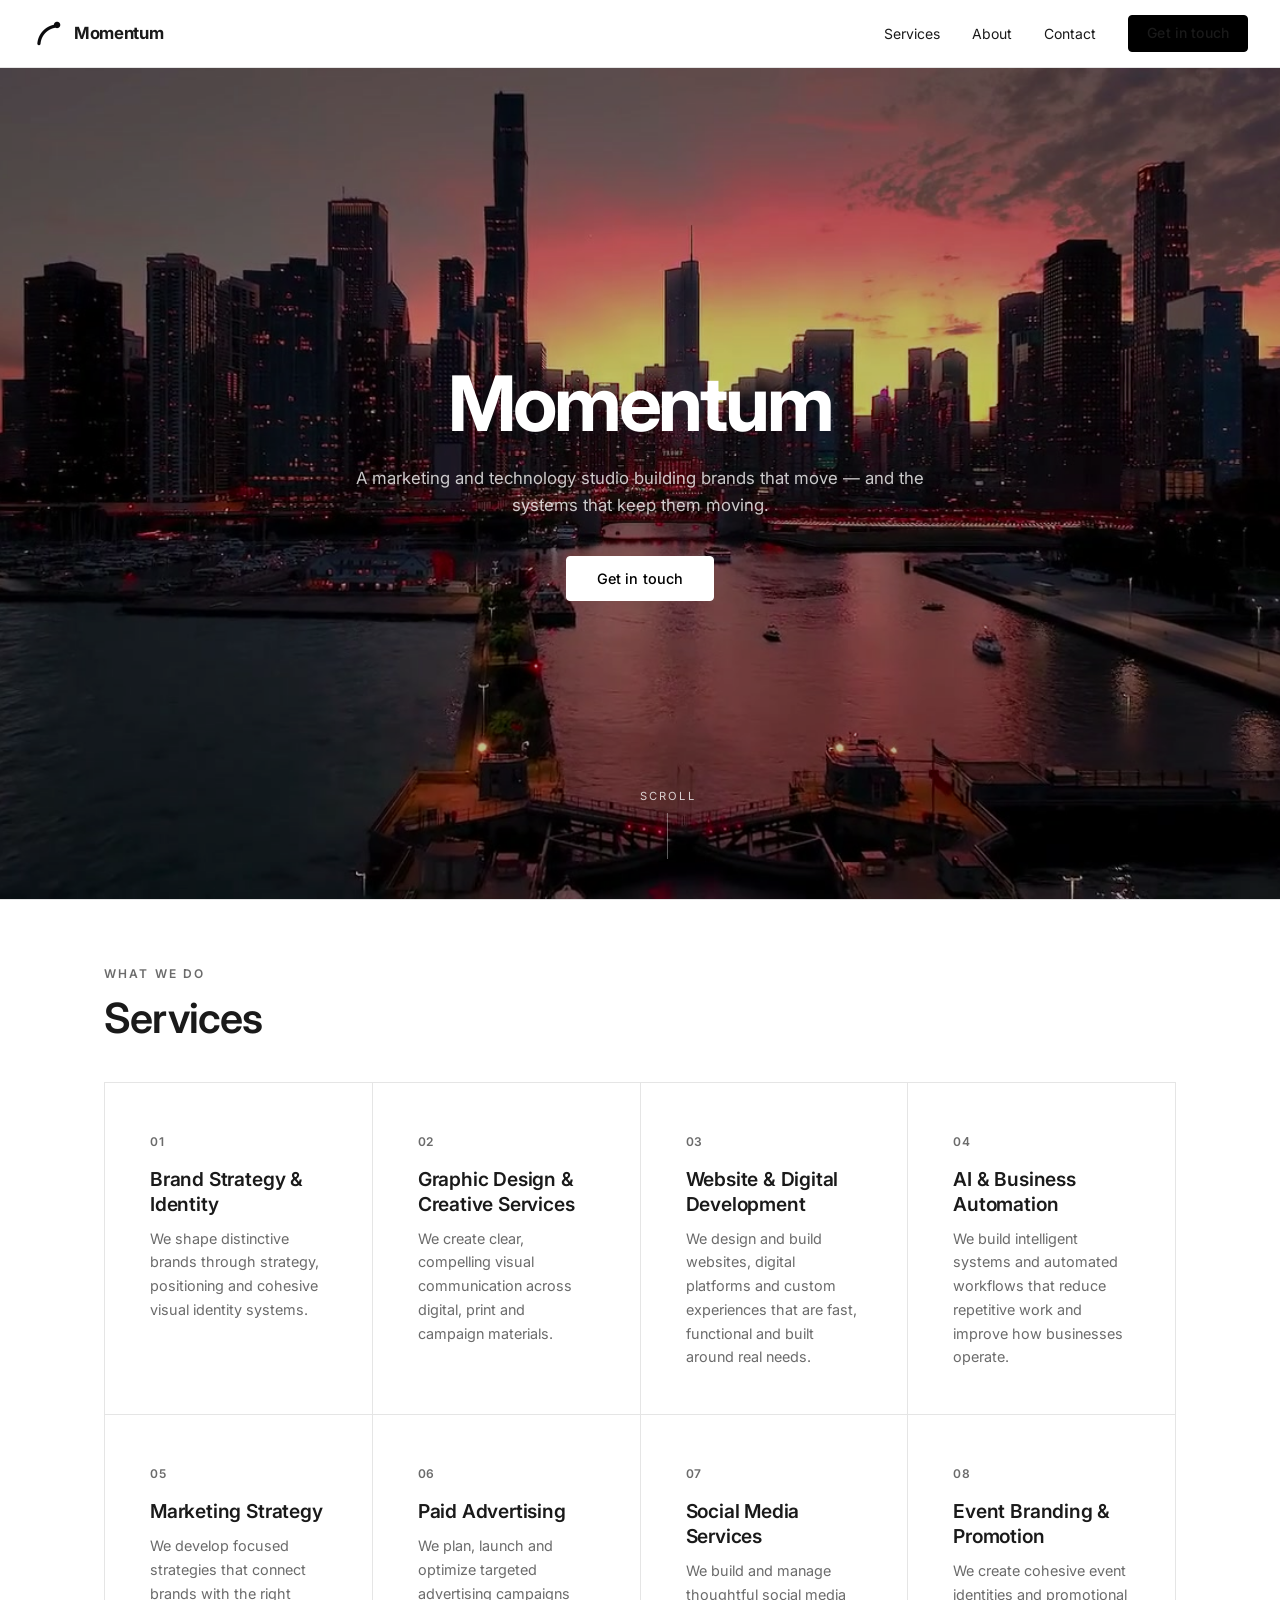
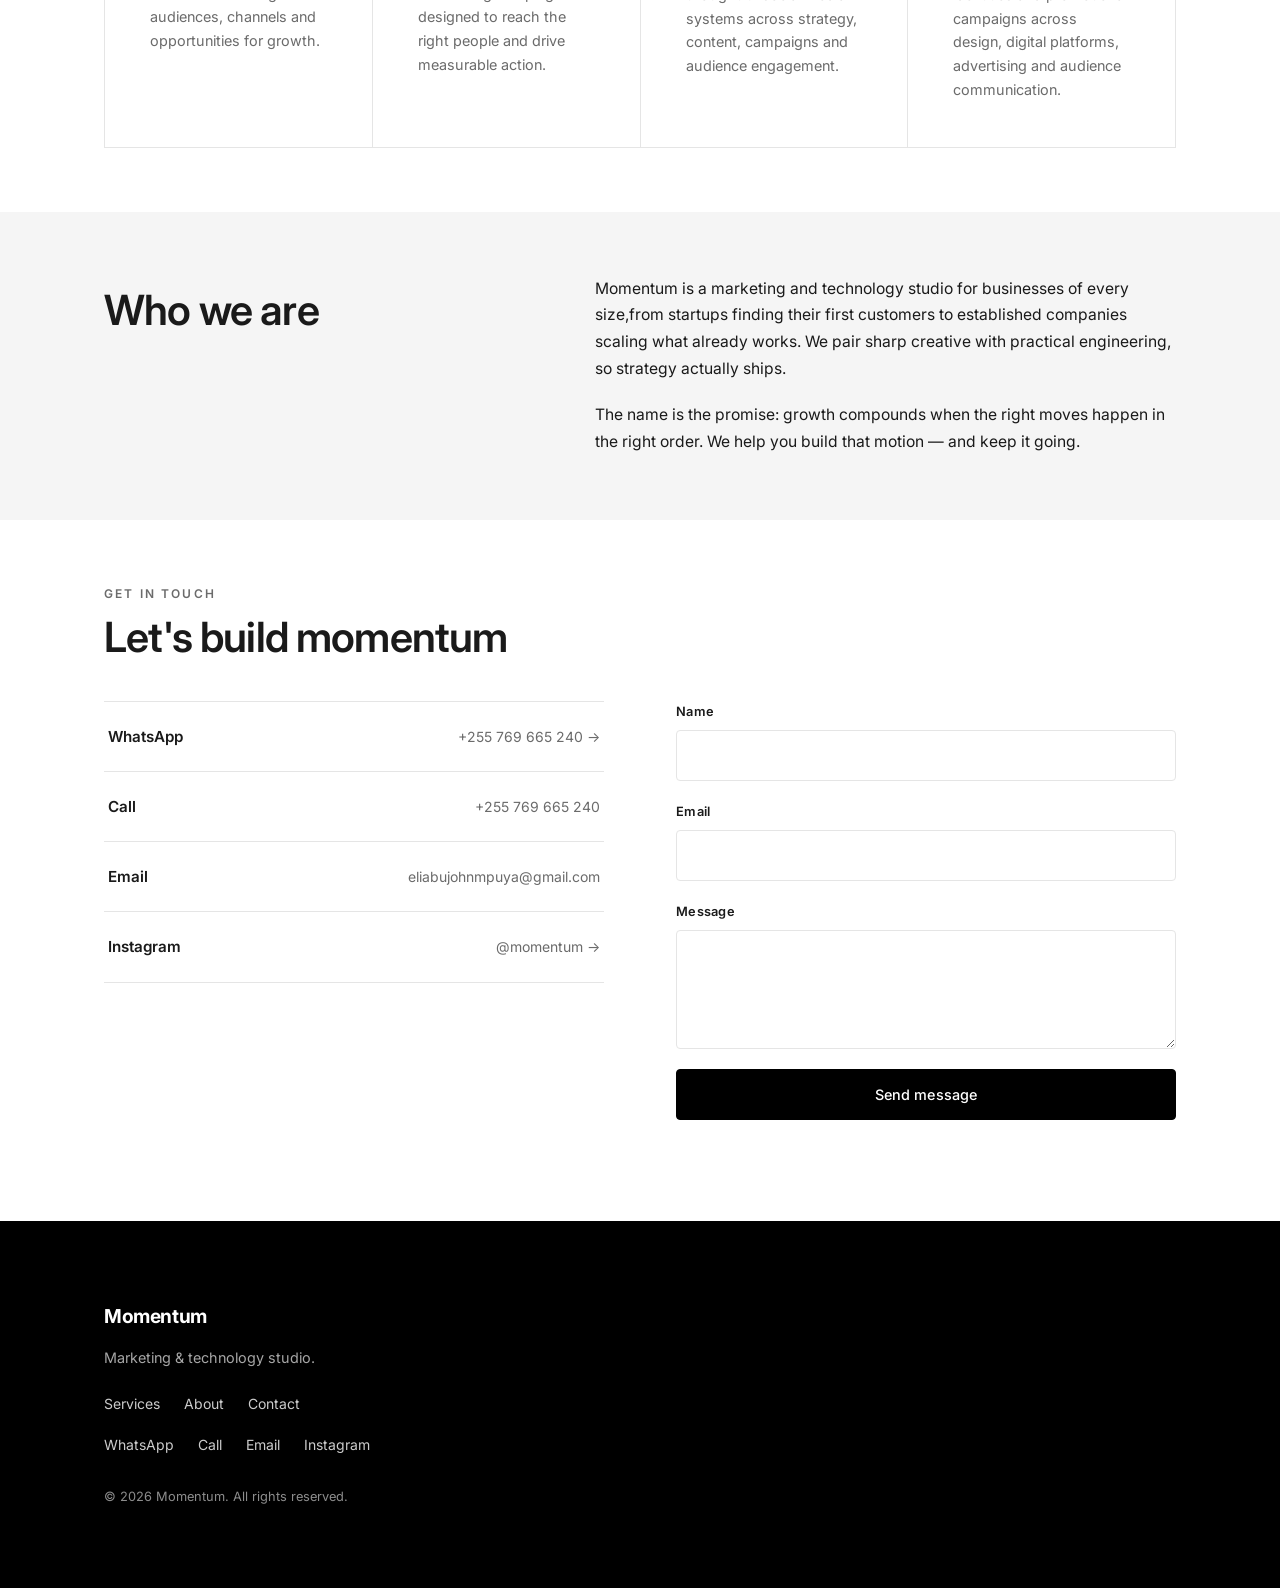
==== index.html @ 4ceaf63b "Add hero video fallback poster" ====
<!DOCTYPE html>
<html lang="en">
<head>
  <meta charset="UTF-8" />
  <meta name="viewport" content="width=device-width, initial-scale=1.0" />
  <title>Momentum — Marketing & Technology Studio</title>
  <meta
    name="description"
    content="Momentum is a marketing and technology studio. Brand identity, websites, paid advertising, AI automation, content, and custom AI solutions built from your data."
  />

  <!-- Modern sans-serif font. Swap the family here + the --font-sans variable to rebrand. -->
  <link rel="preconnect" href="https://fonts.googleapis.com" />
  <link rel="preconnect" href="https://fonts.gstatic.com" crossorigin />
  <link
    href="https://fonts.googleapis.com/css2?family=Inter:wght@400;500;600;700&display=swap"
    rel="stylesheet"
  />

  <link rel="stylesheet" href="css/styles.css" />
</head>
<body>
  <!-- ===================== HEADER / NAV ===================== -->
  <header class="site-header">
    <div class="container header-inner">
      <a href="#hero" class="brand" aria-label="Momentum home">
        <img src="photos/trajectory-mono-light.png" alt="Momentum logo" class="brand-logo" />
        <span class="brand-name">Momentum</span>
      </a>

      <nav class="nav" aria-label="Primary">
        <button
          class="nav-toggle"
          aria-expanded="false"
          aria-controls="nav-links"
          aria-label="Toggle menu"
        >
          <span></span><span></span><span></span>
        </button>
        <ul class="nav-links" id="nav-links">
          <li><a href="#services">Services</a></li>
          <li><a href="#about">About</a></li>
          <li><a href="#contact">Contact</a></li>
          <li><a href="#contact" class="btn btn-sm">Get in touch</a></li>
        </ul>
      </nav>
    </div>
  </header>

  <main>
    <!-- ===================== HERO ===================== -->
    <section class="hero" id="hero">
      <!-- Decorative background video, sits behind a dark overlay -->
      <video
        class="hero-video"
        autoplay
        muted
        loop
        playsinline
        preload="metadata"
        poster="/photos/city-poster.jpg"
        aria-hidden="true"
      >
        <source src="/videos/city.mp4" type="video/mp4" />
      </video>
      <div class="hero-overlay" aria-hidden="true"></div>

      <div class="container hero-inner">
        <h1 class="hero-wordmark hero-anim">Momentum</h1>
        <p class="hero-tagline hero-anim">
          A marketing and technology studio building brands that move —
          and the systems that keep them moving.
        </p>
        <a href="#contact" class="btn btn-lg hero-anim">Get in touch</a>
      </div>

      <!-- Scroll-down indicator -->
      <a href="#services" class="scroll-indicator" aria-label="Scroll to services">
        <span class="scroll-indicator-text">Scroll</span>
        <span class="scroll-indicator-line"><span class="scroll-indicator-dot"></span></span>
      </a>
    </section>

    <!-- ===================== SERVICES ===================== -->
    <section class="section" id="services">
      <div class="container">
        <header class="section-head reveal">
          <p class="eyebrow">What we do</p>
          <h2 class="section-title">Services</h2>
        </header>

        <div class="services-grid">
          <article class="service-card reveal">
            <span class="service-index">01</span>
            <h3>Brand Strategy &amp; Identity</h3>
            <p>We shape distinctive brands through strategy, positioning and cohesive visual identity systems.</p>
          </article>

          <article class="service-card reveal">
            <span class="service-index">02</span>
            <h3>Graphic Design &amp; Creative Services</h3>
            <p>We create clear, compelling visual communication across digital, print and campaign materials.</p>
          </article>

          <article class="service-card reveal">
            <span class="service-index">03</span>
            <h3>Website &amp; Digital Development</h3>
            <p>We design and build websites, digital platforms and custom experiences that are fast, functional and built around real needs.</p>
          </article>

          <article class="service-card reveal">
            <span class="service-index">04</span>
            <h3>AI &amp; Business Automation</h3>
            <p>We build intelligent systems and automated workflows that reduce repetitive work and improve how businesses operate.</p>
          </article>

          <article class="service-card reveal">
            <span class="service-index">05</span>
            <h3>Marketing Strategy</h3>
            <p>We develop focused strategies that connect brands with the right audiences, channels and opportunities for growth.</p>
          </article>

          <article class="service-card reveal">
            <span class="service-index">06</span>
            <h3>Paid Advertising</h3>
            <p>We plan, launch and optimize targeted advertising campaigns designed to reach the right people and drive measurable action.</p>
          </article>

          <article class="service-card reveal">
            <span class="service-index">07</span>
            <h3>Social Media Services</h3>
            <p>We build and manage thoughtful social media systems across strategy, content, campaigns and audience engagement.</p>
          </article>

          <article class="service-card reveal">
            <span class="service-index">08</span>
            <h3>Event Branding &amp; Promotion</h3>
            <p>We create cohesive event identities and promotional campaigns across design, digital platforms, advertising and audience communication.</p>
          </article>
        </div>
      </div>
    </section>

    <!-- ===================== ABOUT ===================== -->
    <section class="section section-alt" id="about">
      <div class="container about-inner reveal">
        <header class="section-head">
          <p class="eyebrow"></p>
          <h2 class="section-title">Who we are</h2>
        </header>
        <div class="about-body">
          <p>
            Momentum is a marketing and technology studio for businesses of every
            size,from startups finding their first customers to established
            companies scaling what already works. We pair sharp creative with
            practical engineering, so strategy actually ships.
          </p>
          <p>
            The name is the promise: growth compounds when the right moves happen
            in the right order. We help you build that motion — and keep it going.
          </p>
        </div>
      </div>
    </section>

    <!-- ===================== CONTACT ===================== -->
    <section class="section" id="contact">
      <div class="container">
        <header class="section-head reveal">
          <p class="eyebrow">Get in touch</p>
          <h2 class="section-title">Let's build momentum</h2>
        </header>

        <div class="contact-grid">
          <!-- Direct-contact CTAs -->
          <div class="contact-methods reveal">
            <a
              class="contact-link"
              href="https://wa.me/255769665240"
              target="_blank"
              rel="noopener"
            >
              <span class="contact-label">WhatsApp</span>
              <span class="contact-value">+255 769 665 240 &rarr;</span>
            </a>
            <a class="contact-link" href="tel:+255769665240">
              <span class="contact-label">Call</span>
              <span class="contact-value">+255 769 665 240</span>
            </a>
            <a class="contact-link" href="mailto:eliabujohnmpuya@gmail.com">
              <span class="contact-label">Email</span>
              <span class="contact-value">eliabujohnmpuya@gmail.com</span>
            </a>
            <!-- INSTAGRAM: replace "momentum" in the href and the @handle below
                 with your real Instagram username once you have it. -->
            <a
              class="contact-link"
              href="https://instagram.com/momentum"
              target="_blank"
              rel="noopener"
            >
              <span class="contact-label">Instagram</span>
              <span class="contact-value">@momentum &rarr;</span>
            </a>
          </div>

          <!-- Contact form — submitted to Formspree (free) via JS in js/main.js.
               ┌─────────────────────────────────────────────────────────────┐
               │ PASTE YOUR FORMSPREE ID HERE:                                │
               │ 1. Create a free form at https://formspree.io               │
               │ 2. It gives you an endpoint like https://formspree.io/f/abc123 │
               │ 3. Replace ONLY "YOUR_FORM_ID" in the action below with the  │
               │    part after /f/  (e.g. action=".../f/abc123")              │
               └─────────────────────────────────────────────────────────────┘ -->
          <form
            class="contact-form reveal"
            id="contact-form"
            action="https://formspree.io/f/YOUR_FORM_ID"
            method="POST"
            novalidate
          >
            <div class="field">
              <label for="name">Name</label>
              <input type="text" id="name" name="name" required autocomplete="name" />
            </div>
            <div class="field">
              <label for="email">Email</label>
              <input type="email" id="email" name="email" required autocomplete="email" />
            </div>
            <div class="field">
              <label for="message">Message</label>
              <textarea id="message" name="message" rows="4" required></textarea>
            </div>
            <button type="submit" class="btn btn-lg btn-block">Send message</button>
            <p class="form-status" id="form-status" role="status" aria-live="polite"></p>
          </form>
        </div>
      </div>
    </section>
  </main>

  <!-- ===================== FOOTER ===================== -->
  <footer class="site-footer">
    <div class="container footer-inner">
      <span class="footer-mark">Momentum</span>
      <p class="footer-tagline">Marketing &amp; technology studio.</p>
      <nav class="footer-links" aria-label="Footer">
        <a href="#services">Services</a>
        <a href="#about">About</a>
        <a href="#contact">Contact</a>
      </nav>
      <nav class="footer-contact" aria-label="Contact">
        <a href="https://wa.me/255769665240" target="_blank" rel="noopener">WhatsApp</a>
        <a href="tel:+255769665240">Call</a>
        <a href="mailto:eliabujohnmpuya@gmail.com">Email</a>
        <!-- INSTAGRAM: update this href with your real handle (see contact section). -->
        <a href="https://instagram.com/momentum" target="_blank" rel="noopener">Instagram</a>
      </nav>
      <p class="footer-copy">&copy; <span id="year"></span> Momentum. All rights reserved.</p>
    </div>
  </footer>

  <script src="js/main.js"></script>
</body>
</html>
---- css/styles.css ----
/* =========================================================
   MOMENTUM — landing page styles
   All branding (colours, fonts, spacing) lives in the
   :root variables below. Change them here to rebrand the
   whole site — nothing downstream hardcodes a colour.
   ========================================================= */

:root {
  /* --- Colour palette (strict black & white) --- */
  --color-bg: #ffffff;        /* page background          */
  --color-text: #1a1a1a;      /* body text                */
  --color-accent: #000000;    /* buttons / strong accents */
  --color-divider-1: #f5f5f5; /* lightest divider / fills */
  --color-divider-2: #e5e5e5; /* slightly stronger lines  */

  /* Derived helpers (kept in terms of the palette above) */
  --color-on-accent: #ffffff; /* text on black buttons    */
  --color-muted: #6b6b6b;     /* secondary text           */

  /* --- Typography --- */
  --font-sans: "Inter", -apple-system, BlinkMacSystemFont, "Segoe UI",
    Roboto, Helvetica, Arial, sans-serif;
  --type-label: 0.75rem;
  --type-small: 0.85rem;
  --type-body: 0.95rem;
  --type-card-title: 1.2rem;
  --type-section-title: clamp(1.8rem, calc(1.45rem + 1.5vw), 2.6rem);
  --type-hero: clamp(2.65rem, calc(1.9rem + 3.6vw), 5rem);

  /* --- Layout --- */
  --container-max: 1120px;
  --container-pad: 24px;
  --header-height: 68px;
  --radius: 4px;

  /* --- Motion --- */
  --ease: cubic-bezier(0.22, 1, 0.36, 1);
  --transition: 0.3s var(--ease);
}

/* ---------------- Base / reset ---------------- */
*,
*::before,
*::after {
  box-sizing: border-box;
  margin: 0;
  padding: 0;
}

html {
  scroll-behavior: smooth;
}

body {
  font-family: var(--font-sans);
  font-size: var(--type-body);
  color: var(--color-text);
  background: var(--color-bg);
  line-height: 1.65;
  -webkit-font-smoothing: antialiased;
  text-rendering: optimizeLegibility;
}

img {
  max-width: 100%;
  display: block;
}

a {
  color: inherit;
  text-decoration: none;
}

/* ---------------- Layout helpers ---------------- */
.container {
  width: 100%;
  max-width: var(--container-max);
  margin-inline: auto;
  padding-inline: var(--container-pad);
}

.section {
  padding-block: 64px;
}

.section-alt {
  background: var(--color-divider-1);
}

.section-head {
  margin-bottom: 40px;
  max-width: 640px;
}

.eyebrow {
  text-transform: uppercase;
  letter-spacing: 0.18em;
  font-size: var(--type-label);
  font-weight: 600;
  color: var(--color-muted);
  margin-bottom: 12px;
}

.section-title {
  font-size: var(--type-section-title);
  font-weight: 600;
  letter-spacing: -0.02em;
  line-height: 1.1;
}

/* ---------------- Buttons ---------------- */
.btn {
  display: inline-flex;
  align-items: center;
  justify-content: center;
  background: var(--color-accent);
  color: var(--color-on-accent);
  font-family: inherit;
  font-weight: 500;
  font-size: 0.875rem;
  line-height: 1.2;
  letter-spacing: 0.01em;
  padding: 14px 28px;
  border: 1px solid var(--color-accent);
  border-radius: var(--radius);
  cursor: pointer;
  transition: transform var(--transition), background var(--transition),
    color var(--transition);
}

.btn:hover {
  background: var(--color-bg);
  color: var(--color-accent);
  transform: translateY(-2px);
}

.btn-sm {
  padding: 9px 18px;
  font-size: var(--type-small);
}

.btn-lg {
  padding: 16px 36px;
  font-size: 0.9rem;
}

.btn-block {
  width: 100%;
}

/* ---------------- Header / nav ---------------- */
.site-header {
  position: sticky;
  top: 0;
  z-index: 50;
  height: var(--header-height);
  background: color-mix(in srgb, var(--color-bg) 88%, transparent);
  backdrop-filter: saturate(180%) blur(12px);
  border-bottom: 1px solid var(--color-divider-2);
}

.header-inner {
  display: flex;
  align-items: center;
  justify-content: space-between;
  width: 100%;
  max-width: none;
  margin-inline: 0;
  padding-inline: 32px;
  height: 100%;
}

.brand {
  display: inline-flex;
  align-items: center;
  gap: 10px;
}

.brand-logo {
  width: 32px;
  height: auto;
  display: block;
}

.brand-name {
  font-weight: 700;
  font-size: 1.05rem;
  letter-spacing: -0.02em;
}

.nav-links {
  list-style: none;
  display: flex;
  align-items: center;
  gap: 32px;
}

.nav-links a {
  font-size: 0.875rem;
  color: var(--color-text);
  transition: opacity var(--transition);
}

.nav-links a:not(.btn):hover {
  opacity: 0.6;
}

/* Hamburger (hidden on desktop) */
.nav-toggle {
  display: none;
  flex-direction: column;
  justify-content: center;
  gap: 5px;
  width: 40px;
  height: 40px;
  background: none;
  border: none;
  cursor: pointer;
}

.nav-toggle span {
  display: block;
  width: 22px;
  height: 2px;
  background: var(--color-text);
  transition: transform var(--transition), opacity var(--transition);
}

/* ---------------- Hero ---------------- */
.hero {
  position: relative;                /* anchor for the scroll indicator */
  display: flex;
  align-items: center;
  justify-content: center;
  min-height: calc(100vh - var(--header-height));
  min-height: calc(100svh - var(--header-height));
  min-height: calc(100dvh - var(--header-height));
  padding: 0;
  border-bottom: 1px solid var(--color-divider-2);
  overflow: hidden;                  /* clip the background video */
}

/* Background video layers: video (0) → dark overlay (1) → content (2) */
.hero-video {
  position: absolute;
  inset: 0;
  width: 100%;
  height: 100%;
  object-fit: cover;
  z-index: 0;
}

.hero-overlay {
  position: absolute;
  inset: 0;
  background: rgba(0, 0, 0, 0.25);
  z-index: 1;
}

/* Hero load animation — each element fades up, gently staggered.
   Runs once on page load (no JS needed). */
.hero-anim {
  opacity: 0;
  transform: translateY(28px);
  animation: hero-fade-up 0.9s var(--ease) forwards;
}

.hero-wordmark.hero-anim {
  animation-delay: 0.1s;
}
.hero-tagline.hero-anim {
  animation-delay: 0.3s;
}
.hero .btn.hero-anim {
  animation-delay: 0.5s;
}

@keyframes hero-fade-up {
  to {
    opacity: 1;
    transform: none;
  }
}

/* Scroll-down indicator at the bottom of the hero */
.scroll-indicator {
  position: absolute;
  z-index: 2;                        /* above the video + overlay */
  left: 50%;
  bottom: clamp(24px, 4vw, 40px);
  transform: translateX(-50%);
  display: flex;
  flex-direction: column;
  align-items: center;
  gap: 10px;
  color: rgba(255, 255, 255, 0.78); /* against the dark video overlay */
  opacity: 0;
  animation: hero-fade-up 0.9s var(--ease) 0.9s forwards;
  transition: color var(--transition);
}

.scroll-indicator:hover {
  color: #ffffff;
}

.scroll-indicator-text {
  font-size: 0.7rem;
  line-height: 1.2;
  letter-spacing: 0.2em;
  text-transform: uppercase;
}

/* A thin track with a dot that travels down and repeats */
.scroll-indicator-line {
  position: relative;
  width: 1px;
  height: 46px;
  background: rgba(255, 255, 255, 0.35);
  overflow: hidden;
}

.scroll-indicator-dot {
  position: absolute;
  top: 0;
  left: 0;
  width: 1px;
  height: 12px;
  background: #ffffff;
  animation: scroll-dot 1.8s var(--ease) infinite;
}

@keyframes scroll-dot {
  0% {
    transform: translateY(-14px);
    opacity: 0;
  }
  30% {
    opacity: 1;
  }
  100% {
    transform: translateY(46px);
    opacity: 0;
  }
}

.hero-inner {
  display: flex;
  flex-direction: column;
  align-items: center;
  max-width: 820px;
  position: relative;
  z-index: 2;                        /* above the video + overlay */
  text-align: center;
}

.hero-wordmark {
  font-size: var(--type-hero);
  font-weight: 700;
  letter-spacing: -0.04em;
  line-height: 0.98;
  color: #ffffff;                    /* against the dark video overlay */
}

.hero-tagline {
  font-size: clamp(0.95rem, calc(0.9rem + 0.2vw), 1.05rem);
  line-height: 1.65;
  color: rgba(255, 255, 255, 0.78);  /* against the dark video overlay */
  margin-block: clamp(18px, 2.5vw, 24px) clamp(28px, 4vw, 36px);
  margin-inline: auto;
  max-width: 600px;
}

/* Hero CTA inverted for the dark video: white button, black text.
   Slightly more compact than the global .btn-lg used elsewhere. */
.hero .btn {
  background: #ffffff;
  color: #000000;
  border-color: #ffffff;
  padding: 13px 30px;
  font-size: 0.9rem;
}

.hero .btn:hover {
  background: rgba(255, 255, 255, 0.85);
  color: #000000;
}

/* ---------------- Services ---------------- */
.services-grid {
  display: grid;
  grid-template-columns: repeat(4, 1fr); /* 8 services → two even rows */
  gap: 1px;                         /* hairline gaps read as dividers */
  background: var(--color-divider-2);
  border: 1px solid var(--color-divider-2);
}

.service-card {
  position: relative;                /* lift above neighbours on hover */
  background: var(--color-bg);
  padding: clamp(28px, 4vw, 44px);
  border: 1px solid transparent;     /* reserved so hover border adds no reflow */
  transition: transform var(--transition), box-shadow var(--transition),
    border-color var(--transition), background var(--transition);
}

.service-card:hover {
  z-index: 1;
  transform: translateY(-6px);       /* subtle lift */
  border-color: var(--color-text);   /* crisp monochrome outline */
  background: var(--color-bg);
  box-shadow: 0 16px 32px rgba(0, 0, 0, 0.08);
}

.service-index {
  font-size: var(--type-label);
  font-weight: 600;
  color: var(--color-muted);
  letter-spacing: 0.05em;
}

.service-card h3 {
  font-size: var(--type-card-title);
  font-weight: 600;
  letter-spacing: -0.01em;
  line-height: 1.3;
  margin-block: 14px 10px;
}

.service-card p {
  color: var(--color-muted);
  font-size: 0.9rem;
  line-height: 1.65;
}

/* ---------------- About ---------------- */
.about-inner {
  display: grid;
  grid-template-columns: 1fr 1.4fr;
  gap: clamp(32px, 6vw, 80px);
  align-items: start;
}

.about-inner .section-head {
  margin-bottom: 0;
}

.about-body p + p {
  margin-top: 20px;
}

.about-body p {
  max-width: 600px;
  font-size: 0.98rem;
  line-height: 1.7;
}

/* ---------------- Contact ---------------- */
.contact-grid {
  display: grid;
  grid-template-columns: 1fr 1fr;
  gap: clamp(32px, 6vw, 72px);
  align-items: start;
}

.contact-methods {
  display: flex;
  flex-direction: column;
  border-top: 1px solid var(--color-divider-2);
}

.contact-link {
  display: flex;
  align-items: baseline;
  justify-content: space-between;
  gap: 16px;
  padding: 22px 4px;
  border-bottom: 1px solid var(--color-divider-2);
  transition: padding-left var(--transition);
}

.contact-link:hover {
  padding-left: 16px;
}

.contact-label {
  font-weight: 600;
  font-size: var(--type-body);
}

.contact-value {
  color: var(--color-muted);
  font-size: 0.875rem;
}

/* Form */
.contact-form {
  display: flex;
  flex-direction: column;
  gap: 20px;
}

.field {
  display: flex;
  flex-direction: column;
  gap: 8px;
}

.field label {
  font-size: 0.8rem;
  font-weight: 600;
  letter-spacing: 0.02em;
}

.field input,
.field textarea {
  font-family: inherit;
  font-size: var(--type-body);
  line-height: 1.5;
  color: var(--color-text);
  background: var(--color-bg);
  border: 1px solid var(--color-divider-2);
  border-radius: var(--radius);
  padding: 13px 14px;
  transition: border-color var(--transition);
  resize: vertical;
}

.field input:focus,
.field textarea:focus {
  outline: none;
  border-color: var(--color-accent);
}

.form-status {
  font-size: var(--type-small);
  color: var(--color-muted);
  min-height: 1.2em;
}

/* ---------------- Footer ---------------- */
.site-footer {
  background: var(--color-accent);
  color: var(--color-on-accent);
  padding-block: clamp(48px, 8vw, 80px);
}

.footer-inner {
  display: flex;
  flex-direction: column;
  gap: 14px;
}

.footer-mark {
  font-weight: 700;
  font-size: var(--type-card-title);
  letter-spacing: -0.02em;
}

.footer-tagline {
  font-size: 0.9rem;
  color: color-mix(in srgb, var(--color-on-accent) 65%, transparent);
}

.footer-links {
  display: flex;
  gap: 24px;
  margin-top: 8px;
}

.footer-links a {
  font-size: 0.875rem;
  color: color-mix(in srgb, var(--color-on-accent) 80%, transparent);
  transition: color var(--transition);
}

.footer-links a:hover {
  color: var(--color-on-accent);
}

.footer-contact {
  display: flex;
  flex-wrap: wrap;
  gap: 24px;
  margin-top: 4px;
}

.footer-contact a {
  font-size: 0.875rem;
  color: color-mix(in srgb, var(--color-on-accent) 80%, transparent);
  transition: color var(--transition);
}

.footer-contact a:hover {
  color: var(--color-on-accent);
}

.footer-copy {
  margin-top: 16px;
  font-size: 0.8rem;
  color: color-mix(in srgb, var(--color-on-accent) 55%, transparent);
}

/* ---------------- Scroll reveal animation ---------------- */
.reveal {
  opacity: 0;
  transform: translateY(24px);
  transition: opacity 0.7s var(--ease), transform 0.7s var(--ease);
}

.reveal.is-visible {
  opacity: 1;
  transform: none;
}

/* =========================================================
   RESPONSIVE — mobile first is handled by the fluid clamps
   above; these breakpoints restack the grids for phones.
   ========================================================= */
@media (max-width: 900px) {
  .header-inner {
    padding-inline: 24px;
  }

  .section {
    padding-block: 52px;
  }

  .section-head {
    margin-bottom: 32px;
  }

  .services-grid {
    grid-template-columns: repeat(2, 1fr);
  }
  .about-inner,
  .contact-grid {
    grid-template-columns: 1fr;
  }
}

@media (max-width: 640px) {
  .header-inner {
    padding-inline: 20px;
  }

  .section {
    padding-block: 40px;
  }

  .section-head {
    margin-bottom: 28px;
  }

  .field input,
  .field textarea {
    font-size: 1rem;
  }

  .services-grid {
    grid-template-columns: 1fr;
  }

  /* Collapse nav into a toggle menu */
  .nav-toggle {
    display: flex;
  }

  .nav-links {
    position: absolute;
    top: var(--header-height);
    left: 0;
    right: 0;
    flex-direction: column;
    align-items: stretch;
    gap: 0;
    background: var(--color-bg);
    border-bottom: 1px solid var(--color-divider-2);
    padding: 8px 0;
    /* Hidden by default; .nav-open reveals it */
    display: none;
  }

  .nav.nav-open .nav-links {
    display: flex;
  }

  .nav-links li {
    padding-inline: var(--container-pad);
  }

  .nav-links li a {
    display: block;
    padding-block: 14px;
    border-bottom: 1px solid var(--color-divider-1);
  }

  .nav-links li:last-child a.btn {
    border: 1px solid var(--color-accent);
    text-align: center;
    margin-block: 8px;
  }
}

/* Respect users who prefer reduced motion */
@media (prefers-reduced-motion: reduce) {
  html {
    scroll-behavior: auto;
  }
  .reveal {
    opacity: 1;
    transform: none;
    transition: none;
  }
  .btn:hover,
  .service-card:hover {
    transform: none;
  }
  /* Disable hero load motion and the scroll indicator's looping dot */
  .hero-anim,
  .scroll-indicator {
    opacity: 1;
    transform: none;
    animation: none;
  }
  .scroll-indicator {
    transform: translateX(-50%);
  }
  .scroll-indicator-dot {
    animation: none;
  }
}
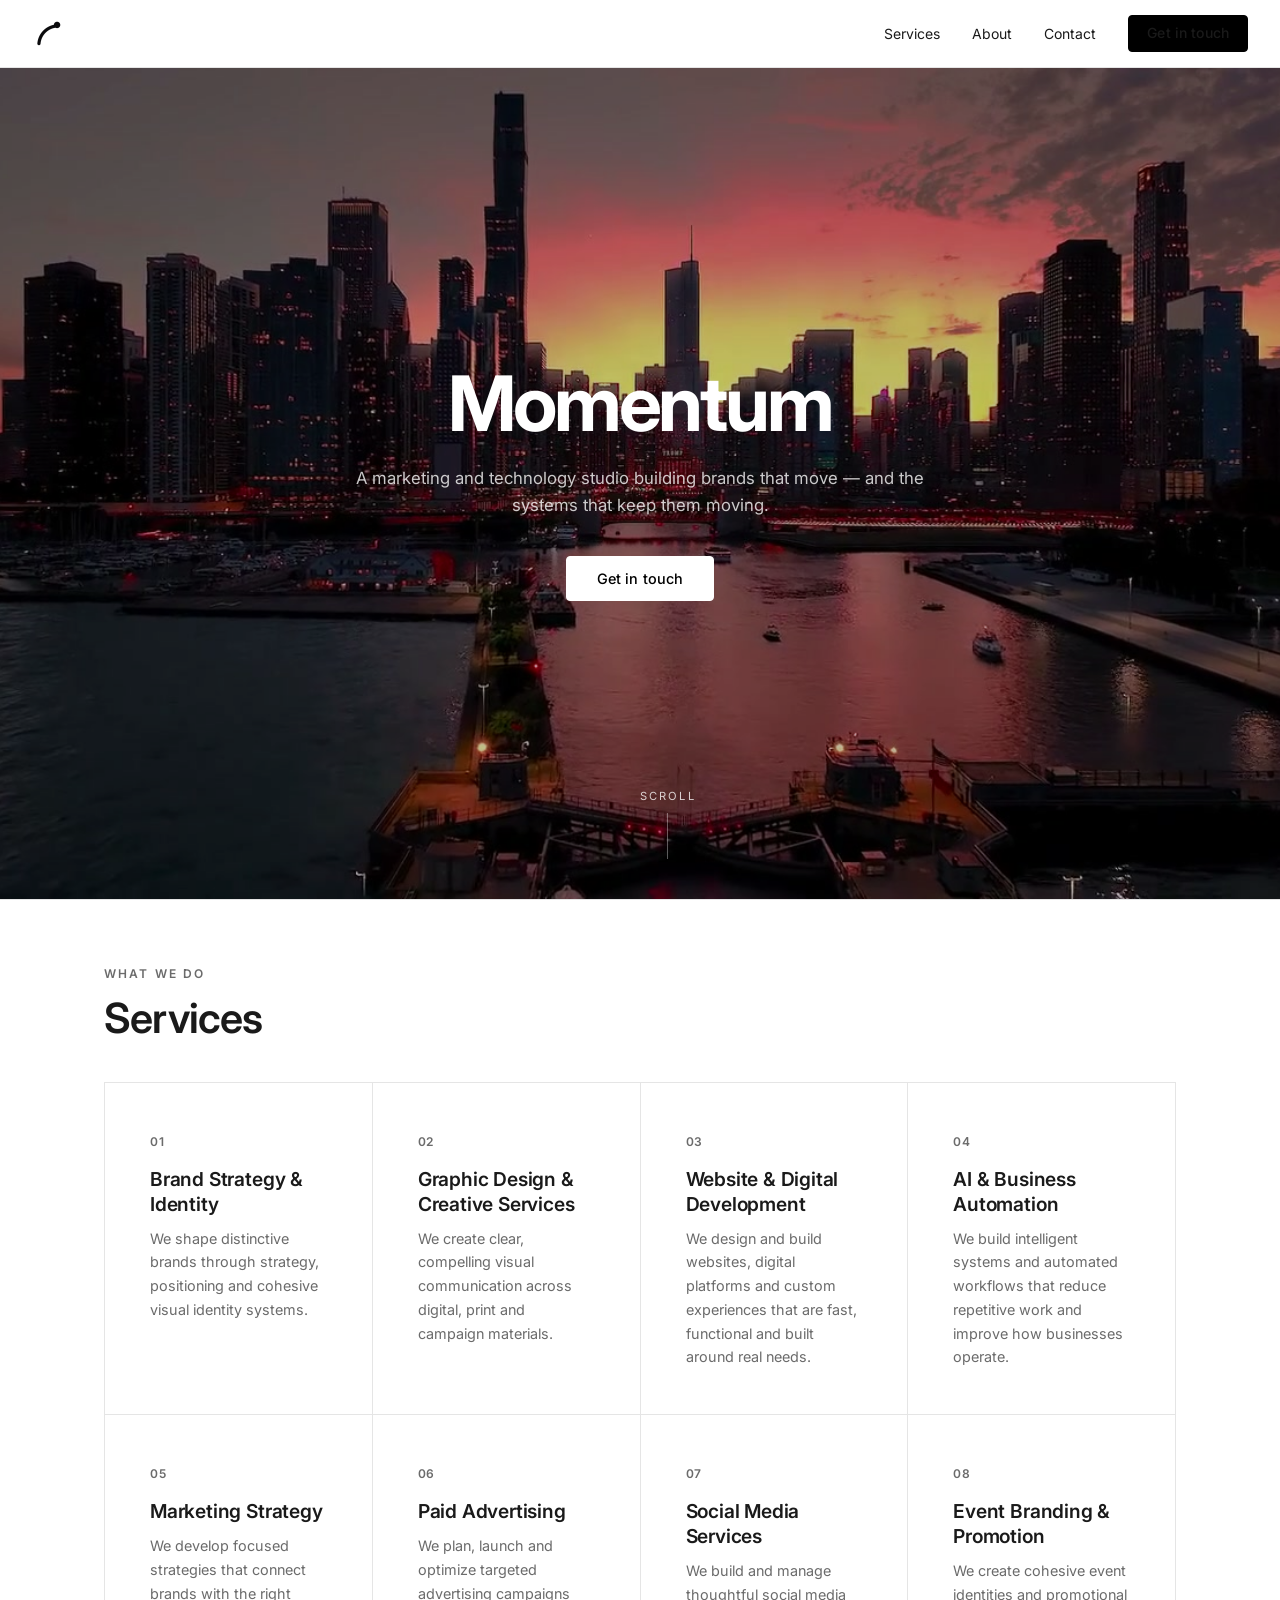
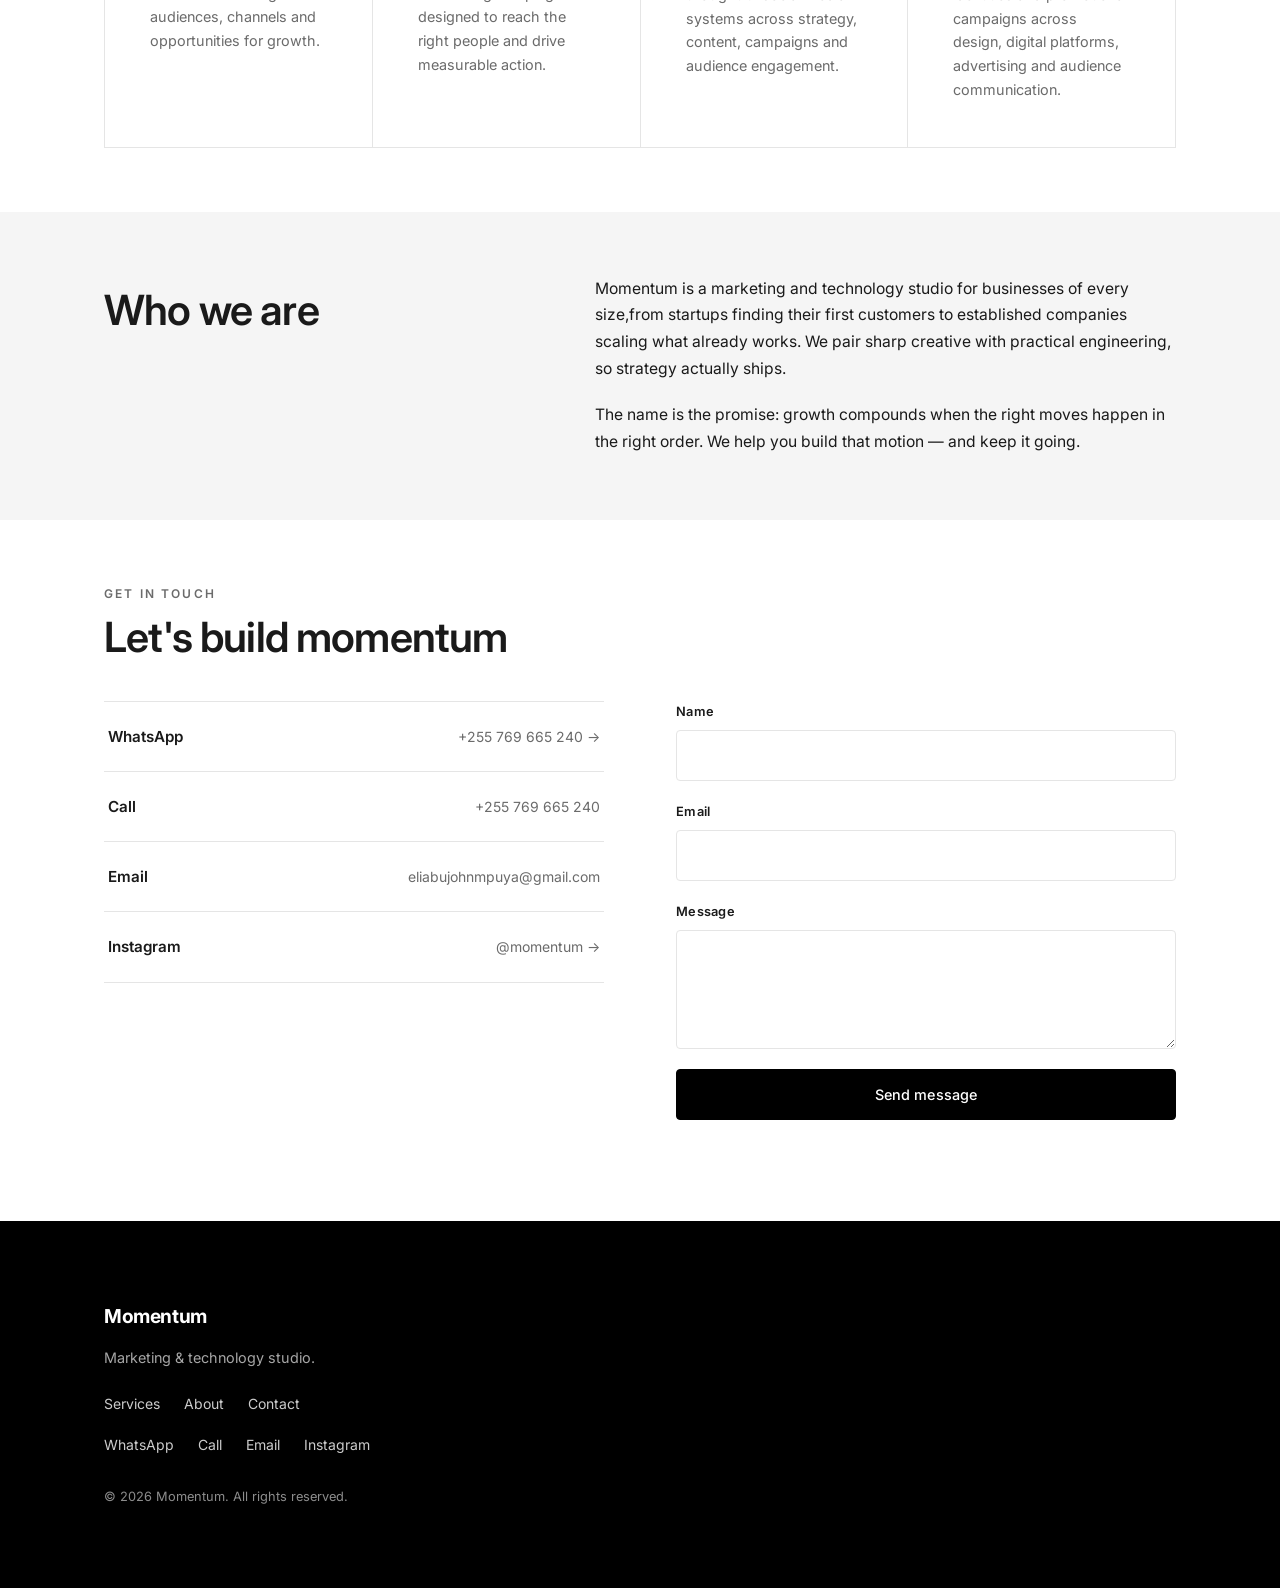
==== commit 2f8d37a4: "Fix hero video playback and add poster fallback" ====
--- a/index.html
+++ b/index.html
@@ -25,7 +25,7 @@
     <div class="container header-inner">
       <a href="#hero" class="brand" aria-label="Momentum home">
         <img src="photos/trajectory-mono-light.png" alt="Momentum logo" class="brand-logo" />
-        <span class="brand-name">Momentum</span>
+        <span class="brand-name"></span>
       </a>
 
       <nav class="nav" aria-label="Primary">
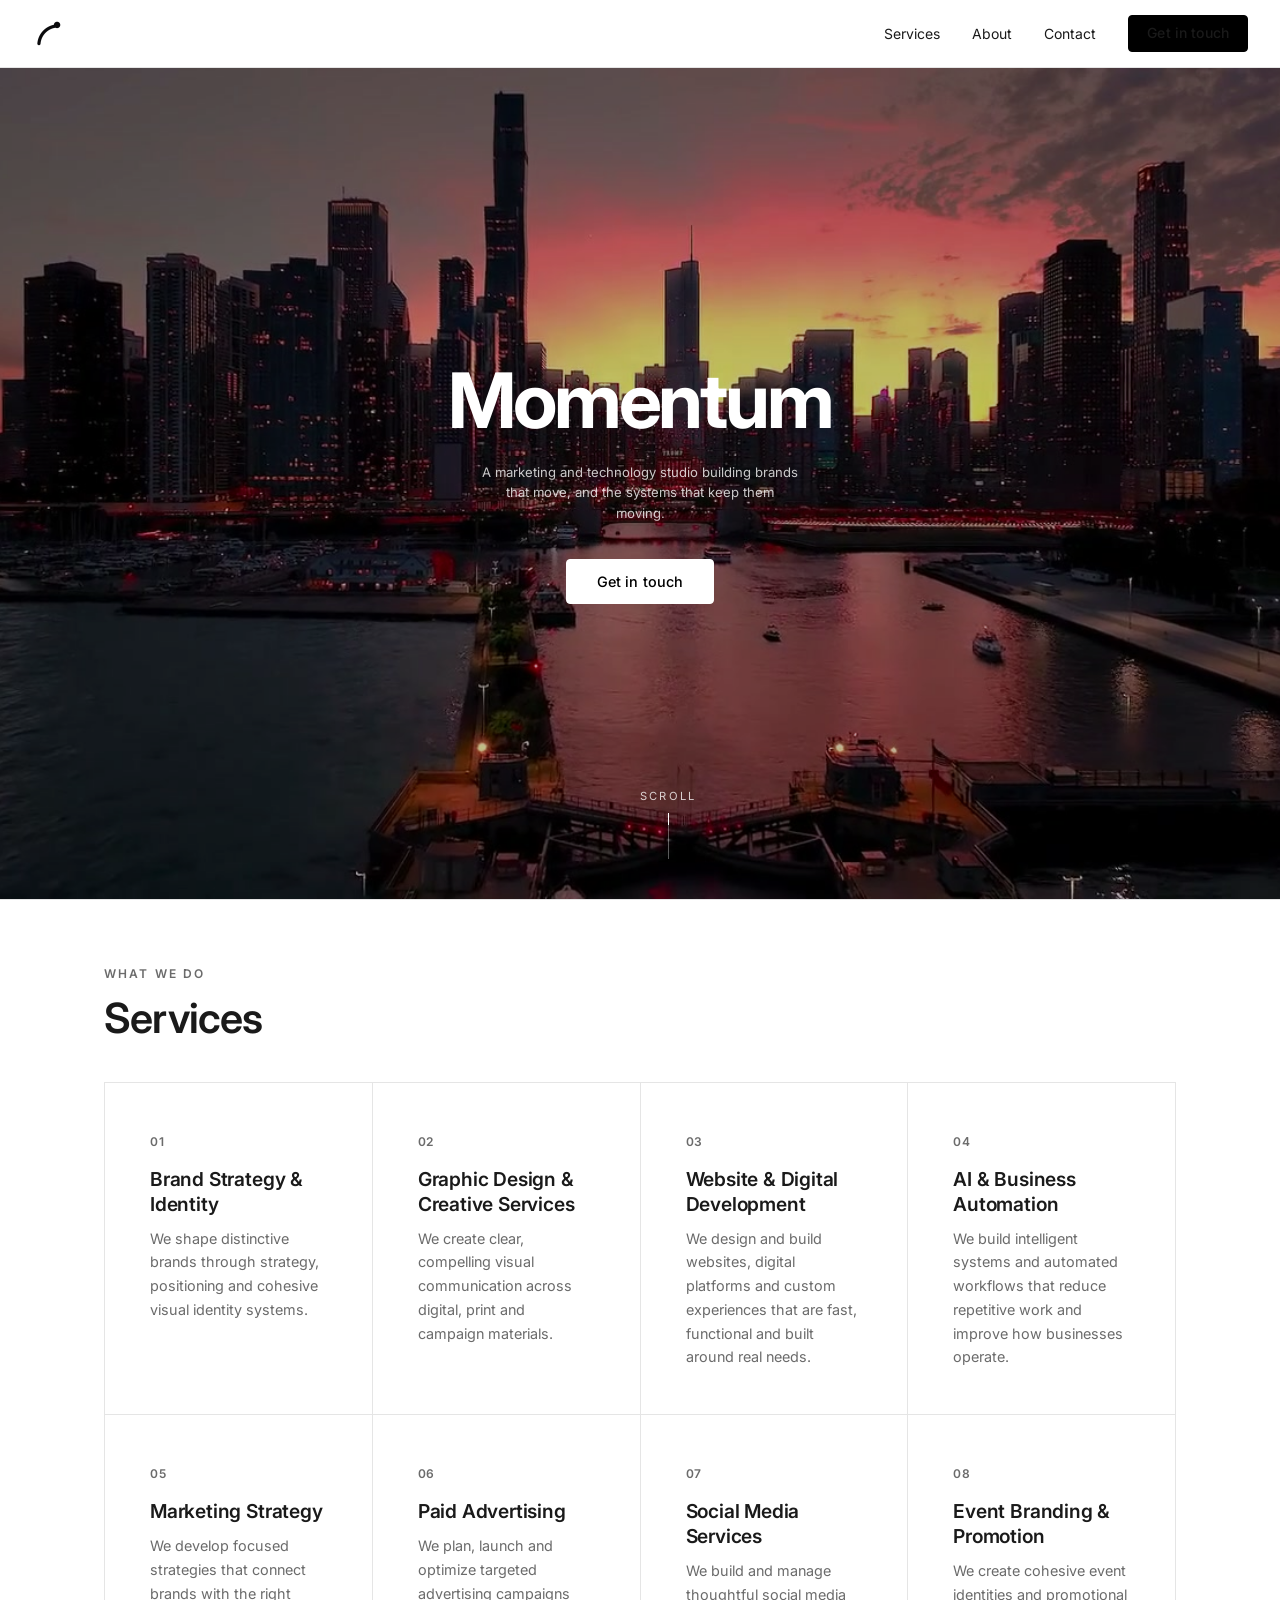
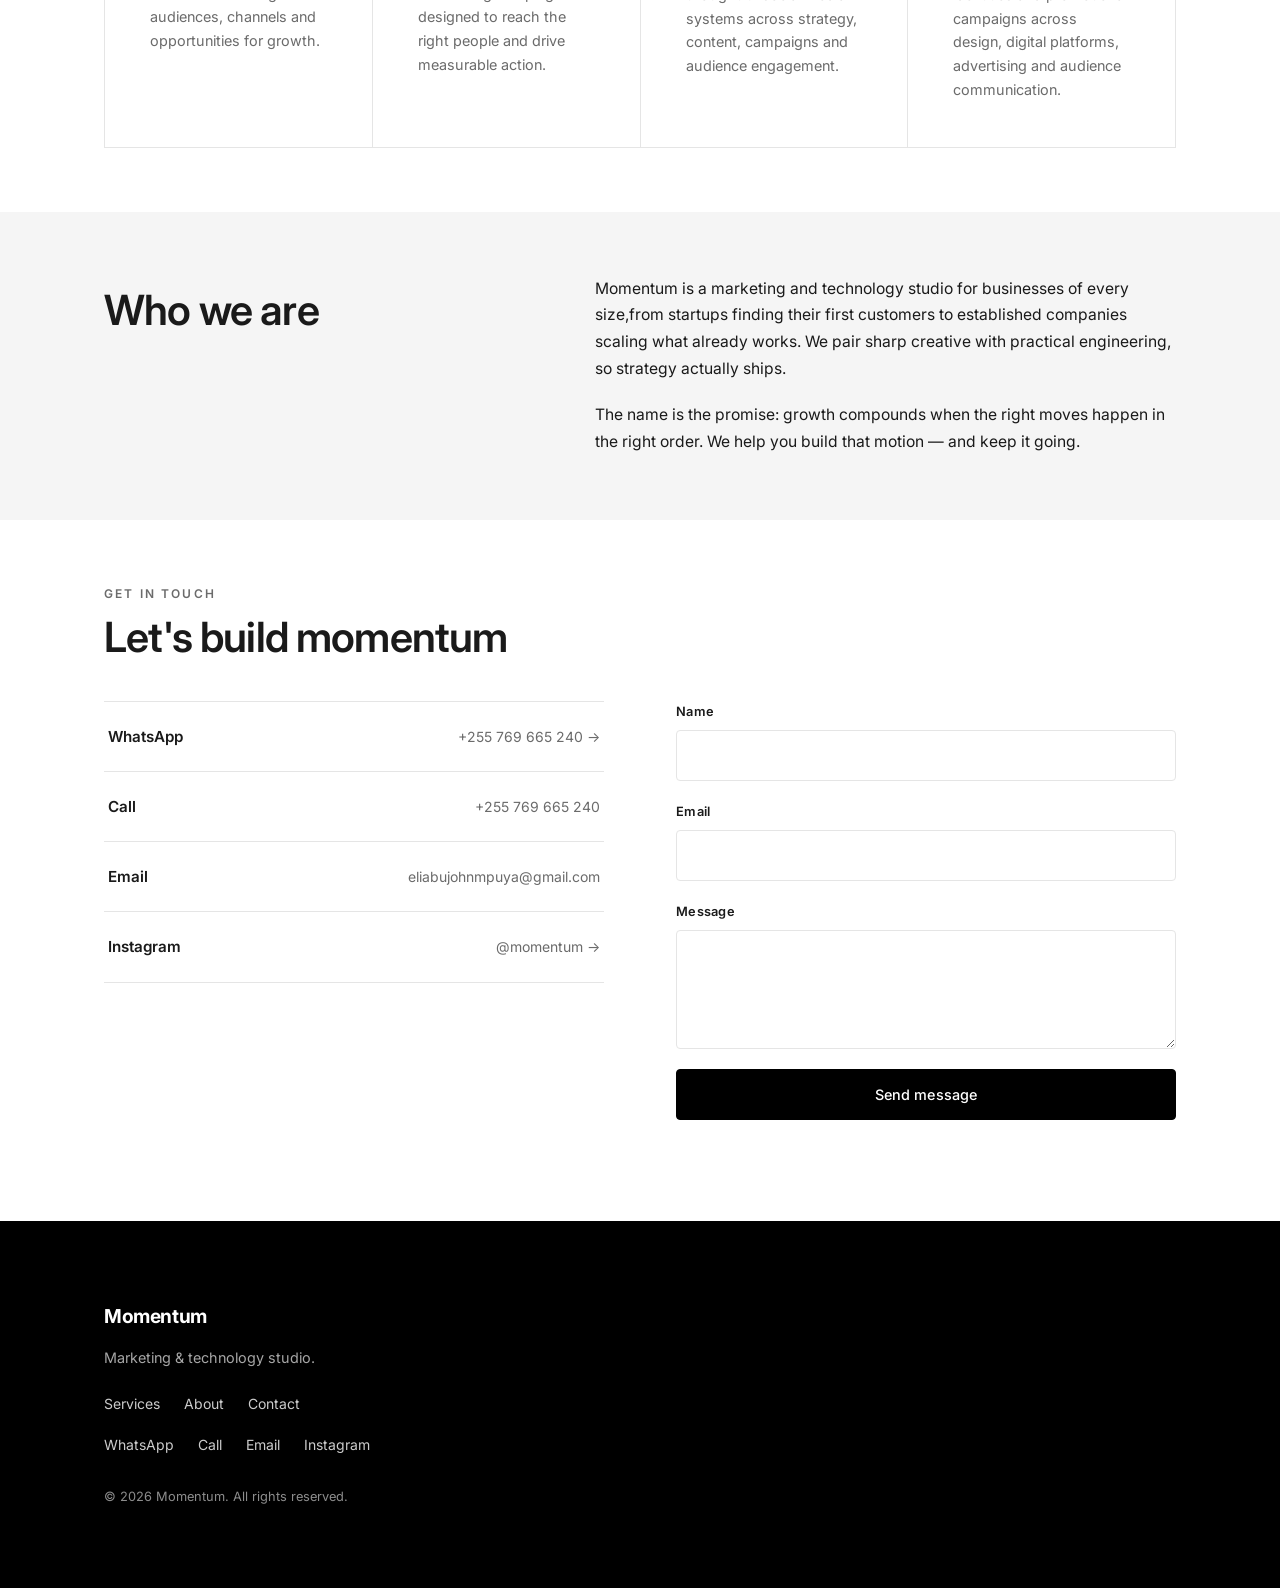
==== commit 7aad70ae: "index and read me changes" ====
--- a/index.html
+++ b/index.html
@@ -68,7 +68,7 @@
       <div class="container hero-inner">
         <h1 class="hero-wordmark hero-anim">Momentum</h1>
         <p class="hero-tagline hero-anim">
-          A marketing and technology studio building brands that move —
+          A marketing and technology studio building brands that move,
           and the systems that keep them moving.
         </p>
         <a href="#contact" class="btn btn-lg hero-anim">Get in touch</a>
--- a/css/styles.css
+++ b/css/styles.css
@@ -362,12 +362,14 @@
 }
 
 .hero-tagline {
-  font-size: clamp(0.95rem, calc(0.9rem + 0.2vw), 1.05rem);
-  line-height: 1.65;
+  width: 88%;
+  max-width: 320px;
+  font-size: clamp(0.72rem, calc(0.7rem + 0.18vw), 0.82rem);
+  line-height: 1.55;
+  text-align: center;
   color: rgba(255, 255, 255, 0.78);  /* against the dark video overlay */
   margin-block: clamp(18px, 2.5vw, 24px) clamp(28px, 4vw, 36px);
   margin-inline: auto;
-  max-width: 600px;
 }
 
 /* Hero CTA inverted for the dark video: white button, black text.
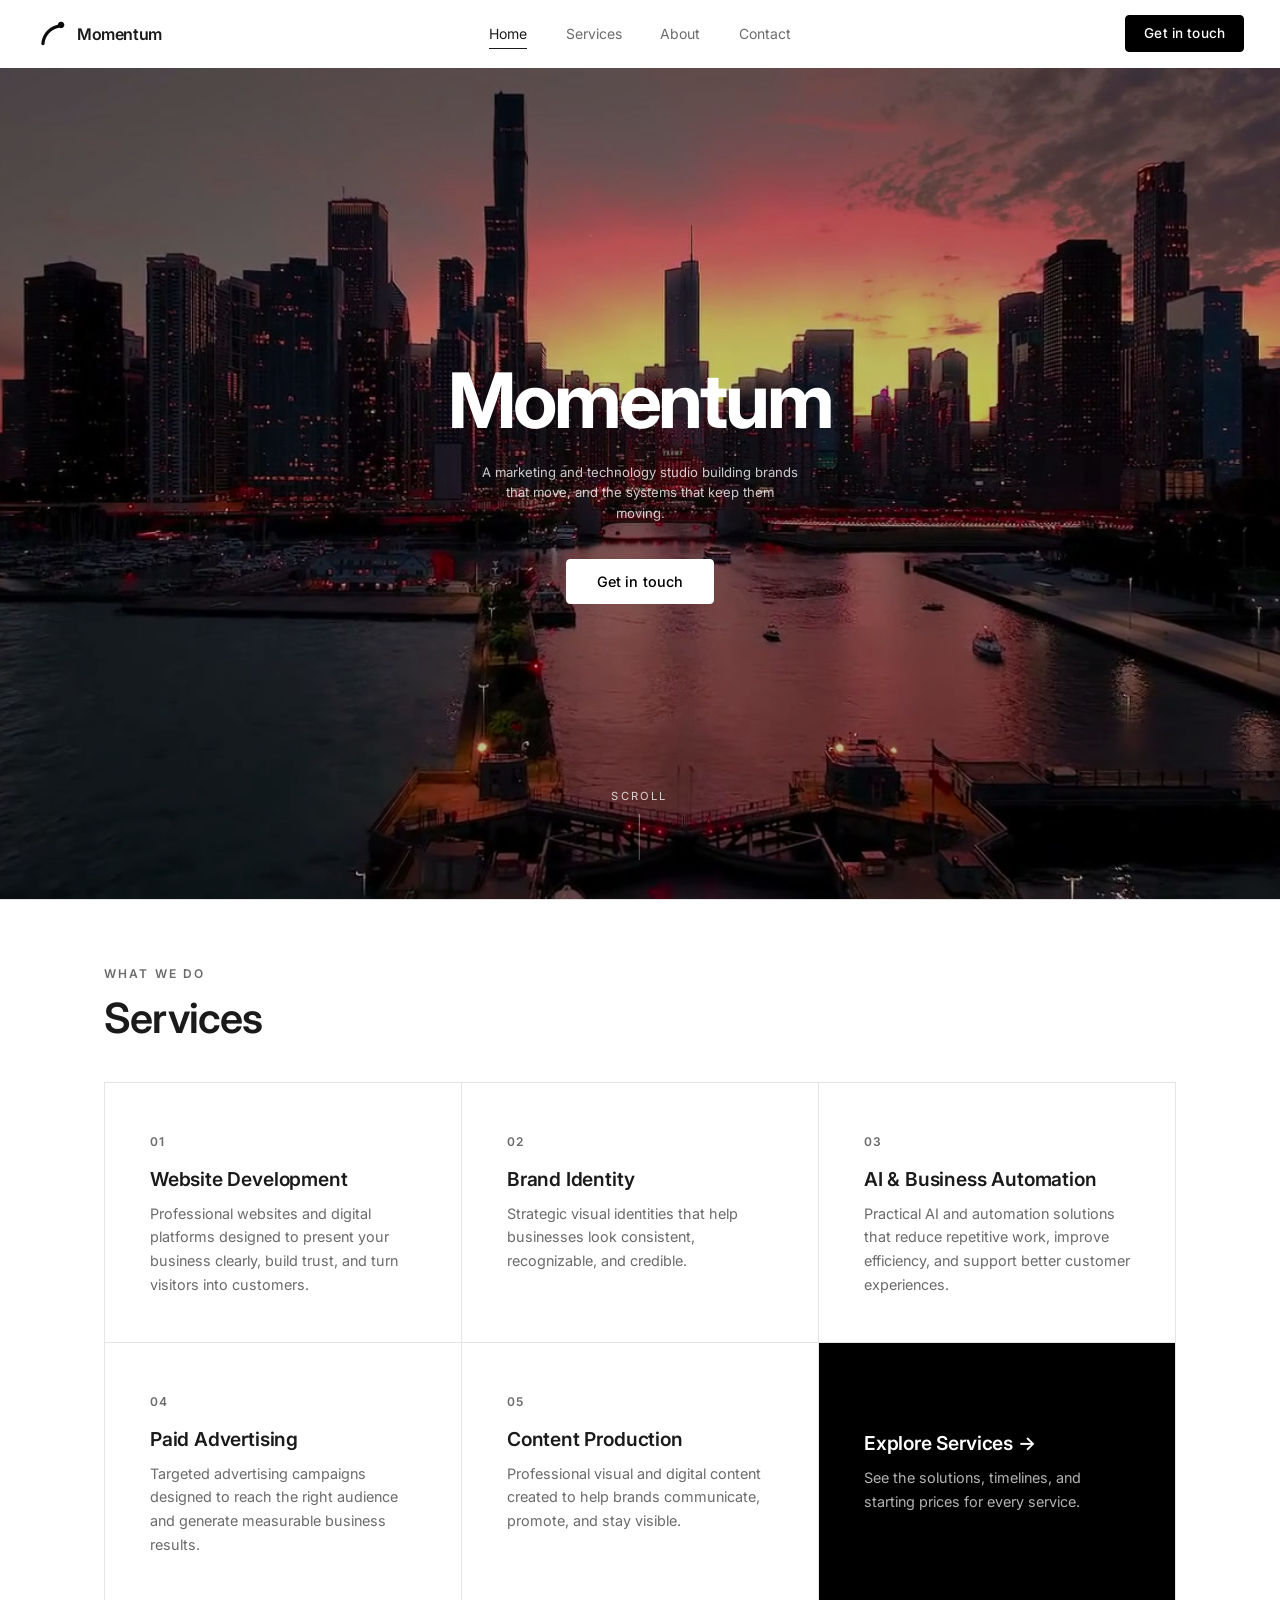
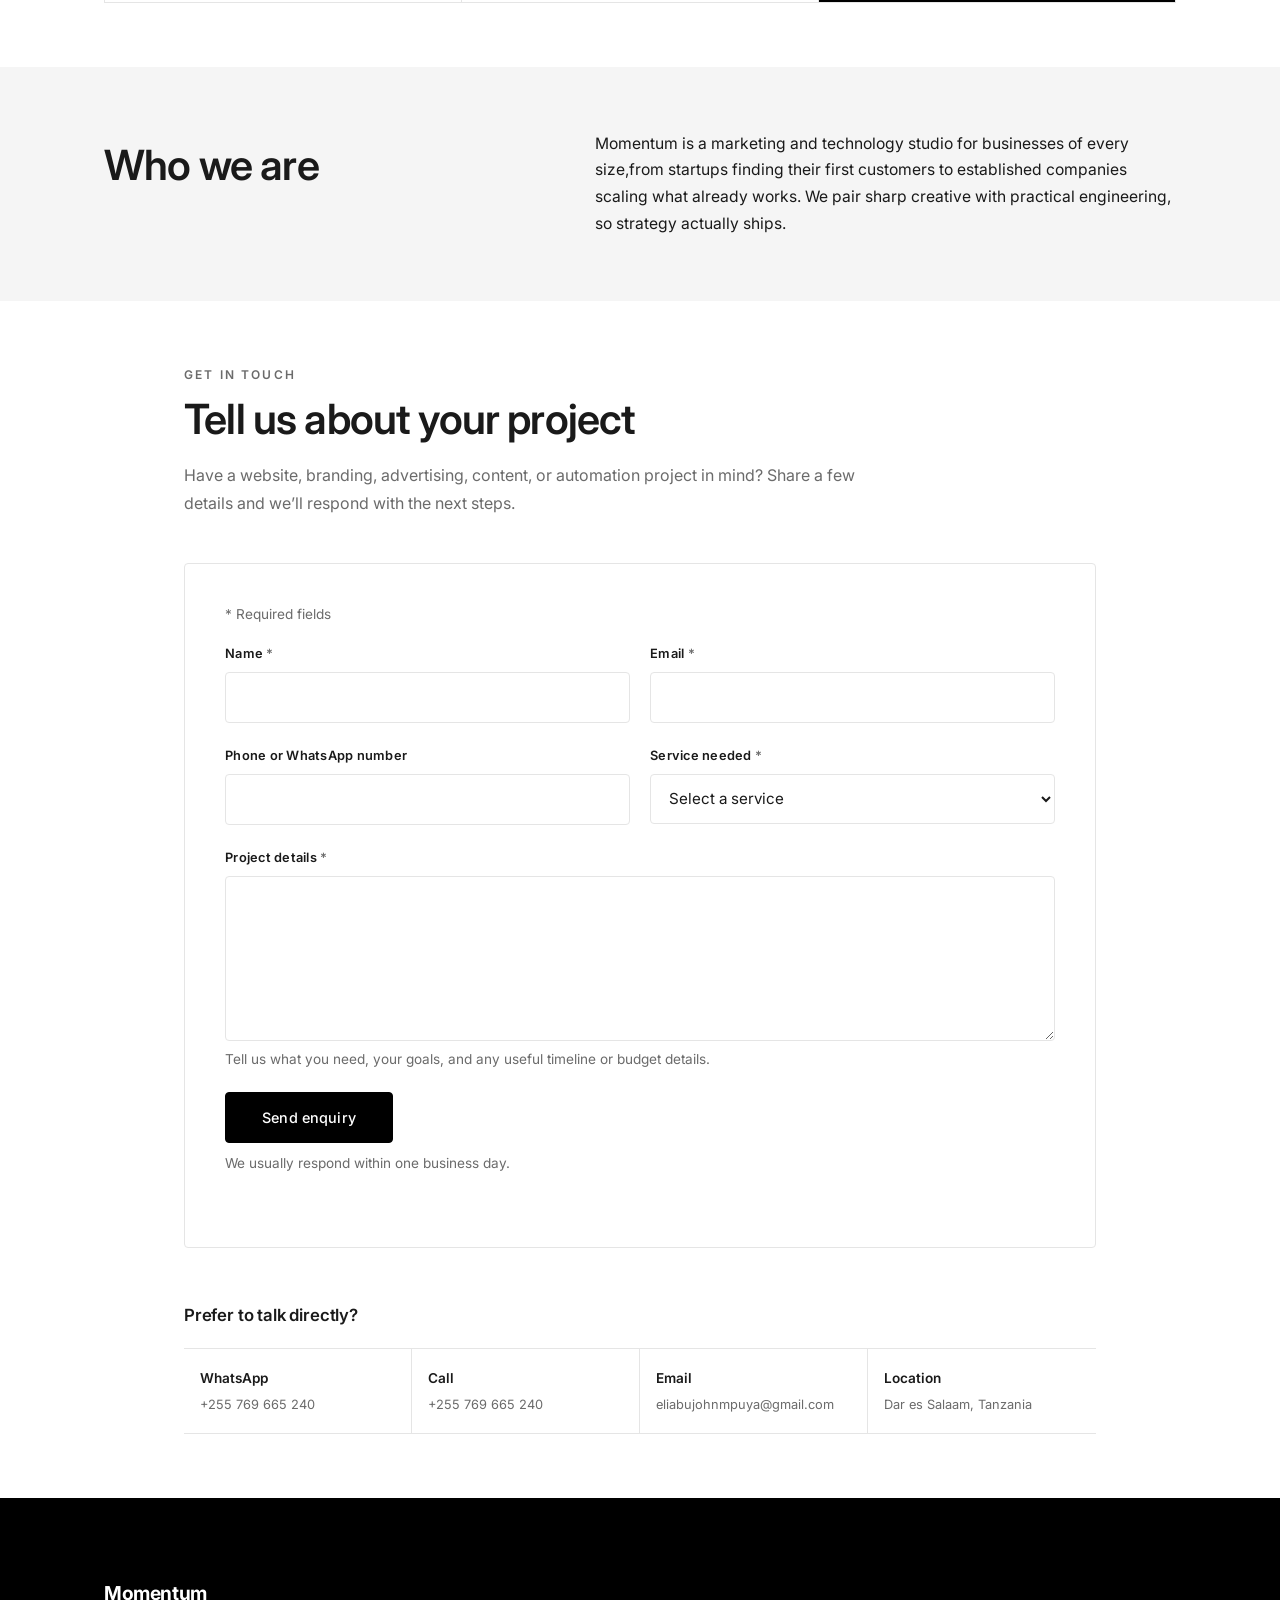
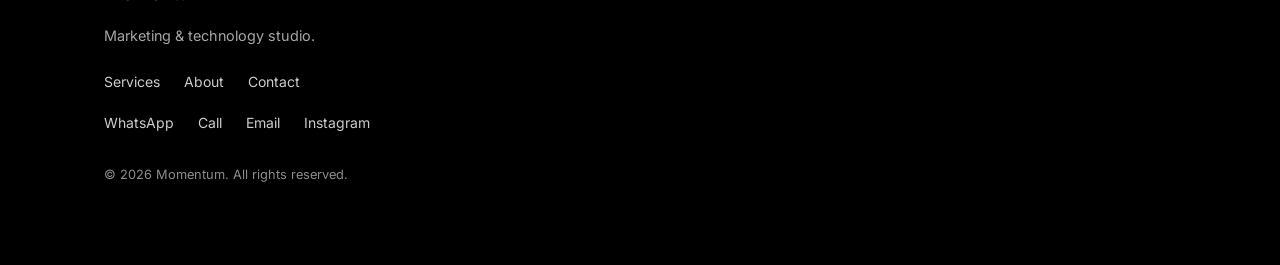
==== commit 64087e5d: "feat: refine services experience and unify site navigation" ====
--- a/index.html
+++ b/index.html
@@ -18,34 +18,11 @@
   />
 
   <link rel="stylesheet" href="css/styles.css" />
+  <script src="js/navigation.js" defer></script>
 </head>
 <body>
   <!-- ===================== HEADER / NAV ===================== -->
-  <header class="site-header">
-    <div class="container header-inner">
-      <a href="#hero" class="brand" aria-label="Momentum home">
-        <img src="photos/trajectory-mono-light.png" alt="Momentum logo" class="brand-logo" />
-        <span class="brand-name"></span>
-      </a>
-
-      <nav class="nav" aria-label="Primary">
-        <button
-          class="nav-toggle"
-          aria-expanded="false"
-          aria-controls="nav-links"
-          aria-label="Toggle menu"
-        >
-          <span></span><span></span><span></span>
-        </button>
-        <ul class="nav-links" id="nav-links">
-          <li><a href="#services">Services</a></li>
-          <li><a href="#about">About</a></li>
-          <li><a href="#contact">Contact</a></li>
-          <li><a href="#contact" class="btn btn-sm">Get in touch</a></li>
-        </ul>
-      </nav>
-    </div>
-  </header>
+  <momentum-navigation></momentum-navigation>
 
   <main>
     <!-- ===================== HERO ===================== -->
@@ -89,54 +66,43 @@
           <h2 class="section-title">Services</h2>
         </header>
 
+        <!-- Short overview of the five services — full solutions and
+             pricing live on services.html (Momentum Service Explorer). -->
         <div class="services-grid">
           <article class="service-card reveal">
             <span class="service-index">01</span>
-            <h3>Brand Strategy &amp; Identity</h3>
-            <p>We shape distinctive brands through strategy, positioning and cohesive visual identity systems.</p>
+            <h3>Website Development</h3>
+            <p>Professional websites and digital platforms designed to present your business clearly, build trust, and turn visitors into customers.</p>
           </article>
 
           <article class="service-card reveal">
             <span class="service-index">02</span>
-            <h3>Graphic Design &amp; Creative Services</h3>
-            <p>We create clear, compelling visual communication across digital, print and campaign materials.</p>
+            <h3>Brand Identity</h3>
+            <p>Strategic visual identities that help businesses look consistent, recognizable, and credible.</p>
           </article>
 
           <article class="service-card reveal">
             <span class="service-index">03</span>
-            <h3>Website &amp; Digital Development</h3>
-            <p>We design and build websites, digital platforms and custom experiences that are fast, functional and built around real needs.</p>
+            <h3>AI &amp; Business Automation</h3>
+            <p>Practical AI and automation solutions that reduce repetitive work, improve efficiency, and support better customer experiences.</p>
           </article>
 
           <article class="service-card reveal">
             <span class="service-index">04</span>
-            <h3>AI &amp; Business Automation</h3>
-            <p>We build intelligent systems and automated workflows that reduce repetitive work and improve how businesses operate.</p>
+            <h3>Paid Advertising</h3>
+            <p>Targeted advertising campaigns designed to reach the right audience and generate measurable business results.</p>
           </article>
 
           <article class="service-card reveal">
             <span class="service-index">05</span>
-            <h3>Marketing Strategy</h3>
-            <p>We develop focused strategies that connect brands with the right audiences, channels and opportunities for growth.</p>
-          </article>
-
-          <article class="service-card reveal">
-            <span class="service-index">06</span>
-            <h3>Paid Advertising</h3>
-            <p>We plan, launch and optimize targeted advertising campaigns designed to reach the right people and drive measurable action.</p>
-          </article>
-
-          <article class="service-card reveal">
-            <span class="service-index">07</span>
-            <h3>Social Media Services</h3>
-            <p>We build and manage thoughtful social media systems across strategy, content, campaigns and audience engagement.</p>
-          </article>
-
-          <article class="service-card reveal">
-            <span class="service-index">08</span>
-            <h3>Event Branding &amp; Promotion</h3>
-            <p>We create cohesive event identities and promotional campaigns across design, digital platforms, advertising and audience communication.</p>
-          </article>
+            <h3>Content Production</h3>
+            <p>Professional visual and digital content created to help brands communicate, promote, and stay visible.</p>
+          </article>
+
+          <a class="service-card service-card-cta reveal" href="services.html">
+            <h3>Explore Services <span class="service-card-cta-arrow" aria-hidden="true">&rarr;</span></h3>
+            <p>See the solutions, timelines, and starting prices for every service.</p>
+          </a>
         </div>
       </div>
     </section>
@@ -155,25 +121,106 @@
             companies scaling what already works. We pair sharp creative with
             practical engineering, so strategy actually ships.
           </p>
-          <p>
-            The name is the promise: growth compounds when the right moves happen
-            in the right order. We help you build that motion — and keep it going.
-          </p>
         </div>
       </div>
     </section>
 
     <!-- ===================== CONTACT ===================== -->
     <section class="section" id="contact">
-      <div class="container">
-        <header class="section-head reveal">
+      <div class="container contact-container">
+        <header class="section-head contact-intro reveal">
           <p class="eyebrow">Get in touch</p>
-          <h2 class="section-title">Let's build momentum</h2>
+          <h2 class="section-title">Tell us about your project</h2>
+          <p class="contact-intro-copy">
+            Have a website, branding, advertising, content, or automation project
+            in mind? Share a few details and we&rsquo;ll respond with the next steps.
+          </p>
         </header>
 
-        <div class="contact-grid">
-          <!-- Direct-contact CTAs -->
-          <div class="contact-methods reveal">
+        <!-- Contact form — submitted to Formspree (free) via JS in js/main.js.
+               ┌─────────────────────────────────────────────────────────────┐
+               │ PASTE YOUR FORMSPREE ID HERE:                                │
+               │ 1. Create a free form at https://formspree.io               │
+               │ 2. It gives you an endpoint like https://formspree.io/f/abc123 │
+               │ 3. Replace ONLY "YOUR_FORM_ID" in the action below with the  │
+               │    part after /f/  (e.g. action=".../f/abc123")              │
+               └─────────────────────────────────────────────────────────────┘ -->
+        <form
+          class="contact-form reveal"
+          id="contact-form"
+          action="https://formspree.io/f/YOUR_FORM_ID"
+          method="POST"
+          novalidate
+        >
+            <div class="enquiry-context" id="enquiry-context" hidden>
+              <span>Selected enquiry</span>
+              <strong id="enquiry-context-value"></strong>
+            </div>
+
+            <input type="hidden" id="selected-solution" name="selected_solution" />
+            <input type="hidden" id="selected-package" name="selected_package" />
+            <p class="required-note"><span aria-hidden="true">*</span> Required fields</p>
+
+            <div class="form-row">
+              <div class="field">
+                <label for="name">Name <span aria-hidden="true">*</span></label>
+                <input type="text" id="name" name="name" required autocomplete="name" />
+              </div>
+              <div class="field">
+                <label for="email">Email <span aria-hidden="true">*</span></label>
+                <input type="email" id="email" name="email" required autocomplete="email" />
+              </div>
+            </div>
+
+            <div class="form-row">
+              <div class="field">
+                <label for="phone">Phone or WhatsApp number</label>
+                <input
+                  type="tel"
+                  id="phone"
+                  name="phone"
+                  autocomplete="tel"
+                  inputmode="tel"
+                />
+              </div>
+              <div class="field">
+                <label for="service">Service needed <span aria-hidden="true">*</span></label>
+                <select id="service" name="service" required>
+                  <option value="">Select a service</option>
+                  <option value="Website Development">Website Development</option>
+                  <option value="Brand Identity">Brand Identity</option>
+                  <option value="Content Production">Content Production</option>
+                  <option value="Paid Advertising">Paid Advertising</option>
+                  <option value="AI &amp; Business Automation">AI &amp; Business Automation</option>
+                  <option value="Not sure yet">Not sure yet</option>
+                </select>
+              </div>
+            </div>
+
+            <div class="field">
+              <label for="message">Project details <span aria-hidden="true">*</span></label>
+              <textarea
+                id="message"
+                name="message"
+                rows="6"
+                required
+                aria-describedby="message-hint"
+              ></textarea>
+              <p class="field-hint" id="message-hint">
+                Tell us what you need, your goals, and any useful timeline or budget details.
+              </p>
+            </div>
+
+            <div class="form-submit">
+              <button type="submit" class="btn btn-lg">Send enquiry</button>
+              <p class="response-note">We usually respond within one business day.</p>
+            </div>
+            <p class="form-status" id="form-status" role="status" aria-live="polite"></p>
+        </form>
+
+        <section class="direct-contact reveal" aria-labelledby="direct-contact-title">
+          <h3 id="direct-contact-title">Prefer to talk directly?</h3>
+          <div class="contact-methods">
             <a
               class="contact-link"
               href="https://wa.me/255769665240"
@@ -181,7 +228,7 @@
               rel="noopener"
             >
               <span class="contact-label">WhatsApp</span>
-              <span class="contact-value">+255 769 665 240 &rarr;</span>
+              <span class="contact-value">+255 769 665 240</span>
             </a>
             <a class="contact-link" href="tel:+255769665240">
               <span class="contact-label">Call</span>
@@ -191,50 +238,12 @@
               <span class="contact-label">Email</span>
               <span class="contact-value">eliabujohnmpuya@gmail.com</span>
             </a>
-            <!-- INSTAGRAM: replace "momentum" in the href and the @handle below
-                 with your real Instagram username once you have it. -->
-            <a
-              class="contact-link"
-              href="https://instagram.com/momentum"
-              target="_blank"
-              rel="noopener"
-            >
-              <span class="contact-label">Instagram</span>
-              <span class="contact-value">@momentum &rarr;</span>
-            </a>
+            <div class="contact-link contact-location">
+              <span class="contact-label">Location</span>
+              <span class="contact-value">Dar es Salaam, Tanzania</span>
+            </div>
           </div>
-
-          <!-- Contact form — submitted to Formspree (free) via JS in js/main.js.
-               ┌─────────────────────────────────────────────────────────────┐
-               │ PASTE YOUR FORMSPREE ID HERE:                                │
-               │ 1. Create a free form at https://formspree.io               │
-               │ 2. It gives you an endpoint like https://formspree.io/f/abc123 │
-               │ 3. Replace ONLY "YOUR_FORM_ID" in the action below with the  │
-               │    part after /f/  (e.g. action=".../f/abc123")              │
-               └─────────────────────────────────────────────────────────────┘ -->
-          <form
-            class="contact-form reveal"
-            id="contact-form"
-            action="https://formspree.io/f/YOUR_FORM_ID"
-            method="POST"
-            novalidate
-          >
-            <div class="field">
-              <label for="name">Name</label>
-              <input type="text" id="name" name="name" required autocomplete="name" />
-            </div>
-            <div class="field">
-              <label for="email">Email</label>
-              <input type="email" id="email" name="email" required autocomplete="email" />
-            </div>
-            <div class="field">
-              <label for="message">Message</label>
-              <textarea id="message" name="message" rows="4" required></textarea>
-            </div>
-            <button type="submit" class="btn btn-lg btn-block">Send message</button>
-            <p class="form-status" id="form-status" role="status" aria-live="polite"></p>
-          </form>
-        </div>
+        </section>
       </div>
     </section>
   </main>
@@ -245,7 +254,7 @@
       <span class="footer-mark">Momentum</span>
       <p class="footer-tagline">Marketing &amp; technology studio.</p>
       <nav class="footer-links" aria-label="Footer">
-        <a href="#services">Services</a>
+        <a href="services.html">Services</a>
         <a href="#about">About</a>
         <a href="#contact">Contact</a>
       </nav>
--- a/css/styles.css
+++ b/css/styles.css
@@ -49,6 +49,8 @@
 
 html {
   scroll-behavior: smooth;
+  /* Keep anchor targets clear of the sticky header */
+  scroll-padding-top: var(--header-height);
 }
 
 body {
@@ -148,32 +150,63 @@
   width: 100%;
 }
 
+/* Secondary / outline variant — inverse of the default .btn */
+.btn-outline {
+  background: var(--color-bg);
+  color: var(--color-accent);
+}
+
+.btn-outline:hover {
+  background: var(--color-accent);
+  color: var(--color-on-accent);
+}
+
 /* ---------------- Header / nav ---------------- */
+momentum-navigation {
+  display: contents;
+}
+
 .site-header {
   position: sticky;
   top: 0;
   z-index: 50;
   height: var(--header-height);
-  background: color-mix(in srgb, var(--color-bg) 88%, transparent);
-  backdrop-filter: saturate(180%) blur(12px);
-  border-bottom: 1px solid var(--color-divider-2);
+  background: color-mix(in srgb, var(--color-bg) 96%, transparent);
+  -webkit-backdrop-filter: saturate(120%) blur(8px);
+  backdrop-filter: saturate(120%) blur(8px);
+  border-bottom: 1px solid transparent;
+  transition: background-color var(--transition), border-color var(--transition),
+    box-shadow var(--transition);
+}
+
+.site-header.is-scrolled {
+  background: color-mix(in srgb, var(--color-bg) 90%, transparent);
+  border-bottom-color: color-mix(in srgb, var(--color-divider-2) 70%, transparent);
+  box-shadow: 0 8px 28px rgb(0 0 0 / 0.025);
 }
 
 .header-inner {
-  display: flex;
+  display: grid;
+  grid-template-columns: minmax(0, 1fr) auto minmax(0, 1fr);
   align-items: center;
-  justify-content: space-between;
   width: 100%;
   max-width: none;
   margin-inline: 0;
-  padding-inline: 32px;
+  padding-inline: 36px;
   height: 100%;
 }
 
 .brand {
   display: inline-flex;
   align-items: center;
-  gap: 10px;
+  justify-self: start;
+  gap: 9px;
+  line-height: 1;
+  transition: opacity var(--transition);
+}
+
+.brand:hover {
+  opacity: 0.72;
 }
 
 .brand-logo {
@@ -183,26 +216,68 @@
 }
 
 .brand-name {
-  font-weight: 700;
-  font-size: 1.05rem;
-  letter-spacing: -0.02em;
+  font-weight: 600;
+  font-size: 1rem;
+  letter-spacing: -0.025em;
+}
+
+.nav {
+  justify-self: center;
 }
 
 .nav-links {
   list-style: none;
   display: flex;
   align-items: center;
-  gap: 32px;
+  gap: clamp(28px, 3vw, 44px);
 }
 
 .nav-links a {
+  position: relative;
   font-size: 0.875rem;
+  font-weight: 400;
+  color: var(--color-muted);
+  transition: color var(--transition);
+}
+
+.nav-links a:not(.btn):hover {
   color: var(--color-text);
-  transition: opacity var(--transition);
-}
-
-.nav-links a:not(.btn):hover {
-  opacity: 0.6;
+}
+
+.nav-links a:not(.btn)::after {
+  content: "";
+  position: absolute;
+  right: 0;
+  bottom: -7px;
+  left: 0;
+  height: 1px;
+  background: currentColor;
+  transform: scaleX(0);
+  transform-origin: right;
+  transition: transform var(--transition);
+}
+
+.nav-links a:not(.btn):hover::after,
+.nav-links a[aria-current="page"]::after {
+  transform: scaleX(1);
+  transform-origin: left;
+}
+
+.nav-links a[aria-current="page"] {
+  color: var(--color-text);
+}
+
+.nav-cta-mobile {
+  display: none;
+}
+
+.header-cta {
+  justify-self: end;
+}
+
+.header-cta:hover,
+.nav-cta-mobile .btn:hover {
+  transform: none;
 }
 
 /* Hamburger (hidden on desktop) */
@@ -279,6 +354,17 @@
   to {
     opacity: 1;
     transform: none;
+  }
+}
+
+@keyframes scroll-indicator-fade-up {
+  from {
+    opacity: 0;
+    transform: translateX(-50%) translateY(28px);
+  }
+  to {
+    opacity: 1;
+    transform: translateX(-50%) translateY(0);
   }
 }
 
@@ -295,7 +381,7 @@
   gap: 10px;
   color: rgba(255, 255, 255, 0.78); /* against the dark video overlay */
   opacity: 0;
-  animation: hero-fade-up 0.9s var(--ease) 0.9s forwards;
+  animation: scroll-indicator-fade-up 0.9s var(--ease) 0.9s forwards;
   transition: color var(--transition);
 }
 
@@ -390,7 +476,7 @@
 /* ---------------- Services ---------------- */
 .services-grid {
   display: grid;
-  grid-template-columns: repeat(4, 1fr); /* 8 services → two even rows */
+  grid-template-columns: repeat(3, 1fr); /* 5 services + explorer link → two even rows */
   gap: 1px;                         /* hairline gaps read as dividers */
   background: var(--color-divider-2);
   border: 1px solid var(--color-divider-2);
@@ -434,6 +520,692 @@
   line-height: 1.65;
 }
 
+/* Black tile that closes the services grid and links to the
+   full services page (services.html). */
+.service-card-cta {
+  display: flex;
+  flex-direction: column;
+  justify-content: center;
+  background: var(--color-accent);
+  color: var(--color-on-accent);
+}
+
+.service-card-cta h3 {
+  margin-block: 0 10px;
+}
+
+.service-card-cta p {
+  color: color-mix(in srgb, var(--color-on-accent) 70%, transparent);
+}
+
+.service-card-cta:hover {
+  background: var(--color-accent); /* stay black (base hover turns white) */
+}
+
+.service-card-cta-arrow {
+  display: inline-block;
+  transition: transform var(--transition);
+}
+
+.service-card-cta:hover .service-card-cta-arrow {
+  transform: translateX(6px);
+}
+
+/* ---------------- Inner-page hero (services.html) ----------------
+   Kept deliberately compact — the explorer below is the point
+   of the page, so the visitor reaches it without scrolling. */
+.page-hero {
+  padding-block: clamp(28px, 3.5vw, 42px);
+  border-bottom: 1px solid var(--color-divider-2);
+}
+
+.page-hero-inner {
+  max-width: 680px;
+}
+
+.page-hero .eyebrow {
+  margin-bottom: 10px;
+}
+
+.page-hero-title {
+  font-size: clamp(2.2rem, calc(1.72rem + 2vw), 3.25rem);
+  font-weight: 700;
+  letter-spacing: -0.035em;
+  line-height: 1.02;
+}
+
+.page-hero .section-lead {
+  max-width: 55ch;
+  margin-top: 12px;
+  margin-bottom: 24px;
+  font-size: 0.95rem;
+  line-height: 1.65;
+}
+
+/* Gentle load stagger — reuses the .hero-anim keyframe */
+.page-hero .eyebrow.hero-anim {
+  animation-delay: 0.05s;
+}
+.page-hero .page-hero-title.hero-anim {
+  animation-delay: 0.15s;
+}
+.page-hero .section-lead.hero-anim {
+  animation-delay: 0.3s;
+}
+.page-hero .btn.hero-anim {
+  animation-delay: 0.45s;
+}
+
+/* Muted lead paragraph under titles (shared by several sections) */
+.section-lead {
+  margin-top: 16px;
+  max-width: 620px;
+  color: var(--color-muted);
+  font-size: 0.98rem;
+  line-height: 1.7;
+}
+
+/* ---------------- Service explorer ----------------
+   Rendered by js/service-explorer.js from js/services-data.js.
+   Reuses .section-head / .eyebrow / .section-title / .btn. */
+
+/* The explorer is the main experience, so it follows the hero
+   as one continuous flow instead of reading like a new page. */
+#explorer {
+  padding-top: clamp(32px, 3.8vw, 44px);
+}
+
+#explorer .section-head {
+  margin-bottom: clamp(24px, 3vw, 32px);
+}
+
+#explorer .section-head .eyebrow {
+  margin-bottom: 8px;
+}
+
+#explorer .section-title {
+  font-size: clamp(1.9rem, calc(1.5rem + 1.55vw), 2.7rem);
+  line-height: 1.05;
+}
+
+/* Level 1: service categories as segmented underline navigation.
+   Scrolls horizontally instead of wrapping on narrow screens. */
+.category-tabs {
+  display: flex;
+  align-items: stretch;
+  gap: clamp(2px, 0.5vw, 8px);
+  margin-bottom: clamp(30px, 3.5vw, 38px);
+  border-bottom: 1px solid var(--color-divider-2);
+  overflow-x: auto;
+  overscroll-behavior-inline: contain;
+  scroll-snap-type: inline proximity;
+  scroll-padding-inline: 2px;
+  scroll-behavior: smooth;
+  scrollbar-width: thin;
+  scrollbar-color: var(--color-divider-2) transparent;
+  -webkit-overflow-scrolling: touch;
+}
+
+.category-tab {
+  position: relative;
+  flex-shrink: 0;
+  font-family: inherit;
+  font-size: var(--type-small);
+  font-weight: 500;
+  color: var(--color-muted);
+  background: none;
+  border: none;
+  border-radius: 2px 2px 0 0;
+  min-height: 50px;
+  padding: 14px 18px 15px;
+  white-space: nowrap;
+  cursor: pointer;
+  scroll-snap-align: start;
+  transition: color 0.16s var(--ease), background-color 0.16s var(--ease);
+}
+
+.category-tab:first-child {
+  padding-left: 16px;
+}
+
+/* Animated active rule sits directly over the tablist hairline. */
+.category-tab::before {
+  content: "";
+  position: absolute;
+  right: 16px;
+  bottom: -1px;
+  left: 16px;
+  height: 2px;
+  background: var(--color-accent);
+  transform: scaleX(0);
+  transform-origin: center;
+  transition: transform 0.2s var(--ease);
+}
+
+/* Reserve the width of the bold label so the row never
+   shifts when a tab becomes active. */
+.category-tab::after {
+  content: attr(data-label);
+  display: block;
+  height: 0;
+  visibility: hidden;
+  overflow: hidden;
+  font-weight: 600;
+}
+
+.category-tab:hover {
+  color: var(--color-text);
+  background: var(--color-divider-1);
+}
+
+.category-tab:focus-visible {
+  outline: 2px solid var(--color-accent);
+  outline-offset: -4px;
+}
+
+.category-tab[aria-selected="true"] {
+  color: var(--color-text);
+  font-weight: 600;
+}
+
+.category-tab[aria-selected="true"]::before {
+  transform: scaleX(1);
+}
+
+.explorer-body:focus-visible {
+  outline: 2px solid var(--color-accent);
+  outline-offset: 2px;
+}
+
+/* Subtle swap-in when the category or solution changes */
+.is-swapping {
+  animation: content-swap 0.22s var(--ease);
+}
+
+@keyframes content-swap {
+  from {
+    opacity: 0;
+    transform: translateY(4px);
+  }
+}
+
+/* Active service introduction */
+.explorer-service-name {
+  font-size: clamp(1.3rem, calc(1.2rem + 0.5vw), 1.6rem);
+  font-weight: 600;
+  letter-spacing: -0.02em;
+  line-height: 1.2;
+}
+
+.explorer-service-desc {
+  margin-top: 10px;
+  max-width: 620px;
+  color: var(--color-muted);
+  font-size: 0.95rem;
+  line-height: 1.7;
+}
+
+/* Level 2 + 3: solution list beside the details panel */
+.explorer-grid {
+  display: grid;
+  grid-template-columns: 260px minmax(0, 1fr);
+  gap: clamp(32px, 4vw, 52px);
+  align-items: start;
+  margin-top: 38px;
+}
+
+.explorer-solutions {
+  display: flex;
+  flex-direction: column;
+  gap: 4px;
+  position: sticky;
+  top: calc(var(--header-height) + 24px);
+  scroll-behavior: smooth;
+}
+
+.solution-tab {
+  position: relative;
+  display: flex;
+  flex-direction: column;
+  align-items: flex-start;
+  gap: 5px;
+  width: 100%;
+  text-align: left;
+  font-family: inherit;
+  background: none;
+  border: none;
+  border-radius: var(--radius);
+  min-height: 60px;
+  padding: 13px 36px 13px 15px;
+  cursor: pointer;
+  box-shadow: inset 2px 0 0 transparent;
+  transition: background-color 0.16s var(--ease), box-shadow 0.2s var(--ease),
+    border-color 0.2s var(--ease);
+}
+
+.solution-tab-name {
+  font-size: 0.9rem;
+  font-weight: 500;
+  color: var(--color-text);
+  line-height: 1.4;
+  overflow-wrap: anywhere;
+  transition: transform 0.16s var(--ease);
+}
+
+.solution-tab-sub {
+  font-size: var(--type-label);
+  font-weight: 500;
+  color: var(--color-muted);
+  line-height: 1.4;
+  overflow-wrap: anywhere;
+}
+
+/* Arrow marks the active solution (state is not colour-only) */
+.solution-tab::after {
+  content: "\2192";
+  position: absolute;
+  right: 14px;
+  top: 13px;
+  font-size: 0.9rem;
+  color: var(--color-text);
+  opacity: 0;
+  transition: opacity var(--transition);
+}
+
+.solution-tab:hover {
+  background: var(--color-divider-1);
+}
+
+.solution-tab:hover .solution-tab-name {
+  transform: translateX(2px);
+}
+
+.solution-tab:focus-visible {
+  outline: 2px solid var(--color-accent);
+  outline-offset: -2px;
+}
+
+.solution-tab[aria-selected="true"] {
+  background: var(--color-divider-1);
+  box-shadow: inset 2px 0 0 var(--color-accent);
+}
+
+.solution-tab[aria-selected="true"] .solution-tab-name {
+  font-weight: 600;
+}
+
+.solution-tab[aria-selected="true"]::after {
+  opacity: 1;
+}
+
+/* Details panel */
+.package-panel {
+  border: 1px solid var(--color-divider-2);
+  border-radius: var(--radius);
+  padding: clamp(30px, 4vw, 46px);
+  overflow-wrap: anywhere;
+}
+
+.package-panel:focus-visible {
+  outline: 2px solid var(--color-accent);
+  outline-offset: 2px;
+}
+
+.package-header {
+  max-width: 660px;
+}
+
+.package-name {
+  font-size: clamp(1.4rem, calc(1.28rem + 0.55vw), 1.7rem);
+  font-weight: 700;
+  letter-spacing: -0.025em;
+  line-height: 1.2;
+}
+
+.package-desc {
+  margin-top: 10px;
+  max-width: 62ch;
+  color: var(--color-muted);
+  font-size: 0.95rem;
+  line-height: 1.72;
+}
+
+/* At-a-glance summary strip: price, timeline, revisions, support */
+.package-highlights {
+  display: grid;
+  grid-template-columns: repeat(4, minmax(0, 1fr));
+  gap: 24px 22px;
+  margin-top: 28px;
+  padding-block: 22px;
+  border-block: 1px solid var(--color-divider-2);
+}
+
+.package-highlight {
+  min-width: 0;
+}
+
+.package-highlight dt {
+  font-size: var(--type-label);
+  font-weight: 500;
+  text-transform: uppercase;
+  letter-spacing: 0.11em;
+  color: var(--color-muted);
+  margin-bottom: 7px;
+}
+
+.package-highlight dd {
+  font-size: 0.925rem;
+  font-weight: 600;
+  letter-spacing: -0.01em;
+  line-height: 1.45;
+}
+
+/* Small uppercase labels for feature groups and facts */
+.package-group {
+  margin-top: 32px;
+}
+
+.package-group + .package-group {
+  margin-top: 40px;
+  padding-top: 36px;
+  border-top: 1px solid var(--color-divider-2);
+}
+
+.package-group-title,
+.package-fact dt {
+  font-size: var(--type-label);
+  font-weight: 600;
+  text-transform: uppercase;
+  letter-spacing: 0.12em;
+  color: var(--color-muted);
+  margin-bottom: 14px;
+}
+
+/* "Best suited for" chips */
+.package-tags {
+  list-style: none;
+  display: flex;
+  flex-wrap: wrap;
+  gap: 8px 10px;
+}
+
+.package-tags li {
+  font-size: var(--type-small);
+  line-height: 1.4;
+  color: color-mix(in srgb, var(--color-text) 82%, var(--color-muted));
+  border: 1px solid var(--color-divider-2);
+  border-radius: 999px;
+  padding: 6px 13px;
+}
+
+/* Timeline / payment facts */
+.package-facts {
+  display: grid;
+  grid-template-columns: repeat(2, minmax(0, 1fr));
+  gap: 28px 40px;
+  margin-top: 40px;
+  padding-top: 36px;
+  border-top: 1px solid var(--color-divider-2);
+}
+
+.package-fact {
+  min-width: 0;
+}
+
+.package-fact dd {
+  font-size: 0.9rem;
+  line-height: 1.7;
+}
+
+.package-fact dd + dd {
+  margin-top: 4px;
+}
+
+.package-fact .package-fact-note {
+  margin-top: 0;
+  font-size: 0.875rem;
+  color: var(--color-muted);
+}
+
+/* Feature lists (deliverables / exclusions) */
+.package-list {
+  list-style: none;
+  display: grid;
+  grid-template-columns: repeat(2, minmax(0, 1fr));
+  gap: 9px 36px;
+}
+
+.package-list li {
+  position: relative;
+  padding-left: 18px;
+  font-size: 0.9rem;
+  line-height: 1.68;
+}
+
+.package-list li::before {
+  content: "";
+  position: absolute;
+  left: 0;
+  top: 0.72em;
+  width: 8px;
+  height: 1px;
+  background: var(--color-text);
+}
+
+.package-list-muted li {
+  color: var(--color-muted);
+}
+
+.package-list-muted li::before {
+  background: var(--color-muted);
+}
+
+/* Deliverables organised into small named groups for scanning */
+.package-deliverables {
+  display: grid;
+  grid-template-columns: repeat(2, minmax(0, 1fr));
+  gap: 34px 48px;
+}
+
+.deliverable-group {
+  min-width: 0;
+}
+
+.deliverable-group h6 {
+  font-size: var(--type-small);
+  font-weight: 600;
+  letter-spacing: -0.005em;
+  line-height: 1.4;
+  margin-bottom: 12px;
+}
+
+.package-list-single {
+  grid-template-columns: 1fr;
+}
+
+/* Accordions — used for package extras and the FAQ */
+.accordion {
+  border-top: 1px solid var(--color-divider-2);
+}
+
+.accordion:last-of-type {
+  border-bottom: 1px solid var(--color-divider-2);
+}
+
+.package-panel .package-group + .accordion,
+.package-panel .package-facts + .accordion {
+  margin-top: 40px;
+}
+
+.accordion summary {
+  display: flex;
+  align-items: center;
+  justify-content: space-between;
+  gap: 16px;
+  min-height: 58px;
+  padding: 18px 4px;
+  color: var(--color-muted);
+  font-size: 0.9rem;
+  font-weight: 600;
+  cursor: pointer;
+  list-style: none;
+  transition: color 0.2s var(--ease);
+}
+
+.accordion summary:hover {
+  color: var(--color-text);
+}
+
+.accordion summary::-webkit-details-marker {
+  display: none;
+}
+
+/* "+" rotates into "×" when open */
+.accordion summary::after {
+  content: "+";
+  font-weight: 400;
+  font-size: 1.1rem;
+  color: var(--color-muted);
+  flex-shrink: 0;
+  transition: transform var(--transition);
+}
+
+.accordion[open] summary::after {
+  transform: rotate(45deg);
+}
+
+.accordion[open] summary {
+  color: var(--color-text);
+}
+
+.accordion summary:focus-visible {
+  outline: 2px solid var(--color-accent);
+  outline-offset: -2px;
+}
+
+/* Expanded content eases in gently */
+.accordion[open] summary ~ * {
+  animation: content-swap 0.25s var(--ease);
+}
+
+.accordion .package-list,
+.accordion .package-addons {
+  padding: 2px 4px 26px;
+}
+
+.accordion-text {
+  padding-bottom: 24px;
+  max-width: 680px;
+  color: var(--color-muted);
+  font-size: 0.92rem;
+  line-height: 1.75;
+}
+
+/* Add-on rows: name left, price right */
+.package-addons {
+  list-style: none;
+  display: grid;
+  gap: 12px;
+}
+
+.package-addons li {
+  display: flex;
+  align-items: baseline;
+  justify-content: space-between;
+  gap: 16px;
+  font-size: 0.9rem;
+  line-height: 1.6;
+}
+
+.package-addons .addon-price {
+  color: var(--color-muted);
+  white-space: nowrap;
+  text-align: right;
+}
+
+/* Calls to action — the primary button leads, the secondary
+   stays available without competing. A hairline below separates
+   the decision zone from the detailed breakdown. */
+.package-cta {
+  display: flex;
+  flex-wrap: wrap;
+  align-items: center;
+  gap: 12px;
+  margin-top: 32px;
+}
+
+.package-cta .btn {
+  min-width: 210px;
+}
+
+.package-cta .btn-outline {
+  padding-block: 16px;
+}
+
+.package-cta:not(:last-child) {
+  padding-bottom: 36px;
+  border-bottom: 1px solid var(--color-divider-2);
+}
+
+/* Label for solutions awaiting full package details */
+.package-soon {
+  font-size: var(--type-label);
+  font-weight: 600;
+  text-transform: uppercase;
+  letter-spacing: 0.12em;
+  color: var(--color-muted);
+  margin-bottom: 12px;
+}
+
+/* ---------------- How we work ---------------- */
+.process-grid {
+  list-style: none;
+  display: grid;
+  grid-template-columns: repeat(3, 1fr);
+  gap: 1px; /* hairline gaps read as dividers */
+  background: var(--color-divider-2);
+  border: 1px solid var(--color-divider-2);
+}
+
+.process-step {
+  background: var(--color-bg);
+  padding: clamp(26px, 3.5vw, 40px);
+}
+
+.process-step h3 {
+  font-size: 1.05rem;
+  font-weight: 600;
+  letter-spacing: -0.01em;
+  margin-block: 14px 8px;
+}
+
+.process-step p {
+  color: var(--color-muted);
+  font-size: 0.9rem;
+  line-height: 1.65;
+  max-width: 40ch;
+}
+
+/* ---------------- FAQ ---------------- */
+.faq-list {
+  max-width: 780px;
+}
+
+/* ---------------- Final CTA ---------------- */
+.final-cta {
+  max-width: 640px;
+  margin-inline: auto;
+  text-align: center;
+}
+
+.final-cta .section-lead {
+  margin-inline: auto;
+}
+
+.final-cta .btn {
+  margin-top: 32px;
+}
+
 /* ---------------- About ---------------- */
 .about-inner {
   display: grid;
@@ -457,52 +1229,42 @@
 }
 
 /* ---------------- Contact ---------------- */
-.contact-grid {
-  display: grid;
-  grid-template-columns: 1fr 1fr;
-  gap: clamp(32px, 6vw, 72px);
-  align-items: start;
-}
-
-.contact-methods {
-  display: flex;
-  flex-direction: column;
-  border-top: 1px solid var(--color-divider-2);
-}
-
-.contact-link {
-  display: flex;
-  align-items: baseline;
-  justify-content: space-between;
-  gap: 16px;
-  padding: 22px 4px;
-  border-bottom: 1px solid var(--color-divider-2);
-  transition: padding-left var(--transition);
-}
-
-.contact-link:hover {
-  padding-left: 16px;
-}
-
-.contact-label {
-  font-weight: 600;
-  font-size: var(--type-body);
-}
-
-.contact-value {
-  color: var(--color-muted);
-  font-size: 0.875rem;
+.contact-container {
+  max-width: 960px;
+}
+
+.contact-intro {
+  max-width: 720px;
+  margin-bottom: clamp(30px, 5vw, 46px);
+}
+
+.contact-intro-copy {
+  max-width: 680px;
+  margin-top: 18px;
+  color: var(--color-muted);
+  font-size: 1rem;
+  line-height: 1.75;
 }
 
 /* Form */
 .contact-form {
   display: flex;
   flex-direction: column;
+  gap: 22px;
+  padding: clamp(24px, 4vw, 40px);
+  border: 1px solid var(--color-divider-2);
+  border-radius: var(--radius);
+}
+
+.form-row {
+  display: grid;
+  grid-template-columns: repeat(2, minmax(0, 1fr));
   gap: 20px;
 }
 
 .field {
   display: flex;
+  min-width: 0;
   flex-direction: column;
   gap: 8px;
 }
@@ -513,8 +1275,15 @@
   letter-spacing: 0.02em;
 }
 
+.field label span,
+.required-note span {
+  color: var(--color-muted);
+}
+
 .field input,
+.field select,
 .field textarea {
+  width: 100%;
   font-family: inherit;
   font-size: var(--type-body);
   line-height: 1.5;
@@ -523,20 +1292,155 @@
   border: 1px solid var(--color-divider-2);
   border-radius: var(--radius);
   padding: 13px 14px;
-  transition: border-color var(--transition);
+  transition: border-color var(--transition), box-shadow var(--transition);
+}
+
+.field select {
+  min-height: 50px;
+}
+
+.field textarea {
+  min-height: 164px;
   resize: vertical;
 }
 
+.field input:focus-visible,
+.field select:focus-visible,
+.field textarea:focus-visible,
+.contact-form .btn:focus-visible,
+.contact-link:focus-visible {
+  outline: 2px solid var(--color-accent);
+  outline-offset: 3px;
+}
+
 .field input:focus,
+.field select:focus,
 .field textarea:focus {
-  outline: none;
   border-color: var(--color-accent);
 }
 
+.required-note,
+.field-hint,
+.response-note {
+  color: var(--color-muted);
+  font-size: var(--type-small);
+  line-height: 1.55;
+}
+
+.required-note {
+  margin-bottom: -4px;
+}
+
+.field-hint {
+  max-width: 660px;
+}
+
+.enquiry-context {
+  display: flex;
+  align-items: baseline;
+  gap: 10px 16px;
+  padding: 14px 16px;
+  background: var(--color-divider-1);
+  border-left: 2px solid var(--color-accent);
+  font-size: var(--type-small);
+}
+
+.enquiry-context[hidden] {
+  display: none;
+}
+
+.enquiry-context span {
+  flex: 0 0 auto;
+  color: var(--color-muted);
+}
+
+.enquiry-context strong {
+  font-weight: 600;
+}
+
+.form-submit {
+  display: flex;
+  align-items: flex-start;
+  flex-direction: column;
+  gap: 10px;
+}
+
+.form-submit .btn {
+  min-width: 168px;
+}
+
+.contact-form .btn:disabled {
+  cursor: wait;
+  opacity: 0.58;
+  transform: none;
+}
+
 .form-status {
+  min-height: 1.4em;
+  margin-top: -8px;
   font-size: var(--type-small);
-  color: var(--color-muted);
-  min-height: 1.2em;
+  font-weight: 500;
+}
+
+.form-status.is-error,
+.form-status.is-success {
+  padding-left: 10px;
+  color: var(--color-text);
+  border-left: 2px solid var(--color-accent);
+}
+
+/* Direct contact stays compact and secondary to the form. */
+.direct-contact {
+  margin-top: clamp(34px, 6vw, 54px);
+}
+
+.direct-contact h3 {
+  margin-bottom: 18px;
+  font-size: 1.05rem;
+  font-weight: 600;
+  letter-spacing: -0.01em;
+}
+
+.contact-methods {
+  display: grid;
+  grid-template-columns: repeat(4, minmax(0, 1fr));
+  border-top: 1px solid var(--color-divider-2);
+  border-bottom: 1px solid var(--color-divider-2);
+}
+
+.contact-link {
+  display: flex;
+  min-width: 0;
+  flex-direction: column;
+  align-items: flex-start;
+  gap: 5px;
+  padding: 18px 16px;
+  border-right: 1px solid var(--color-divider-2);
+  transition: background-color var(--transition);
+}
+
+.contact-link:last-child {
+  border-right: 0;
+}
+
+a.contact-link:hover {
+  background: var(--color-divider-1);
+}
+
+.contact-label {
+  font-weight: 600;
+  font-size: var(--type-small);
+}
+
+.contact-value {
+  max-width: 100%;
+  color: var(--color-muted);
+  font-size: 0.8rem;
+  overflow-wrap: anywhere;
+}
+
+.contact-location {
+  cursor: default;
 }
 
 /* ---------------- Footer ---------------- */
@@ -618,11 +1522,30 @@
    RESPONSIVE — mobile first is handled by the fluid clamps
    above; these breakpoints restack the grids for phones.
    ========================================================= */
+@media (max-width: 1050px) {
+  .explorer-grid {
+    grid-template-columns: 230px minmax(0, 1fr);
+    gap: 36px;
+  }
+
+  .package-panel {
+    padding: 34px;
+  }
+
+  .package-highlights {
+    grid-template-columns: repeat(2, minmax(0, 1fr));
+  }
+}
+
 @media (max-width: 900px) {
   .header-inner {
     padding-inline: 24px;
   }
 
+  .nav-links {
+    gap: 28px;
+  }
+
   .section {
     padding-block: 52px;
   }
@@ -634,14 +1557,82 @@
   .services-grid {
     grid-template-columns: repeat(2, 1fr);
   }
-  .about-inner,
-  .contact-grid {
+  .about-inner {
     grid-template-columns: 1fr;
+  }
+
+  .contact-methods {
+    grid-template-columns: repeat(2, minmax(0, 1fr));
+  }
+
+  .contact-link:nth-child(2) {
+    border-right: 0;
+  }
+
+  .contact-link:nth-child(-n + 2) {
+    border-bottom: 1px solid var(--color-divider-2);
+  }
+
+  /* Explorer: solutions become a horizontally scrollable row
+     above the details panel */
+  .explorer-grid {
+    grid-template-columns: 1fr;
+    gap: 30px;
+  }
+
+  .explorer-solutions {
+    position: static;
+    flex-direction: row;
+    gap: 4px;
+    overflow-x: auto;
+    overscroll-behavior-inline: contain;
+    scroll-snap-type: inline proximity;
+    scroll-padding-inline: 2px;
+    scroll-behavior: smooth;
+    scrollbar-width: thin;
+    scrollbar-color: var(--color-divider-2) transparent;
+    -webkit-overflow-scrolling: touch;
+    border-bottom: 1px solid var(--color-divider-2);
+  }
+
+  .solution-tab {
+    flex: 0 0 auto;
+    width: auto;
+    max-width: min(72vw, 240px);
+    min-height: 52px;
+    padding: 12px 16px;
+    white-space: normal;
+    border-radius: 0;
+    border-bottom: 2px solid transparent;
+    margin-bottom: -1px;
+    box-shadow: none;
+    scroll-snap-align: start;
+  }
+
+  .solution-tab:hover,
+  .solution-tab[aria-selected="true"] {
+    background: none;
+  }
+
+  .solution-tab[aria-selected="true"] {
+    border-bottom-color: var(--color-accent);
+    box-shadow: none;
+  }
+
+  /* Compact row: the price label and arrow live in the panel below */
+  .solution-tab-sub,
+  .solution-tab::after {
+    display: none;
+  }
+
+  .process-grid {
+    grid-template-columns: repeat(2, 1fr);
   }
 }
 
 @media (max-width: 640px) {
   .header-inner {
+    grid-template-columns: minmax(0, 1fr) auto;
     padding-inline: 20px;
   }
 
@@ -653,18 +1644,178 @@
     margin-bottom: 28px;
   }
 
+  .page-hero {
+    padding-block: 28px 32px;
+  }
+
+  .page-hero-title {
+    font-size: clamp(2.05rem, 10vw, 2.5rem);
+  }
+
+  .page-hero .section-lead {
+    margin-bottom: 22px;
+  }
+
+  #explorer {
+    padding-top: 32px;
+  }
+
+  #explorer .section-head {
+    margin-bottom: 24px;
+  }
+
+  .category-tabs {
+    margin-inline: calc(var(--container-pad) * -1);
+    margin-bottom: 28px;
+    padding-inline: var(--container-pad);
+    scroll-padding-inline: var(--container-pad);
+    scrollbar-width: none;
+  }
+
+  .category-tabs::-webkit-scrollbar,
+  .explorer-solutions::-webkit-scrollbar {
+    display: none;
+  }
+
+  .category-tab {
+    min-height: 48px;
+    padding: 13px 15px 14px;
+  }
+
+  .category-tab:first-child {
+    padding-left: 15px;
+  }
+
+  .category-tab::before {
+    right: 14px;
+    left: 14px;
+  }
+
+  .explorer-grid {
+    gap: 24px;
+    margin-top: 30px;
+  }
+
+  .package-panel {
+    padding: 26px 22px;
+  }
+
   .field input,
+  .field select,
   .field textarea {
     font-size: 1rem;
   }
 
+  .form-row {
+    grid-template-columns: 1fr;
+  }
+
+  .form-submit {
+    align-items: stretch;
+    flex-direction: column;
+    gap: 10px;
+  }
+
+  .form-submit .btn {
+    width: 100%;
+    min-height: 50px;
+  }
+
+  .response-note {
+    text-align: center;
+  }
+
+  .enquiry-context {
+    align-items: flex-start;
+    flex-direction: column;
+    gap: 2px;
+  }
+
+  .contact-methods {
+    grid-template-columns: 1fr;
+  }
+
+  .contact-link,
+  .contact-link:nth-child(2) {
+    border-right: 0;
+  }
+
+  .contact-link:nth-child(-n + 3) {
+    border-bottom: 1px solid var(--color-divider-2);
+  }
+
   .services-grid {
     grid-template-columns: 1fr;
   }
 
+  .package-list,
+  .package-facts,
+  .package-deliverables {
+    grid-template-columns: 1fr;
+  }
+
+  .package-highlights {
+    grid-template-columns: repeat(2, minmax(0, 1fr));
+    gap: 22px 18px;
+    padding-block: 20px;
+  }
+
+  .package-cta {
+    flex-direction: column;
+    align-items: stretch;
+    gap: 10px;
+    margin-top: 28px;
+  }
+
+  .package-cta .btn {
+    width: 100%;
+    min-height: 50px;
+    min-width: 0;
+  }
+
+  .package-cta:not(:last-child) {
+    padding-bottom: 30px;
+  }
+
+  .package-group {
+    margin-top: 28px;
+  }
+
+  .package-group + .package-group,
+  .package-facts {
+    margin-top: 34px;
+    padding-top: 30px;
+  }
+
+  .package-deliverables {
+    gap: 28px;
+  }
+
+  .package-panel .package-group + .accordion,
+  .package-panel .package-facts + .accordion {
+    margin-top: 34px;
+  }
+
+  .accordion summary {
+    min-height: 56px;
+    padding-block: 17px;
+  }
+
+  .process-grid {
+    grid-template-columns: 1fr;
+  }
+
   /* Collapse nav into a toggle menu */
+  .nav {
+    justify-self: end;
+  }
+
   .nav-toggle {
     display: flex;
+  }
+
+  .header-cta {
+    display: none;
   }
 
   .nav-links {
@@ -675,7 +1826,9 @@
     flex-direction: column;
     align-items: stretch;
     gap: 0;
-    background: var(--color-bg);
+    background: color-mix(in srgb, var(--color-bg) 96%, transparent);
+    -webkit-backdrop-filter: blur(10px);
+    backdrop-filter: blur(10px);
     border-bottom: 1px solid var(--color-divider-2);
     padding: 8px 0;
     /* Hidden by default; .nav-open reveals it */
@@ -696,10 +1849,38 @@
     border-bottom: 1px solid var(--color-divider-1);
   }
 
+  .nav-links a:not(.btn)::after {
+    right: auto;
+    bottom: 10px;
+    width: 24px;
+  }
+
+  .nav-cta-mobile {
+    display: block;
+  }
+
   .nav-links li:last-child a.btn {
     border: 1px solid var(--color-accent);
     text-align: center;
     margin-block: 8px;
+  }
+}
+
+@media (max-width: 380px) {
+  .package-highlights {
+    grid-template-columns: 1fr;
+    gap: 18px;
+  }
+
+  .package-addons li {
+    align-items: flex-start;
+    flex-direction: column;
+    gap: 2px;
+  }
+
+  .package-addons .addon-price {
+    white-space: normal;
+    text-align: left;
   }
 }
 
@@ -730,4 +1911,25 @@
   .scroll-indicator-dot {
     animation: none;
   }
-}
+  /* Explorer swap-in, accordion easing, and arrow nudges */
+  .is-swapping,
+  .accordion[open] summary ~ * {
+    animation: none;
+  }
+  .category-tabs,
+  .explorer-solutions {
+    scroll-behavior: auto;
+  }
+  .category-tab,
+  .category-tab::before,
+  .solution-tab,
+  .solution-tab-name {
+    transition: none;
+  }
+  .accordion summary::after {
+    transition: none;
+  }
+  .service-card-cta:hover .service-card-cta-arrow {
+    transform: none;
+  }
+}
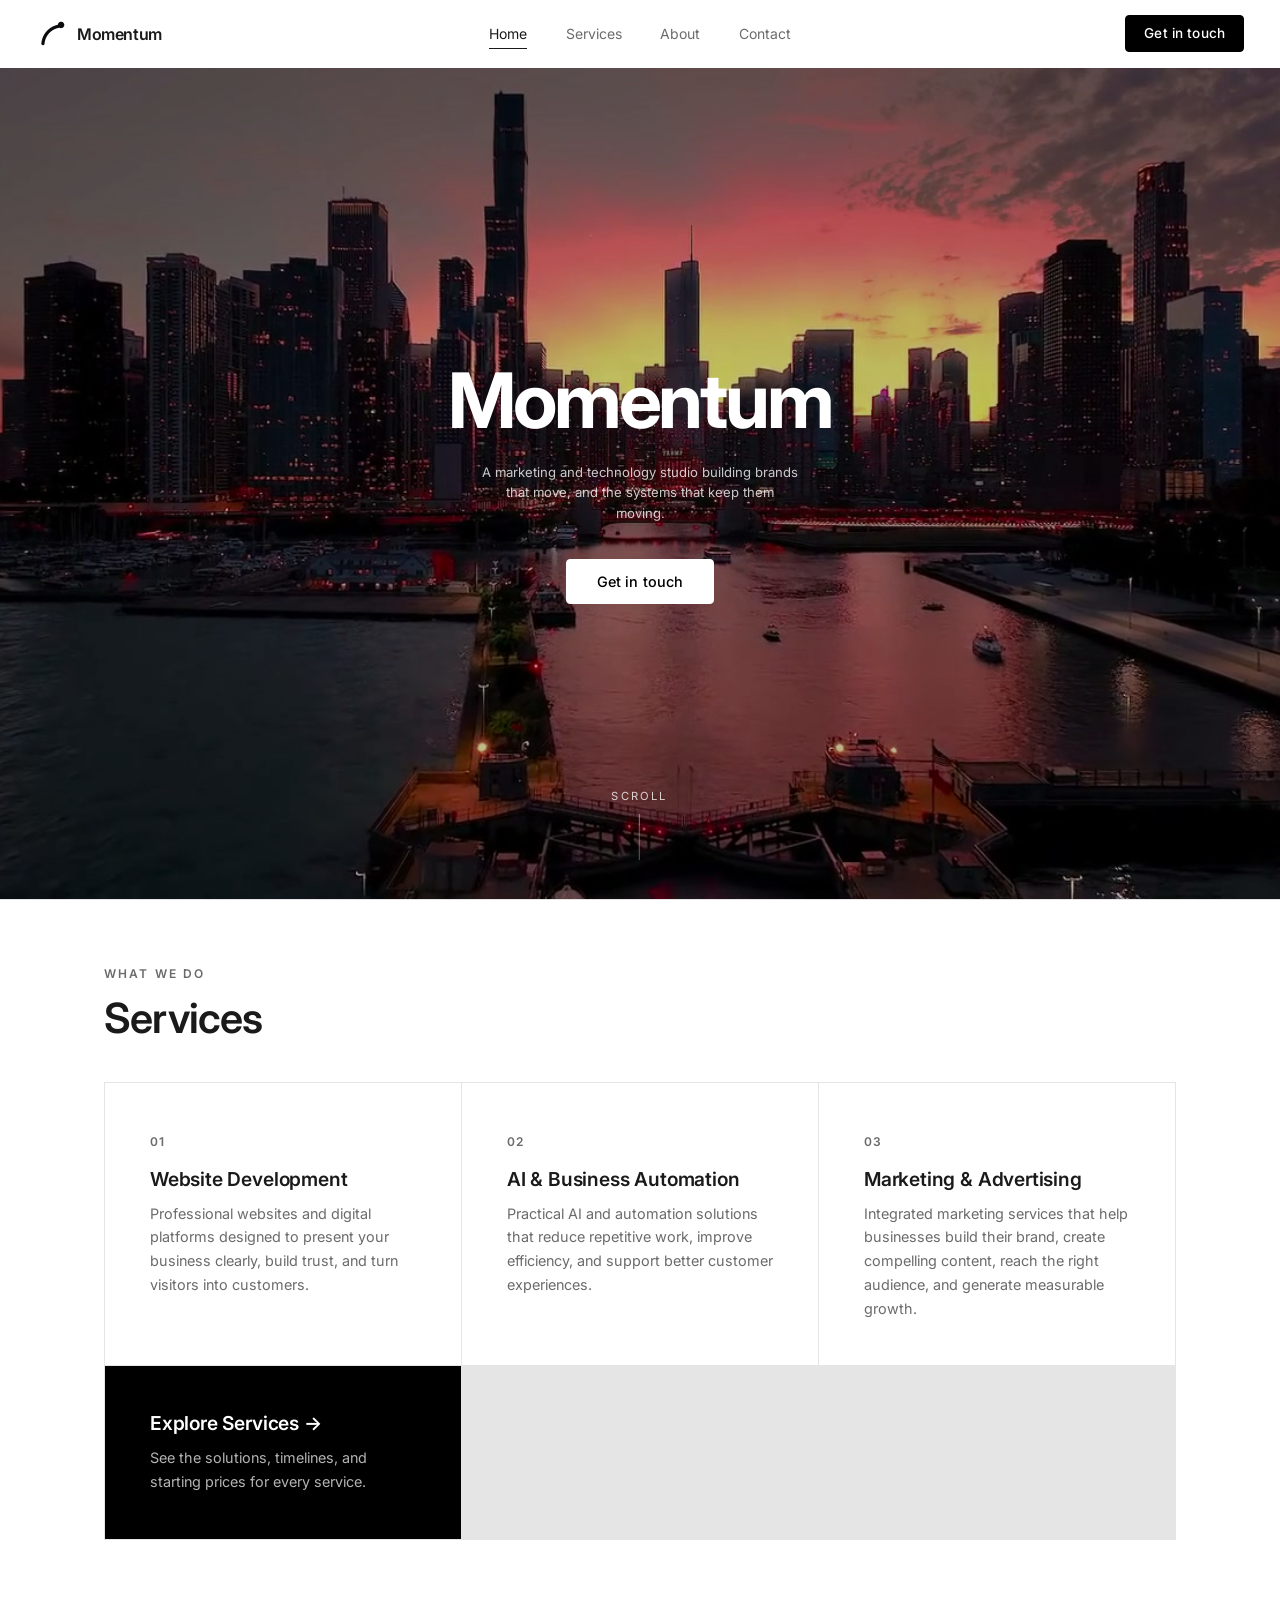
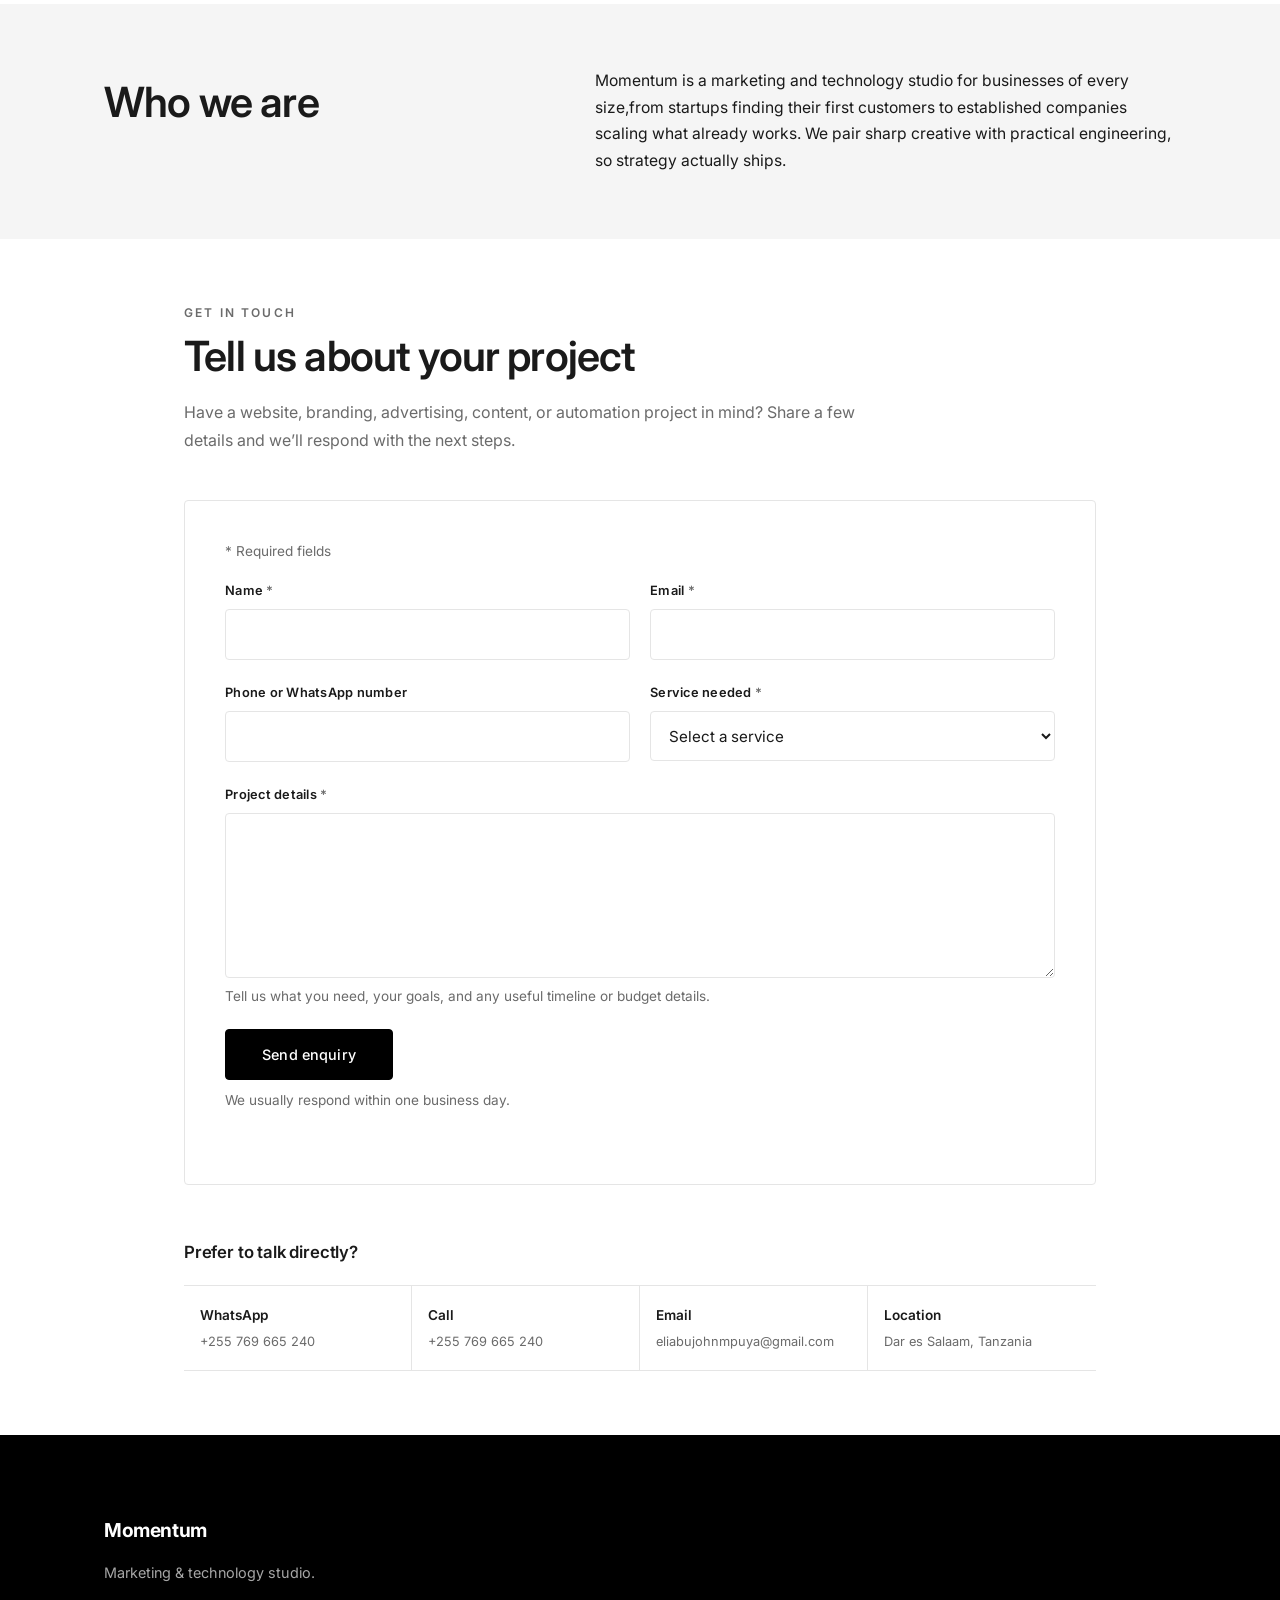
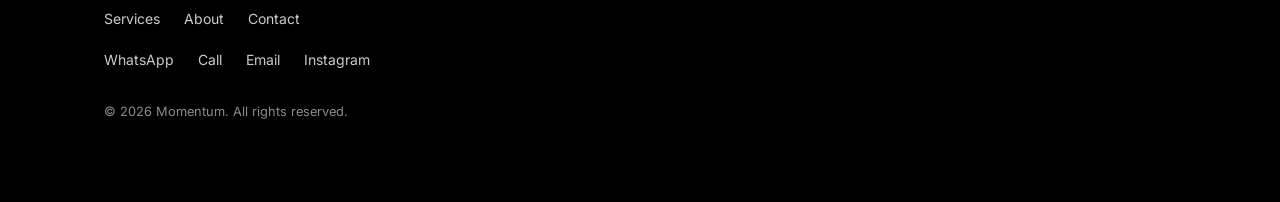
==== commit 9a320784: "markerting and advertising added" ====
--- a/index.html
+++ b/index.html
@@ -6,7 +6,7 @@
   <title>Momentum — Marketing & Technology Studio</title>
   <meta
     name="description"
-    content="Momentum is a marketing and technology studio. Brand identity, websites, paid advertising, AI automation, content, and custom AI solutions built from your data."
+    content="Momentum is a marketing and technology studio. Website development, AI and business automation, and marketing and advertising — from brand identity and content to campaigns that deliver measurable growth."
   />
 
   <!-- Modern sans-serif font. Swap the family here + the --font-sans variable to rebrand. -->
@@ -66,7 +66,7 @@
           <h2 class="section-title">Services</h2>
         </header>
 
-        <!-- Short overview of the five services — full solutions and
+        <!-- Short overview of the three services — full solutions and
              pricing live on services.html (Momentum Service Explorer). -->
         <div class="services-grid">
           <article class="service-card reveal">
@@ -77,26 +77,14 @@
 
           <article class="service-card reveal">
             <span class="service-index">02</span>
-            <h3>Brand Identity</h3>
-            <p>Strategic visual identities that help businesses look consistent, recognizable, and credible.</p>
-          </article>
-
-          <article class="service-card reveal">
-            <span class="service-index">03</span>
             <h3>AI &amp; Business Automation</h3>
             <p>Practical AI and automation solutions that reduce repetitive work, improve efficiency, and support better customer experiences.</p>
           </article>
 
           <article class="service-card reveal">
-            <span class="service-index">04</span>
-            <h3>Paid Advertising</h3>
-            <p>Targeted advertising campaigns designed to reach the right audience and generate measurable business results.</p>
-          </article>
-
-          <article class="service-card reveal">
-            <span class="service-index">05</span>
-            <h3>Content Production</h3>
-            <p>Professional visual and digital content created to help brands communicate, promote, and stay visible.</p>
+            <span class="service-index">03</span>
+            <h3>Marketing &amp; Advertising</h3>
+            <p>Integrated marketing services that help businesses build their brand, create compelling content, reach the right audience, and generate measurable growth.</p>
           </article>
 
           <a class="service-card service-card-cta reveal" href="services.html">
@@ -188,10 +176,8 @@
                 <select id="service" name="service" required>
                   <option value="">Select a service</option>
                   <option value="Website Development">Website Development</option>
-                  <option value="Brand Identity">Brand Identity</option>
-                  <option value="Content Production">Content Production</option>
-                  <option value="Paid Advertising">Paid Advertising</option>
                   <option value="AI &amp; Business Automation">AI &amp; Business Automation</option>
+                  <option value="Marketing &amp; Advertising">Marketing &amp; Advertising</option>
                   <option value="Not sure yet">Not sure yet</option>
                 </select>
               </div>
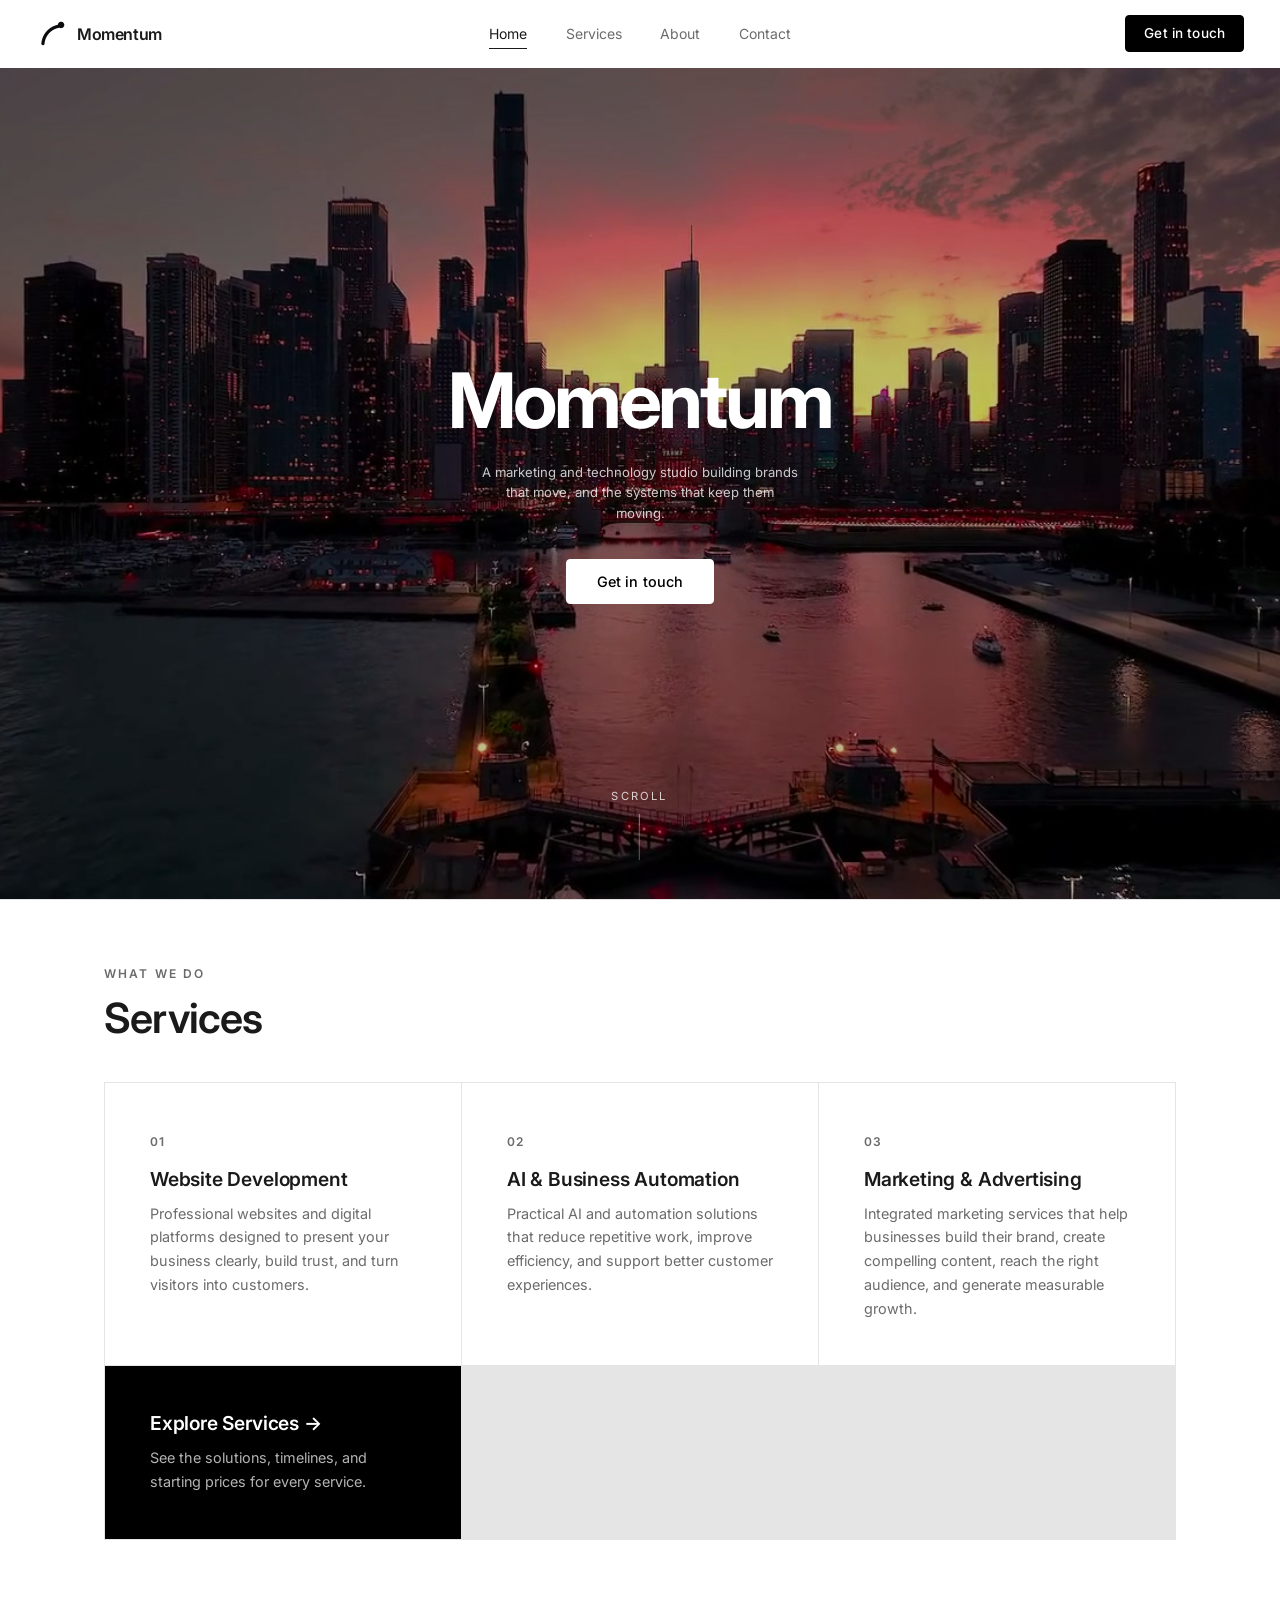
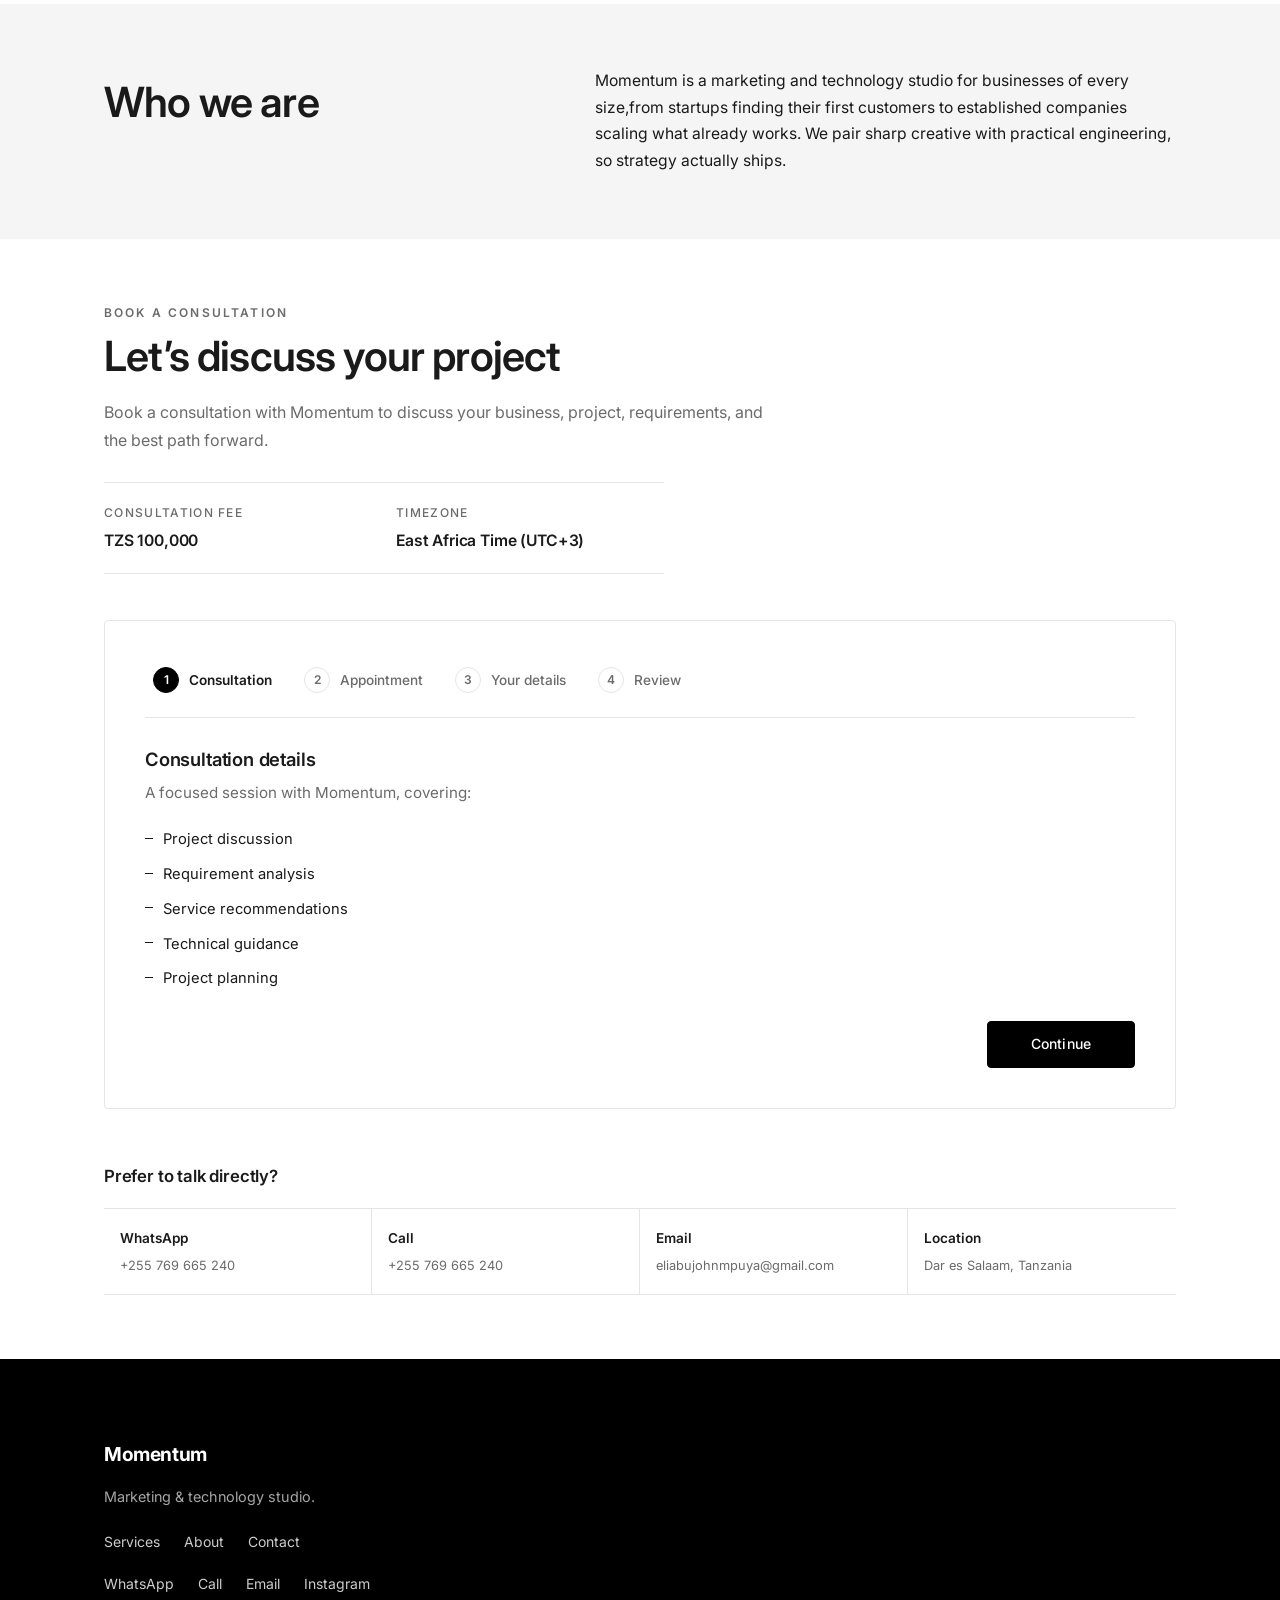
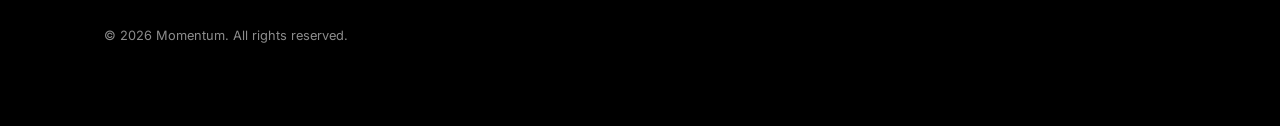
==== commit 500bf24a: "appointmnet added" ====
--- a/index.html
+++ b/index.html
@@ -42,13 +42,15 @@
       </video>
       <div class="hero-overlay" aria-hidden="true"></div>
 
-      <div class="container hero-inner">
-        <h1 class="hero-wordmark hero-anim">Momentum</h1>
-        <p class="hero-tagline hero-anim">
-          A marketing and technology studio building brands that move,
-          and the systems that keep them moving.
-        </p>
-        <a href="#contact" class="btn btn-lg hero-anim">Get in touch</a>
+      <div class="container">
+        <div class="hero-inner">
+          <h1 class="hero-wordmark hero-anim">Momentum</h1>
+          <p class="hero-tagline hero-anim">
+            A marketing and technology studio building brands that move,
+            and the systems that keep them moving.
+          </p>
+          <a href="#contact" class="btn btn-lg hero-anim">Get in touch</a>
+        </div>
       </div>
 
       <!-- Scroll-down indicator -->
@@ -113,95 +115,285 @@
       </div>
     </section>
 
-    <!-- ===================== CONTACT ===================== -->
+    <!-- ===================== CONSULTATION REQUEST ===================== -->
     <section class="section" id="contact">
-      <div class="container contact-container">
+      <div class="container">
         <header class="section-head contact-intro reveal">
-          <p class="eyebrow">Get in touch</p>
-          <h2 class="section-title">Tell us about your project</h2>
+          <p class="eyebrow">Book a consultation</p>
+          <h2 class="section-title">Let&rsquo;s discuss your project</h2>
           <p class="contact-intro-copy">
-            Have a website, branding, advertising, content, or automation project
-            in mind? Share a few details and we&rsquo;ll respond with the next steps.
+            Book a consultation with Momentum to discuss your business,
+            project, requirements, and the best path forward.
           </p>
+          <dl class="consult-meta">
+            <div class="consult-meta-item">
+              <dt>Consultation fee</dt>
+              <dd>TZS 100,000</dd>
+            </div>
+            <div class="consult-meta-item">
+              <dt>Timezone</dt>
+              <dd>East Africa Time (UTC+3)</dd>
+            </div>
+          </dl>
         </header>
 
-        <!-- Contact form — submitted to Formspree (free) via JS in js/main.js.
-               ┌─────────────────────────────────────────────────────────────┐
-               │ PASTE YOUR FORMSPREE ID HERE:                                │
-               │ 1. Create a free form at https://formspree.io               │
-               │ 2. It gives you an endpoint like https://formspree.io/f/abc123 │
-               │ 3. Replace ONLY "YOUR_FORM_ID" in the action below with the  │
-               │    part after /f/  (e.g. action=".../f/abc123")              │
-               └─────────────────────────────────────────────────────────────┘ -->
+        <!-- Consultation request form — a four-step flow driven by
+             js/consultation.js with appointment options from
+             js/availability.js. The final action validates the form and
+             opens a URL-encoded consultation message in WhatsApp. -->
         <form
-          class="contact-form reveal"
-          id="contact-form"
-          action="https://formspree.io/f/YOUR_FORM_ID"
-          method="POST"
+          class="consult-form reveal"
+          id="consultation-form"
           novalidate
         >
-            <div class="enquiry-context" id="enquiry-context" hidden>
-              <span>Selected enquiry</span>
-              <strong id="enquiry-context-value"></strong>
-            </div>
-
-            <input type="hidden" id="selected-solution" name="selected_solution" />
-            <input type="hidden" id="selected-package" name="selected_package" />
-            <p class="required-note"><span aria-hidden="true">*</span> Required fields</p>
-
-            <div class="form-row">
+          <!-- Step indicator: completed steps become clickable shortcuts -->
+          <ol class="consult-steps">
+            <li>
+              <button type="button" class="consult-step" data-step-indicator="1" disabled>
+                <span class="consult-step-num" aria-hidden="true">1</span>
+                <span class="consult-step-label">Consultation</span>
+              </button>
+            </li>
+            <li>
+              <button type="button" class="consult-step" data-step-indicator="2" disabled>
+                <span class="consult-step-num" aria-hidden="true">2</span>
+                <span class="consult-step-label">Appointment</span>
+              </button>
+            </li>
+            <li>
+              <button type="button" class="consult-step" data-step-indicator="3" disabled>
+                <span class="consult-step-num" aria-hidden="true">3</span>
+                <span class="consult-step-label">Your details</span>
+              </button>
+            </li>
+            <li>
+              <button type="button" class="consult-step" data-step-indicator="4" disabled>
+                <span class="consult-step-num" aria-hidden="true">4</span>
+                <span class="consult-step-label">Review</span>
+              </button>
+            </li>
+          </ol>
+
+          <input type="hidden" id="selected-solution" name="selected_solution" />
+          <input type="hidden" id="selected-package" name="selected_package" />
+
+          <!-- STEP 1 — what the consultation includes -->
+          <section class="consult-panel" data-step="1">
+            <div class="consult-panel-head">
+              <h3 class="consult-panel-title">Consultation details</h3>
+              <p class="consult-panel-copy">
+                A focused session with Momentum, covering:
+              </p>
+            </div>
+            <ul class="consult-list">
+              <li>Project discussion</li>
+              <li>Requirement analysis</li>
+              <li>Service recommendations</li>
+              <li>Technical guidance</li>
+              <li>Project planning</li>
+            </ul>
+            <div class="consult-nav consult-nav-end">
+              <button type="button" class="btn" data-step-next>Continue</button>
+            </div>
+          </section>
+
+          <!-- STEP 2 — preferred appointment (options from js/availability.js) -->
+          <section class="consult-panel" data-step="2" hidden>
+            <div class="consult-panel-head">
+              <h3 class="consult-panel-title">Preferred appointment</h3>
+              <p class="consult-panel-copy">
+                Choose the date and time that suit you best. All times are
+                East Africa Time (UTC+3).
+              </p>
+            </div>
+            <div class="consult-fields">
+              <div class="form-row">
+                <div class="field">
+                  <label for="consult-date">Preferred date <span aria-hidden="true">*</span></label>
+                  <input
+                    type="date"
+                    id="consult-date"
+                    name="preferred_date"
+                    required
+                    aria-describedby="consult-date-hint"
+                  />
+                  <p class="field-hint" id="consult-date-hint"></p>
+                </div>
+                <div class="field">
+                  <label for="consult-time">Preferred time <span aria-hidden="true">*</span></label>
+                  <select id="consult-time" name="preferred_time" required disabled>
+                    <option value="">Select a date first</option>
+                  </select>
+                </div>
+              </div>
+              <p class="consult-note">
+                Requested times are subject to availability — Momentum reviews
+                every request and confirms your appointment personally.
+              </p>
+            </div>
+            <div class="consult-nav">
+              <button type="button" class="btn btn-outline" data-step-back>Back</button>
+              <button type="button" class="btn" data-step-next>Continue</button>
+            </div>
+          </section>
+
+          <!-- STEP 3 — client information -->
+          <section class="consult-panel" data-step="3" hidden>
+            <div class="consult-panel-head">
+              <h3 class="consult-panel-title">Your information</h3>
+              <p class="consult-panel-copy">
+                Tell us who you are and what you&rsquo;d like to discuss.
+              </p>
+            </div>
+            <div class="consult-fields">
+              <div class="enquiry-context" id="enquiry-context" hidden>
+                <span>Selected package</span>
+                <strong id="enquiry-context-value"></strong>
+              </div>
+
+              <p class="required-note"><span aria-hidden="true">*</span> Required fields</p>
+
+              <div class="form-row">
+                <div class="field">
+                  <label for="name">Full name <span aria-hidden="true">*</span></label>
+                  <input type="text" id="name" name="name" required autocomplete="name" />
+                </div>
+                <div class="field">
+                  <label for="email">Email <span aria-hidden="true">*</span></label>
+                  <input type="email" id="email" name="email" required autocomplete="email" />
+                </div>
+              </div>
+
+              <div class="form-row">
+                <div class="field">
+                  <label for="phone">Phone / WhatsApp <span aria-hidden="true">*</span></label>
+                  <input
+                    type="tel"
+                    id="phone"
+                    name="phone"
+                    required
+                    autocomplete="tel"
+                    inputmode="tel"
+                  />
+                </div>
+                <div class="field">
+                  <label for="business">Business name</label>
+                  <input type="text" id="business" name="business_name" autocomplete="organization" />
+                </div>
+              </div>
+
               <div class="field">
-                <label for="name">Name <span aria-hidden="true">*</span></label>
-                <input type="text" id="name" name="name" required autocomplete="name" />
-              </div>
-              <div class="field">
-                <label for="email">Email <span aria-hidden="true">*</span></label>
-                <input type="email" id="email" name="email" required autocomplete="email" />
-              </div>
-            </div>
-
-            <div class="form-row">
-              <div class="field">
-                <label for="phone">Phone or WhatsApp number</label>
-                <input
-                  type="tel"
-                  id="phone"
-                  name="phone"
-                  autocomplete="tel"
-                  inputmode="tel"
-                />
-              </div>
-              <div class="field">
-                <label for="service">Service needed <span aria-hidden="true">*</span></label>
+                <label for="service">Service of interest <span aria-hidden="true">*</span></label>
                 <select id="service" name="service" required>
                   <option value="">Select a service</option>
                   <option value="Website Development">Website Development</option>
+                  <option value="Marketing &amp; Advertising">Marketing &amp; Advertising</option>
                   <option value="AI &amp; Business Automation">AI &amp; Business Automation</option>
-                  <option value="Marketing &amp; Advertising">Marketing &amp; Advertising</option>
                   <option value="Not sure yet">Not sure yet</option>
                 </select>
               </div>
-            </div>
-
-            <div class="field">
-              <label for="message">Project details <span aria-hidden="true">*</span></label>
-              <textarea
-                id="message"
-                name="message"
-                rows="6"
-                required
-                aria-describedby="message-hint"
-              ></textarea>
-              <p class="field-hint" id="message-hint">
-                Tell us what you need, your goals, and any useful timeline or budget details.
-              </p>
-            </div>
-
-            <div class="form-submit">
-              <button type="submit" class="btn btn-lg">Send enquiry</button>
-              <p class="response-note">We usually respond within one business day.</p>
-            </div>
+
+              <div class="field">
+                <label for="message">Project description <span aria-hidden="true">*</span></label>
+                <textarea
+                  id="message"
+                  name="message"
+                  rows="5"
+                  required
+                  aria-describedby="message-hint"
+                ></textarea>
+                <p class="field-hint" id="message-hint">
+                  Tell us about your business, your goals, and what you&rsquo;d
+                  like to cover in the consultation.
+                </p>
+              </div>
+
+              <fieldset class="consult-choice">
+                <legend>Meeting preference <span aria-hidden="true">*</span></legend>
+                <!-- Options rendered from MEETING_PREFERENCES in js/consultation.js
+                     so the list is configured in one place. -->
+                <div class="consult-choice-options" id="meeting-preference-options"></div>
+              </fieldset>
+
+              <!-- Shown by js/consultation.js only while Physical Meeting is
+                   selected; the input is disabled when hidden so it is never
+                   submitted for other meeting formats. -->
+              <div class="consult-conditional" id="physical-meeting-fields" hidden>
+                <p class="consult-note">
+                  Physical meetings are subject to location and availability.
+                  Momentum will confirm the venue and any related arrangements
+                  after reviewing your request.
+                </p>
+                <div class="field">
+                  <label for="meeting-area">Preferred meeting location or area</label>
+                  <input
+                    type="text"
+                    id="meeting-area"
+                    name="preferred_meeting_area"
+                    placeholder="Dar es Salaam, city centre, client office, or preferred area"
+                    disabled
+                  />
+                </div>
+              </div>
+            </div>
+            <div class="consult-nav">
+              <button type="button" class="btn btn-outline" data-step-back>Back</button>
+              <button type="button" class="btn" data-step-next>Continue</button>
+            </div>
+          </section>
+
+          <!-- STEP 4 — review before sending -->
+          <section class="consult-panel" data-step="4" hidden>
+            <div class="consult-panel-head">
+              <h3 class="consult-panel-title">Review your request</h3>
+              <p class="consult-panel-copy">
+                Please check the details below before sending your consultation request.
+              </p>
+            </div>
+
+            <div class="consult-review">
+              <section class="consult-review-group">
+                <header class="consult-review-head">
+                  <h4>Consultation</h4>
+                  <button type="button" class="consult-edit" data-edit-step="2">Edit</button>
+                </header>
+                <dl>
+                  <div><dt>Date</dt><dd id="review-date">—</dd></div>
+                  <div><dt>Time</dt><dd id="review-time">—</dd></div>
+                  <div><dt>Timezone</dt><dd>East Africa Time (UTC+3)</dd></div>
+                  <div><dt>Meeting preference</dt><dd id="review-meeting">—</dd></div>
+                  <div id="review-location-row" hidden><dt>Meeting area</dt><dd id="review-location"></dd></div>
+                </dl>
+              </section>
+
+              <section class="consult-review-group">
+                <header class="consult-review-head">
+                  <h4>Project</h4>
+                  <button type="button" class="consult-edit" data-edit-step="3">Edit</button>
+                </header>
+                <dl>
+                  <div><dt>Service</dt><dd id="review-service">—</dd></div>
+                  <div id="review-package-row" hidden><dt>Package</dt><dd id="review-package"></dd></div>
+                  <div><dt>Project summary</dt><dd id="review-summary">—</dd></div>
+                </dl>
+              </section>
+
+              <p class="consult-fee-line">
+                <span>Consultation fee</span>
+                <strong>TZS 100,000</strong>
+              </p>
+            </div>
+
+            <div class="consult-nav">
+              <button type="button" class="btn btn-outline" data-step-back>Back</button>
+              <button type="submit" class="btn btn-lg">Send Request on WhatsApp</button>
+            </div>
+            <p class="response-note">
+              WhatsApp will open with your consultation details. Review the
+              message and tap Send to complete your request.
+            </p>
             <p class="form-status" id="form-status" role="status" aria-live="polite"></p>
+          </section>
         </form>
 
         <section class="direct-contact reveal" aria-labelledby="direct-contact-title">
@@ -209,9 +401,9 @@
           <div class="contact-methods">
             <a
               class="contact-link"
-              href="https://wa.me/255769665240"
+              href="https://wa.me/255769665240?text=Hello%20Momentum%2C%20I%27d%20like%20to%20learn%20more%20about%20your%20services."
               target="_blank"
-              rel="noopener"
+              rel="noopener noreferrer"
             >
               <span class="contact-label">WhatsApp</span>
               <span class="contact-value">+255 769 665 240</span>
@@ -245,7 +437,7 @@
         <a href="#contact">Contact</a>
       </nav>
       <nav class="footer-contact" aria-label="Contact">
-        <a href="https://wa.me/255769665240" target="_blank" rel="noopener">WhatsApp</a>
+        <a href="https://wa.me/255769665240?text=Hello%20Momentum%2C%20I%27d%20like%20to%20learn%20more%20about%20your%20services." target="_blank" rel="noopener noreferrer">WhatsApp</a>
         <a href="tel:+255769665240">Call</a>
         <a href="mailto:eliabujohnmpuya@gmail.com">Email</a>
         <!-- INSTAGRAM: update this href with your real handle (see contact section). -->
@@ -255,6 +447,8 @@
     </div>
   </footer>
 
+  <script src="js/availability.js"></script>
+  <script src="js/consultation.js"></script>
   <script src="js/main.js"></script>
 </body>
 </html>
--- a/css/styles.css
+++ b/css/styles.css
@@ -431,9 +431,11 @@
 
 .hero-inner {
   display: flex;
+  width: 100%;
   flex-direction: column;
   align-items: center;
-  max-width: 820px;
+  max-width: calc(820px - (2 * var(--container-pad)));
+  margin-inline: auto;
   position: relative;
   z-index: 2;                        /* above the video + overlay */
   text-align: center;
@@ -1157,35 +1159,6 @@
   margin-bottom: 12px;
 }
 
-/* ---------------- How we work ---------------- */
-.process-grid {
-  list-style: none;
-  display: grid;
-  grid-template-columns: repeat(3, 1fr);
-  gap: 1px; /* hairline gaps read as dividers */
-  background: var(--color-divider-2);
-  border: 1px solid var(--color-divider-2);
-}
-
-.process-step {
-  background: var(--color-bg);
-  padding: clamp(26px, 3.5vw, 40px);
-}
-
-.process-step h3 {
-  font-size: 1.05rem;
-  font-weight: 600;
-  letter-spacing: -0.01em;
-  margin-block: 14px 8px;
-}
-
-.process-step p {
-  color: var(--color-muted);
-  font-size: 0.9rem;
-  line-height: 1.65;
-  max-width: 40ch;
-}
-
 /* ---------------- FAQ ---------------- */
 .faq-list {
   max-width: 780px;
@@ -1229,10 +1202,6 @@
 }
 
 /* ---------------- Contact ---------------- */
-.contact-container {
-  max-width: 960px;
-}
-
 .contact-intro {
   max-width: 720px;
   margin-bottom: clamp(30px, 5vw, 46px);
@@ -1246,14 +1215,353 @@
   line-height: 1.75;
 }
 
-/* Form */
-.contact-form {
-  display: flex;
-  flex-direction: column;
-  gap: 22px;
+/* Fee / timezone facts under the section intro */
+.consult-meta {
+  display: grid;
+  grid-template-columns: repeat(2, minmax(0, 1fr));
+  gap: 20px 24px;
+  max-width: 560px;
+  margin-top: 28px;
+  padding-block: 20px;
+  border-block: 1px solid var(--color-divider-2);
+}
+
+.consult-meta-item dt {
+  font-size: var(--type-label);
+  font-weight: 500;
+  text-transform: uppercase;
+  letter-spacing: 0.11em;
+  color: var(--color-muted);
+  margin-bottom: 7px;
+}
+
+.consult-meta-item dd {
+  font-size: 0.98rem;
+  font-weight: 600;
+  letter-spacing: -0.01em;
+  line-height: 1.45;
+}
+
+/* Consultation request form (four-step flow) */
+.consult-form {
   padding: clamp(24px, 4vw, 40px);
   border: 1px solid var(--color-divider-2);
   border-radius: var(--radius);
+}
+
+/* Step indicator — completed steps become clickable shortcuts */
+.consult-steps {
+  list-style: none;
+  display: flex;
+  flex-wrap: wrap;
+  gap: 4px clamp(4px, 1.5vw, 16px);
+  margin-bottom: 4px;
+  padding-bottom: 18px;
+  border-bottom: 1px solid var(--color-divider-2);
+}
+
+.consult-step {
+  display: inline-flex;
+  align-items: center;
+  gap: 10px;
+  background: none;
+  border: none;
+  border-radius: var(--radius);
+  font-family: inherit;
+  font-size: var(--type-small);
+  font-weight: 500;
+  color: var(--color-muted);
+  padding: 6px 8px;
+  transition: color var(--transition);
+}
+
+.consult-step.is-done {
+  color: var(--color-text);
+  cursor: pointer;
+}
+
+.consult-step:focus-visible {
+  outline: 2px solid var(--color-accent);
+  outline-offset: 2px;
+}
+
+.consult-step-num {
+  display: inline-flex;
+  align-items: center;
+  justify-content: center;
+  width: 26px;
+  height: 26px;
+  flex-shrink: 0;
+  border: 1px solid var(--color-divider-2);
+  border-radius: 999px;
+  font-size: var(--type-label);
+  font-weight: 600;
+  transition: background var(--transition), border-color var(--transition),
+    color var(--transition);
+}
+
+.consult-step.is-active {
+  color: var(--color-text);
+  font-weight: 600;
+}
+
+.consult-step.is-active .consult-step-num {
+  background: var(--color-accent);
+  border-color: var(--color-accent);
+  color: var(--color-on-accent);
+}
+
+.consult-step.is-done .consult-step-num {
+  border-color: var(--color-text);
+}
+
+/* Step panels */
+.consult-panel {
+  padding-top: 26px;
+}
+
+.consult-panel-head {
+  margin-bottom: 22px;
+}
+
+.consult-panel-title {
+  font-size: 1.15rem;
+  font-weight: 600;
+  letter-spacing: -0.01em;
+  line-height: 1.3;
+}
+
+.consult-panel-title:focus-visible,
+.consult-panel-title:focus {
+  outline: none;
+}
+
+.consult-panel-copy {
+  margin-top: 8px;
+  max-width: 60ch;
+  color: var(--color-muted);
+  font-size: 0.95rem;
+  line-height: 1.7;
+}
+
+.consult-fields {
+  display: flex;
+  flex-direction: column;
+  gap: 22px;
+}
+
+/* Dash-bulleted list (consultation scope + confirmation steps) */
+.consult-list {
+  list-style: none;
+  display: grid;
+  gap: 10px;
+}
+
+.consult-list li {
+  position: relative;
+  padding-left: 18px;
+  font-size: 0.92rem;
+  line-height: 1.68;
+}
+
+.consult-list li::before {
+  content: "";
+  position: absolute;
+  left: 0;
+  top: 0.72em;
+  width: 8px;
+  height: 1px;
+  background: var(--color-text);
+}
+
+.consult-note {
+  color: var(--color-muted);
+  font-size: var(--type-small);
+  line-height: 1.6;
+  max-width: 62ch;
+}
+
+/* Meeting preference radios rendered as bordered options */
+.consult-choice {
+  border: none;
+  padding: 0;
+  margin: 0;
+}
+
+.consult-choice legend {
+  font-size: 0.8rem;
+  font-weight: 600;
+  letter-spacing: 0.02em;
+  margin-bottom: 10px;
+}
+
+.consult-choice legend span {
+  color: var(--color-muted);
+}
+
+.consult-choice-options {
+  display: flex;
+  flex-wrap: wrap;
+  gap: 10px;
+}
+
+.consult-choice-option {
+  display: inline-flex;
+  align-items: center;
+  gap: 9px;
+  border: 1px solid var(--color-divider-2);
+  border-radius: var(--radius);
+  padding: 12px 18px;
+  font-size: var(--type-small);
+  font-weight: 500;
+  cursor: pointer;
+  transition: border-color var(--transition), background var(--transition);
+}
+
+.consult-choice-option:hover {
+  border-color: var(--color-text);
+}
+
+.consult-choice-option input {
+  accent-color: var(--color-accent);
+  margin: 0;
+}
+
+.consult-choice-option input:focus-visible {
+  outline: 2px solid var(--color-accent);
+  outline-offset: 3px;
+}
+
+.consult-choice-option:has(input:checked) {
+  border-color: var(--color-accent);
+  box-shadow: inset 0 0 0 1px var(--color-accent);
+}
+
+/* Extra fields revealed by a meeting choice (e.g. Physical Meeting) */
+.consult-conditional {
+  display: flex;
+  flex-direction: column;
+  gap: 16px;
+  padding: 16px 18px;
+  background: var(--color-divider-1);
+  border-left: 2px solid var(--color-accent);
+}
+
+.consult-conditional[hidden] {
+  display: none;
+}
+
+/* Step 4: review summary */
+.consult-review {
+  display: grid;
+  gap: 16px;
+}
+
+.consult-review-group {
+  border: 1px solid var(--color-divider-2);
+  border-radius: var(--radius);
+  padding: 20px 22px;
+}
+
+.consult-review-head {
+  display: flex;
+  align-items: baseline;
+  justify-content: space-between;
+  gap: 16px;
+  margin-bottom: 16px;
+}
+
+.consult-review-head h4 {
+  font-size: var(--type-label);
+  font-weight: 600;
+  text-transform: uppercase;
+  letter-spacing: 0.12em;
+  color: var(--color-muted);
+}
+
+.consult-edit {
+  background: none;
+  border: none;
+  font-family: inherit;
+  font-size: var(--type-small);
+  font-weight: 600;
+  color: var(--color-text);
+  text-decoration: underline;
+  text-underline-offset: 3px;
+  cursor: pointer;
+}
+
+.consult-edit:focus-visible {
+  outline: 2px solid var(--color-accent);
+  outline-offset: 2px;
+}
+
+.consult-review dl {
+  display: grid;
+  gap: 10px;
+}
+
+.consult-review dl > div {
+  display: grid;
+  grid-template-columns: 160px minmax(0, 1fr);
+  gap: 4px 20px;
+}
+
+.consult-review dl > div[hidden] {
+  display: none;
+}
+
+.consult-review dt {
+  font-size: var(--type-small);
+  color: var(--color-muted);
+}
+
+.consult-review dd {
+  font-size: 0.92rem;
+  font-weight: 500;
+  line-height: 1.6;
+  overflow-wrap: anywhere;
+}
+
+/* Fee summary row (review + confirmation) */
+.consult-fee-line {
+  display: flex;
+  align-items: baseline;
+  justify-content: space-between;
+  gap: 16px;
+  padding: 15px 20px;
+  background: var(--color-divider-1);
+  border-left: 2px solid var(--color-accent);
+  font-size: var(--type-small);
+  color: var(--color-muted);
+}
+
+.consult-fee-line strong {
+  font-size: 1.02rem;
+  font-weight: 600;
+  letter-spacing: -0.01em;
+  color: var(--color-text);
+}
+
+/* Back / Continue / submit row */
+.consult-nav {
+  display: flex;
+  align-items: center;
+  justify-content: space-between;
+  gap: 12px;
+  margin-top: 30px;
+}
+
+.consult-nav-end {
+  justify-content: flex-end;
+}
+
+.consult-nav .btn {
+  min-width: 148px;
+}
+
+.consult-form .response-note {
+  margin-top: 12px;
 }
 
 .form-row {
@@ -1307,7 +1615,7 @@
 .field input:focus-visible,
 .field select:focus-visible,
 .field textarea:focus-visible,
-.contact-form .btn:focus-visible,
+.consult-form .btn:focus-visible,
 .contact-link:focus-visible {
   outline: 2px solid var(--color-accent);
   outline-offset: 3px;
@@ -1333,6 +1641,21 @@
 
 .field-hint {
   max-width: 660px;
+}
+
+.field-error {
+  margin-top: 8px;
+  color: var(--color-text);
+  font-size: var(--type-small);
+  font-weight: 600;
+  line-height: 1.55;
+  border-left: 2px solid var(--color-accent);
+  padding-left: 10px;
+}
+
+.field [aria-invalid="true"] {
+  border-color: var(--color-accent);
+  box-shadow: inset 0 0 0 1px var(--color-accent);
 }
 
 .enquiry-context {
@@ -1358,35 +1681,11 @@
   font-weight: 600;
 }
 
-.form-submit {
-  display: flex;
-  align-items: flex-start;
-  flex-direction: column;
-  gap: 10px;
-}
-
-.form-submit .btn {
-  min-width: 168px;
-}
-
-.contact-form .btn:disabled {
-  cursor: wait;
-  opacity: 0.58;
-  transform: none;
-}
-
 .form-status {
   min-height: 1.4em;
-  margin-top: -8px;
+  margin-top: 10px;
   font-size: var(--type-small);
   font-weight: 500;
-}
-
-.form-status.is-error,
-.form-status.is-success {
-  padding-left: 10px;
-  color: var(--color-text);
-  border-left: 2px solid var(--color-accent);
 }
 
 /* Direct contact stays compact and secondary to the form. */
@@ -1624,10 +1923,6 @@
   .solution-tab::after {
     display: none;
   }
-
-  .process-grid {
-    grid-template-columns: repeat(2, 1fr);
-  }
 }
 
 @media (max-width: 640px) {
@@ -1710,15 +2005,54 @@
     grid-template-columns: 1fr;
   }
 
-  .form-submit {
+  /* Consultation flow: stack the facts, navigation, and review rows;
+     collapse inactive step labels to their numbers. */
+  .consult-meta {
+    grid-template-columns: 1fr;
+    gap: 16px;
+  }
+
+  .consult-steps {
+    gap: 2px;
+  }
+
+  .consult-step {
+    padding: 6px;
+  }
+
+  .consult-step:not(.is-active) .consult-step-label {
+    display: none;
+  }
+
+  .consult-nav {
+    flex-direction: column-reverse;
     align-items: stretch;
-    flex-direction: column;
-    gap: 10px;
-  }
-
-  .form-submit .btn {
+  }
+
+  .consult-nav .btn {
     width: 100%;
     min-height: 50px;
+    min-width: 0;
+  }
+
+  .consult-choice-options {
+    flex-direction: column;
+    align-items: stretch;
+  }
+
+  .consult-review dl > div {
+    grid-template-columns: 1fr;
+    gap: 2px;
+  }
+
+  .consult-review-group {
+    padding: 18px;
+  }
+
+  .consult-fee-line {
+    flex-direction: column;
+    gap: 4px;
+    align-items: flex-start;
   }
 
   .response-note {
@@ -1799,10 +2133,6 @@
   .accordion summary {
     min-height: 56px;
     padding-block: 17px;
-  }
-
-  .process-grid {
-    grid-template-columns: 1fr;
   }
 
   /* Collapse nav into a toggle menu */
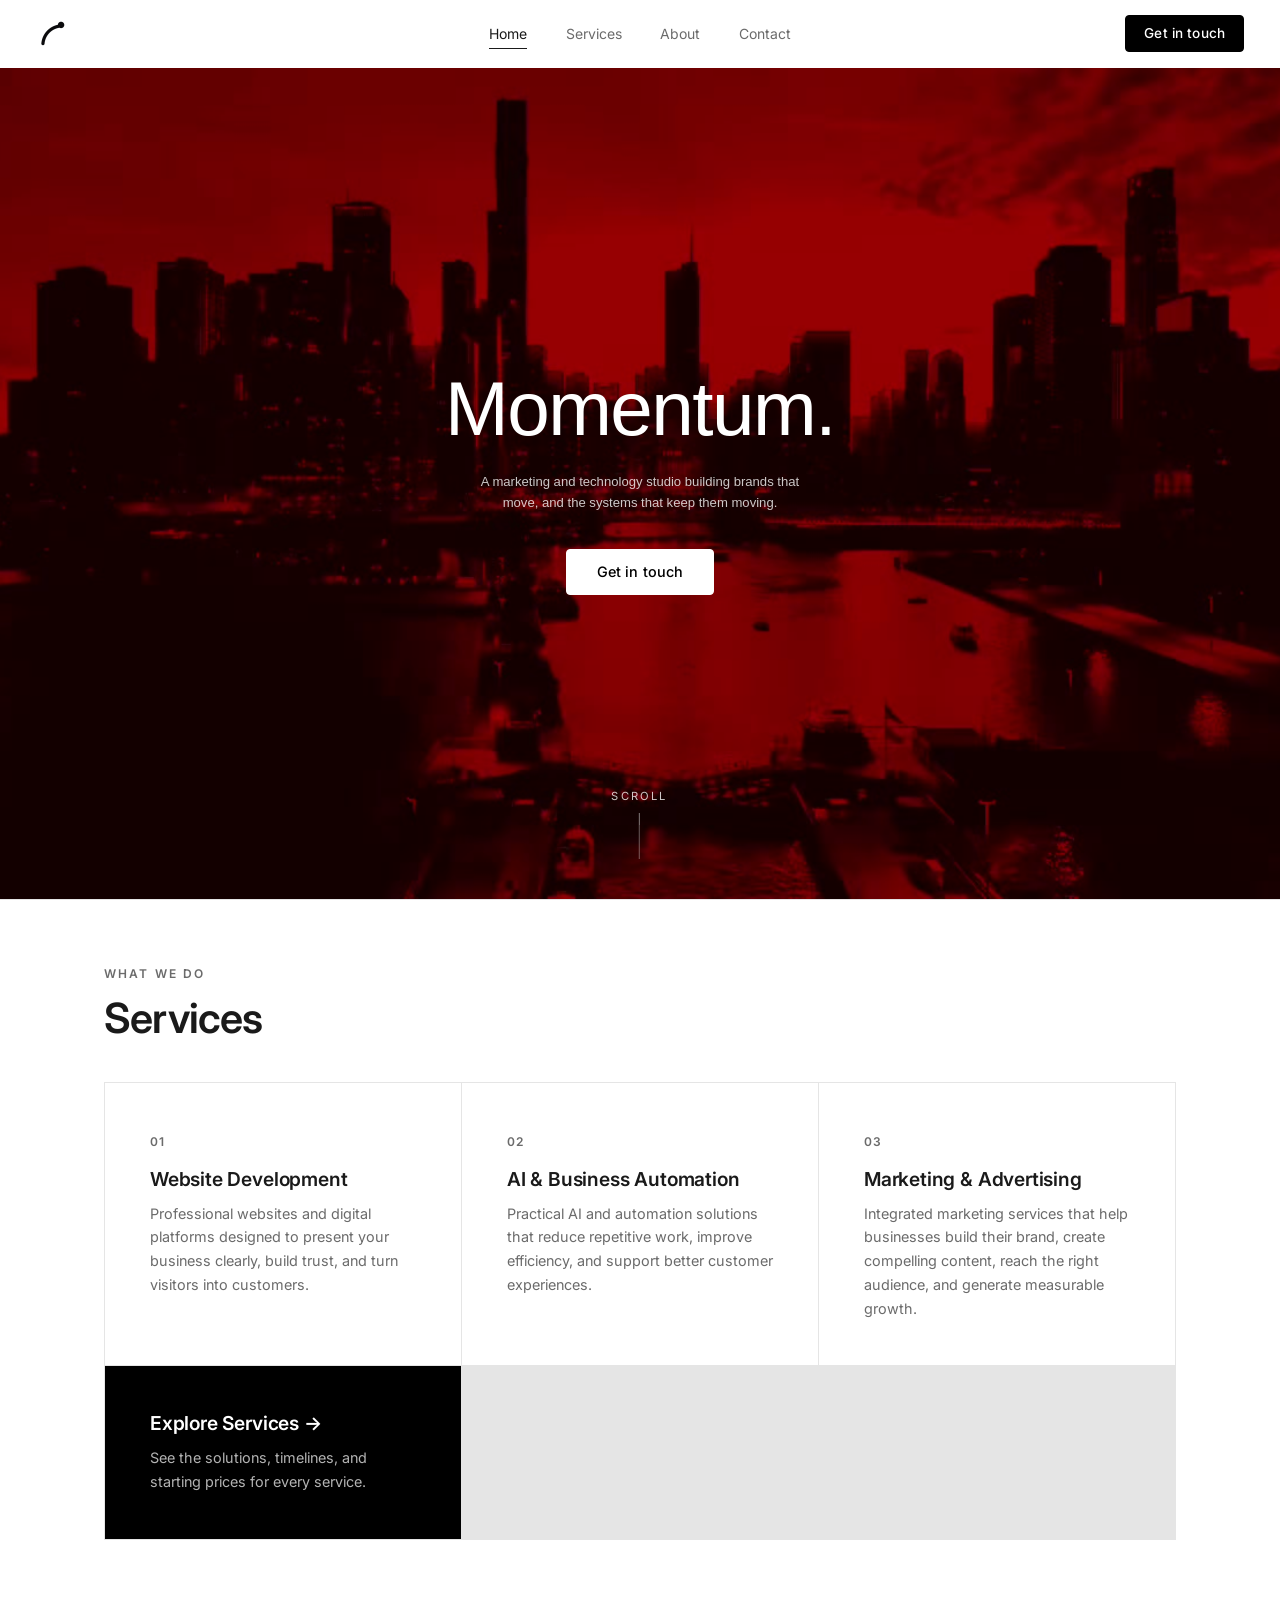
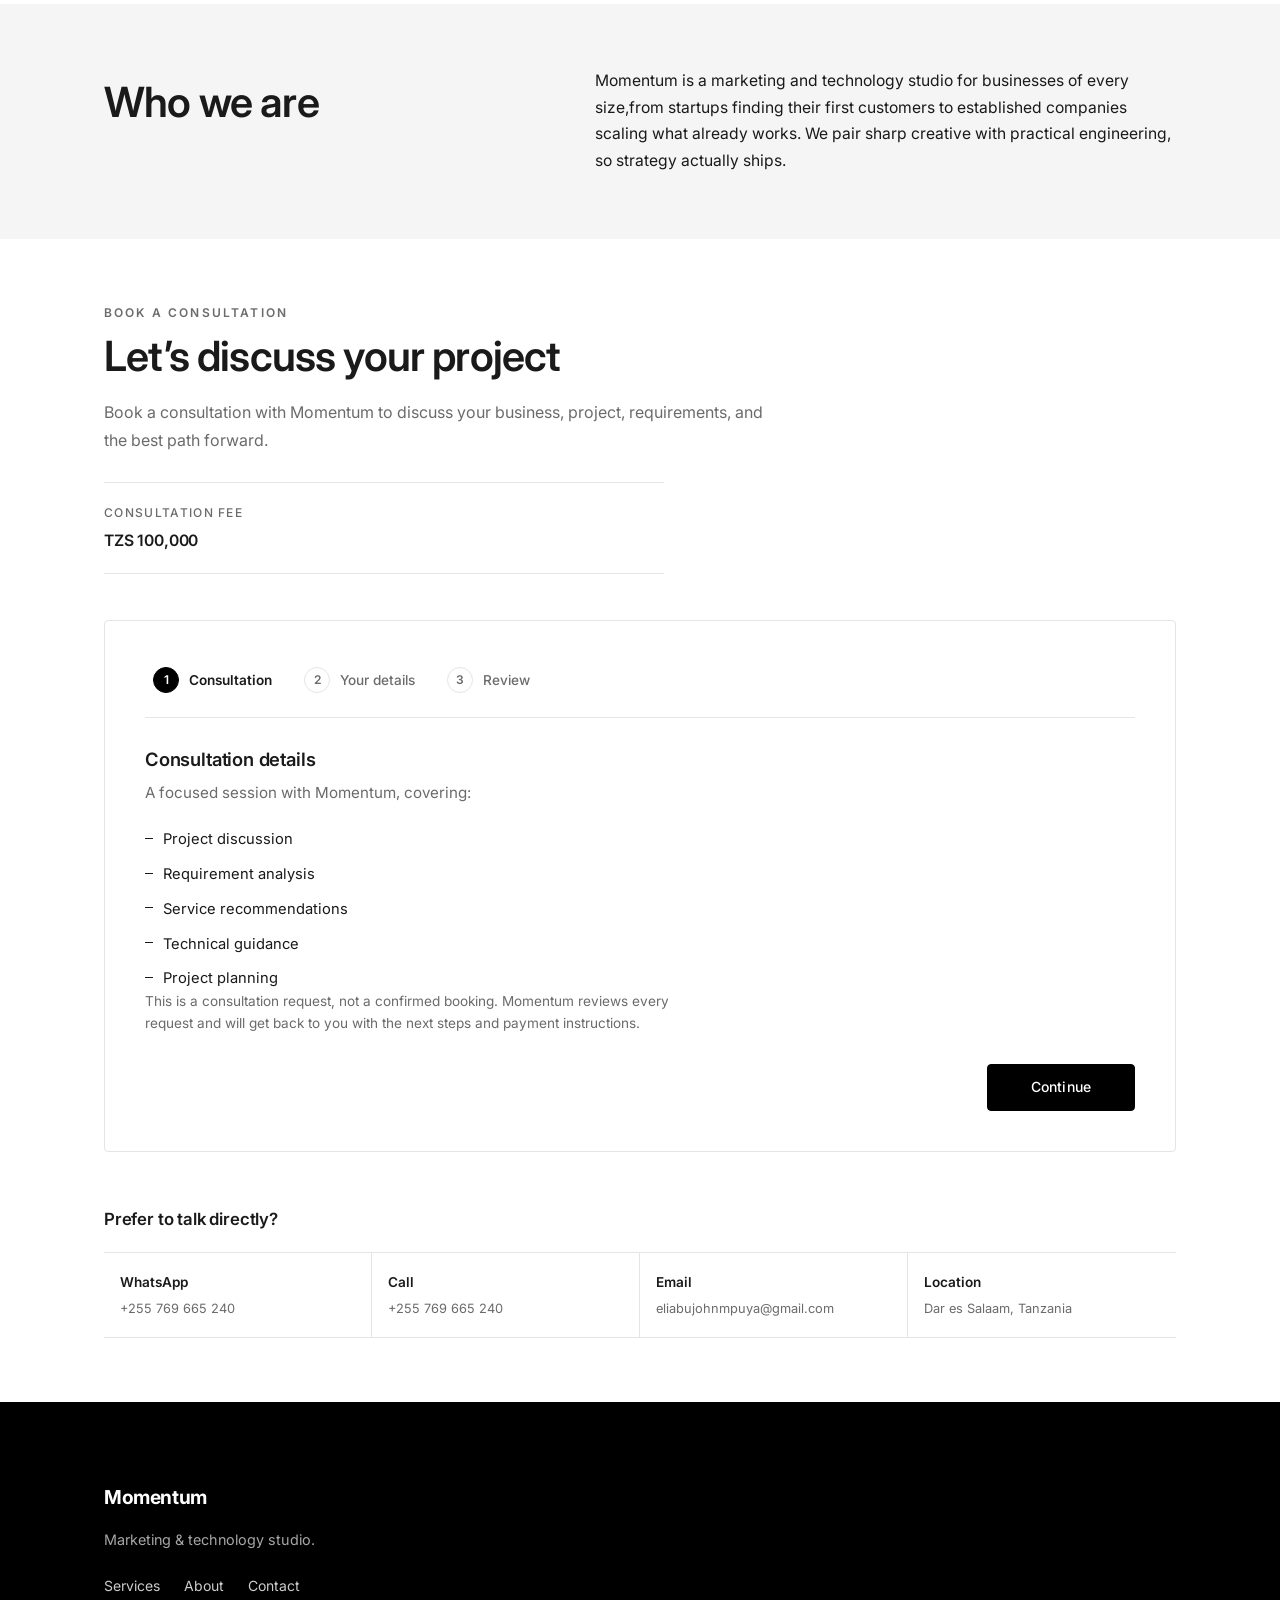
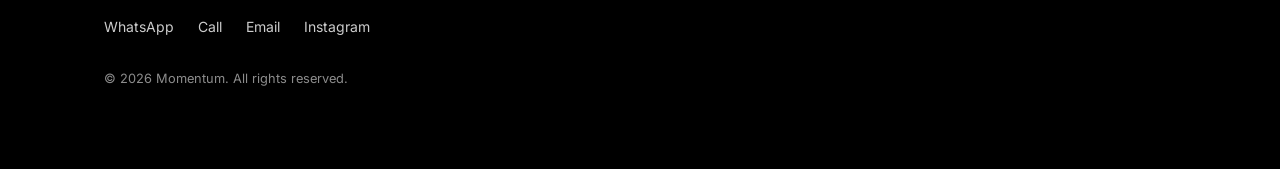
==== commit 42f60b37: "Simplify consultation flow and refine website experience" ====
--- a/index.html
+++ b/index.html
@@ -35,16 +35,16 @@
         loop
         playsinline
         preload="metadata"
-        poster="/photos/city-poster.jpg"
+        poster="photos/new-video-poster.jpg"
         aria-hidden="true"
       >
-        <source src="/videos/city.mp4" type="video/mp4" />
+        <source src="videos/new-video.mp4" type="video/mp4" />
       </video>
       <div class="hero-overlay" aria-hidden="true"></div>
 
       <div class="container">
         <div class="hero-inner">
-          <h1 class="hero-wordmark hero-anim">Momentum</h1>
+          <h1 class="hero-wordmark hero-anim">Momentum.</h1>
           <p class="hero-tagline hero-anim">
             A marketing and technology studio building brands that move,
             and the systems that keep them moving.
@@ -130,16 +130,11 @@
               <dt>Consultation fee</dt>
               <dd>TZS 100,000</dd>
             </div>
-            <div class="consult-meta-item">
-              <dt>Timezone</dt>
-              <dd>East Africa Time (UTC+3)</dd>
-            </div>
           </dl>
         </header>
 
-        <!-- Consultation request form — a four-step flow driven by
-             js/consultation.js with appointment options from
-             js/availability.js. The final action validates the form and
+        <!-- Consultation request form — a three-step flow driven by
+             js/consultation.js. The final action validates the form and
              opens a URL-encoded consultation message in WhatsApp. -->
         <form
           class="consult-form reveal"
@@ -157,18 +152,12 @@
             <li>
               <button type="button" class="consult-step" data-step-indicator="2" disabled>
                 <span class="consult-step-num" aria-hidden="true">2</span>
-                <span class="consult-step-label">Appointment</span>
+                <span class="consult-step-label">Your details</span>
               </button>
             </li>
             <li>
               <button type="button" class="consult-step" data-step-indicator="3" disabled>
                 <span class="consult-step-num" aria-hidden="true">3</span>
-                <span class="consult-step-label">Your details</span>
-              </button>
-            </li>
-            <li>
-              <button type="button" class="consult-step" data-step-indicator="4" disabled>
-                <span class="consult-step-num" aria-hidden="true">4</span>
                 <span class="consult-step-label">Review</span>
               </button>
             </li>
@@ -192,53 +181,18 @@
               <li>Technical guidance</li>
               <li>Project planning</li>
             </ul>
+            <p class="consult-note">
+              This is a consultation request, not a confirmed booking. Momentum
+              reviews every request and will get back to you with the next steps
+              and payment instructions.
+            </p>
             <div class="consult-nav consult-nav-end">
               <button type="button" class="btn" data-step-next>Continue</button>
             </div>
           </section>
 
-          <!-- STEP 2 — preferred appointment (options from js/availability.js) -->
+          <!-- STEP 2 — client information -->
           <section class="consult-panel" data-step="2" hidden>
-            <div class="consult-panel-head">
-              <h3 class="consult-panel-title">Preferred appointment</h3>
-              <p class="consult-panel-copy">
-                Choose the date and time that suit you best. All times are
-                East Africa Time (UTC+3).
-              </p>
-            </div>
-            <div class="consult-fields">
-              <div class="form-row">
-                <div class="field">
-                  <label for="consult-date">Preferred date <span aria-hidden="true">*</span></label>
-                  <input
-                    type="date"
-                    id="consult-date"
-                    name="preferred_date"
-                    required
-                    aria-describedby="consult-date-hint"
-                  />
-                  <p class="field-hint" id="consult-date-hint"></p>
-                </div>
-                <div class="field">
-                  <label for="consult-time">Preferred time <span aria-hidden="true">*</span></label>
-                  <select id="consult-time" name="preferred_time" required disabled>
-                    <option value="">Select a date first</option>
-                  </select>
-                </div>
-              </div>
-              <p class="consult-note">
-                Requested times are subject to availability — Momentum reviews
-                every request and confirms your appointment personally.
-              </p>
-            </div>
-            <div class="consult-nav">
-              <button type="button" class="btn btn-outline" data-step-back>Back</button>
-              <button type="button" class="btn" data-step-next>Continue</button>
-            </div>
-          </section>
-
-          <!-- STEP 3 — client information -->
-          <section class="consult-panel" data-step="3" hidden>
             <div class="consult-panel-head">
               <h3 class="consult-panel-title">Your information</h3>
               <p class="consult-panel-copy">
@@ -307,34 +261,6 @@
                   like to cover in the consultation.
                 </p>
               </div>
-
-              <fieldset class="consult-choice">
-                <legend>Meeting preference <span aria-hidden="true">*</span></legend>
-                <!-- Options rendered from MEETING_PREFERENCES in js/consultation.js
-                     so the list is configured in one place. -->
-                <div class="consult-choice-options" id="meeting-preference-options"></div>
-              </fieldset>
-
-              <!-- Shown by js/consultation.js only while Physical Meeting is
-                   selected; the input is disabled when hidden so it is never
-                   submitted for other meeting formats. -->
-              <div class="consult-conditional" id="physical-meeting-fields" hidden>
-                <p class="consult-note">
-                  Physical meetings are subject to location and availability.
-                  Momentum will confirm the venue and any related arrangements
-                  after reviewing your request.
-                </p>
-                <div class="field">
-                  <label for="meeting-area">Preferred meeting location or area</label>
-                  <input
-                    type="text"
-                    id="meeting-area"
-                    name="preferred_meeting_area"
-                    placeholder="Dar es Salaam, city centre, client office, or preferred area"
-                    disabled
-                  />
-                </div>
-              </div>
             </div>
             <div class="consult-nav">
               <button type="button" class="btn btn-outline" data-step-back>Back</button>
@@ -342,8 +268,8 @@
             </div>
           </section>
 
-          <!-- STEP 4 — review before sending -->
-          <section class="consult-panel" data-step="4" hidden>
+          <!-- STEP 3 — review before sending -->
+          <section class="consult-panel" data-step="3" hidden>
             <div class="consult-panel-head">
               <h3 class="consult-panel-title">Review your request</h3>
               <p class="consult-panel-copy">
@@ -354,22 +280,21 @@
             <div class="consult-review">
               <section class="consult-review-group">
                 <header class="consult-review-head">
-                  <h4>Consultation</h4>
+                  <h4>Your details</h4>
                   <button type="button" class="consult-edit" data-edit-step="2">Edit</button>
                 </header>
                 <dl>
-                  <div><dt>Date</dt><dd id="review-date">—</dd></div>
-                  <div><dt>Time</dt><dd id="review-time">—</dd></div>
-                  <div><dt>Timezone</dt><dd>East Africa Time (UTC+3)</dd></div>
-                  <div><dt>Meeting preference</dt><dd id="review-meeting">—</dd></div>
-                  <div id="review-location-row" hidden><dt>Meeting area</dt><dd id="review-location"></dd></div>
+                  <div><dt>Full name</dt><dd id="review-name">—</dd></div>
+                  <div><dt>Email</dt><dd id="review-email">—</dd></div>
+                  <div><dt>Phone / WhatsApp</dt><dd id="review-phone">—</dd></div>
+                  <div id="review-business-row" hidden><dt>Business / Organization</dt><dd id="review-business"></dd></div>
                 </dl>
               </section>
 
               <section class="consult-review-group">
                 <header class="consult-review-head">
                   <h4>Project</h4>
-                  <button type="button" class="consult-edit" data-edit-step="3">Edit</button>
+                  <button type="button" class="consult-edit" data-edit-step="2">Edit</button>
                 </header>
                 <dl>
                   <div><dt>Service</dt><dd id="review-service">—</dd></div>
@@ -389,8 +314,8 @@
               <button type="submit" class="btn btn-lg">Send Request on WhatsApp</button>
             </div>
             <p class="response-note">
-              WhatsApp will open with your consultation details. Review the
-              message and tap Send to complete your request.
+              WhatsApp will open with your request details. Review the message
+              and tap Send — Momentum will get back to you with the next steps.
             </p>
             <p class="form-status" id="form-status" role="status" aria-live="polite"></p>
           </section>
@@ -447,7 +372,6 @@
     </div>
   </footer>
 
-  <script src="js/availability.js"></script>
   <script src="js/consultation.js"></script>
   <script src="js/main.js"></script>
 </body>
--- a/css/styles.css
+++ b/css/styles.css
@@ -200,7 +200,6 @@
   display: inline-flex;
   align-items: center;
   justify-self: start;
-  gap: 9px;
   line-height: 1;
   transition: opacity var(--transition);
 }
@@ -213,12 +212,6 @@
   width: 32px;
   height: auto;
   display: block;
-}
-
-.brand-name {
-  font-weight: 600;
-  font-size: 1rem;
-  letter-spacing: -0.025em;
 }
 
 .nav {
@@ -442,18 +435,23 @@
 }
 
 .hero-wordmark {
+  max-width: 100%;
+  font-family: "Arial Black", Arial, Helvetica, sans-serif;
   font-size: var(--type-hero);
-  font-weight: 700;
-  letter-spacing: -0.04em;
+  font-weight: normal;
+  letter-spacing: -0.02em;
   line-height: 0.98;
+  white-space: nowrap;
   color: #ffffff;                    /* against the dark video overlay */
 }
 
 .hero-tagline {
   width: 88%;
-  max-width: 320px;
+  max-width: 340px;
+  font-family: Arial, Helvetica, sans-serif;
   font-size: clamp(0.72rem, calc(0.7rem + 0.18vw), 0.82rem);
-  line-height: 1.55;
+  font-weight: normal;
+  line-height: 1.6;
   text-align: center;
   color: rgba(255, 255, 255, 0.78);  /* against the dark video overlay */
   margin-block: clamp(18px, 2.5vw, 24px) clamp(28px, 4vw, 36px);
@@ -1381,77 +1379,7 @@
   max-width: 62ch;
 }
 
-/* Meeting preference radios rendered as bordered options */
-.consult-choice {
-  border: none;
-  padding: 0;
-  margin: 0;
-}
-
-.consult-choice legend {
-  font-size: 0.8rem;
-  font-weight: 600;
-  letter-spacing: 0.02em;
-  margin-bottom: 10px;
-}
-
-.consult-choice legend span {
-  color: var(--color-muted);
-}
-
-.consult-choice-options {
-  display: flex;
-  flex-wrap: wrap;
-  gap: 10px;
-}
-
-.consult-choice-option {
-  display: inline-flex;
-  align-items: center;
-  gap: 9px;
-  border: 1px solid var(--color-divider-2);
-  border-radius: var(--radius);
-  padding: 12px 18px;
-  font-size: var(--type-small);
-  font-weight: 500;
-  cursor: pointer;
-  transition: border-color var(--transition), background var(--transition);
-}
-
-.consult-choice-option:hover {
-  border-color: var(--color-text);
-}
-
-.consult-choice-option input {
-  accent-color: var(--color-accent);
-  margin: 0;
-}
-
-.consult-choice-option input:focus-visible {
-  outline: 2px solid var(--color-accent);
-  outline-offset: 3px;
-}
-
-.consult-choice-option:has(input:checked) {
-  border-color: var(--color-accent);
-  box-shadow: inset 0 0 0 1px var(--color-accent);
-}
-
-/* Extra fields revealed by a meeting choice (e.g. Physical Meeting) */
-.consult-conditional {
-  display: flex;
-  flex-direction: column;
-  gap: 16px;
-  padding: 16px 18px;
-  background: var(--color-divider-1);
-  border-left: 2px solid var(--color-accent);
-}
-
-.consult-conditional[hidden] {
-  display: none;
-}
-
-/* Step 4: review summary */
+/* Review summary */
 .consult-review {
   display: grid;
   gap: 16px;
@@ -2033,11 +1961,6 @@
     width: 100%;
     min-height: 50px;
     min-width: 0;
-  }
-
-  .consult-choice-options {
-    flex-direction: column;
-    align-items: stretch;
   }
 
   .consult-review dl > div {
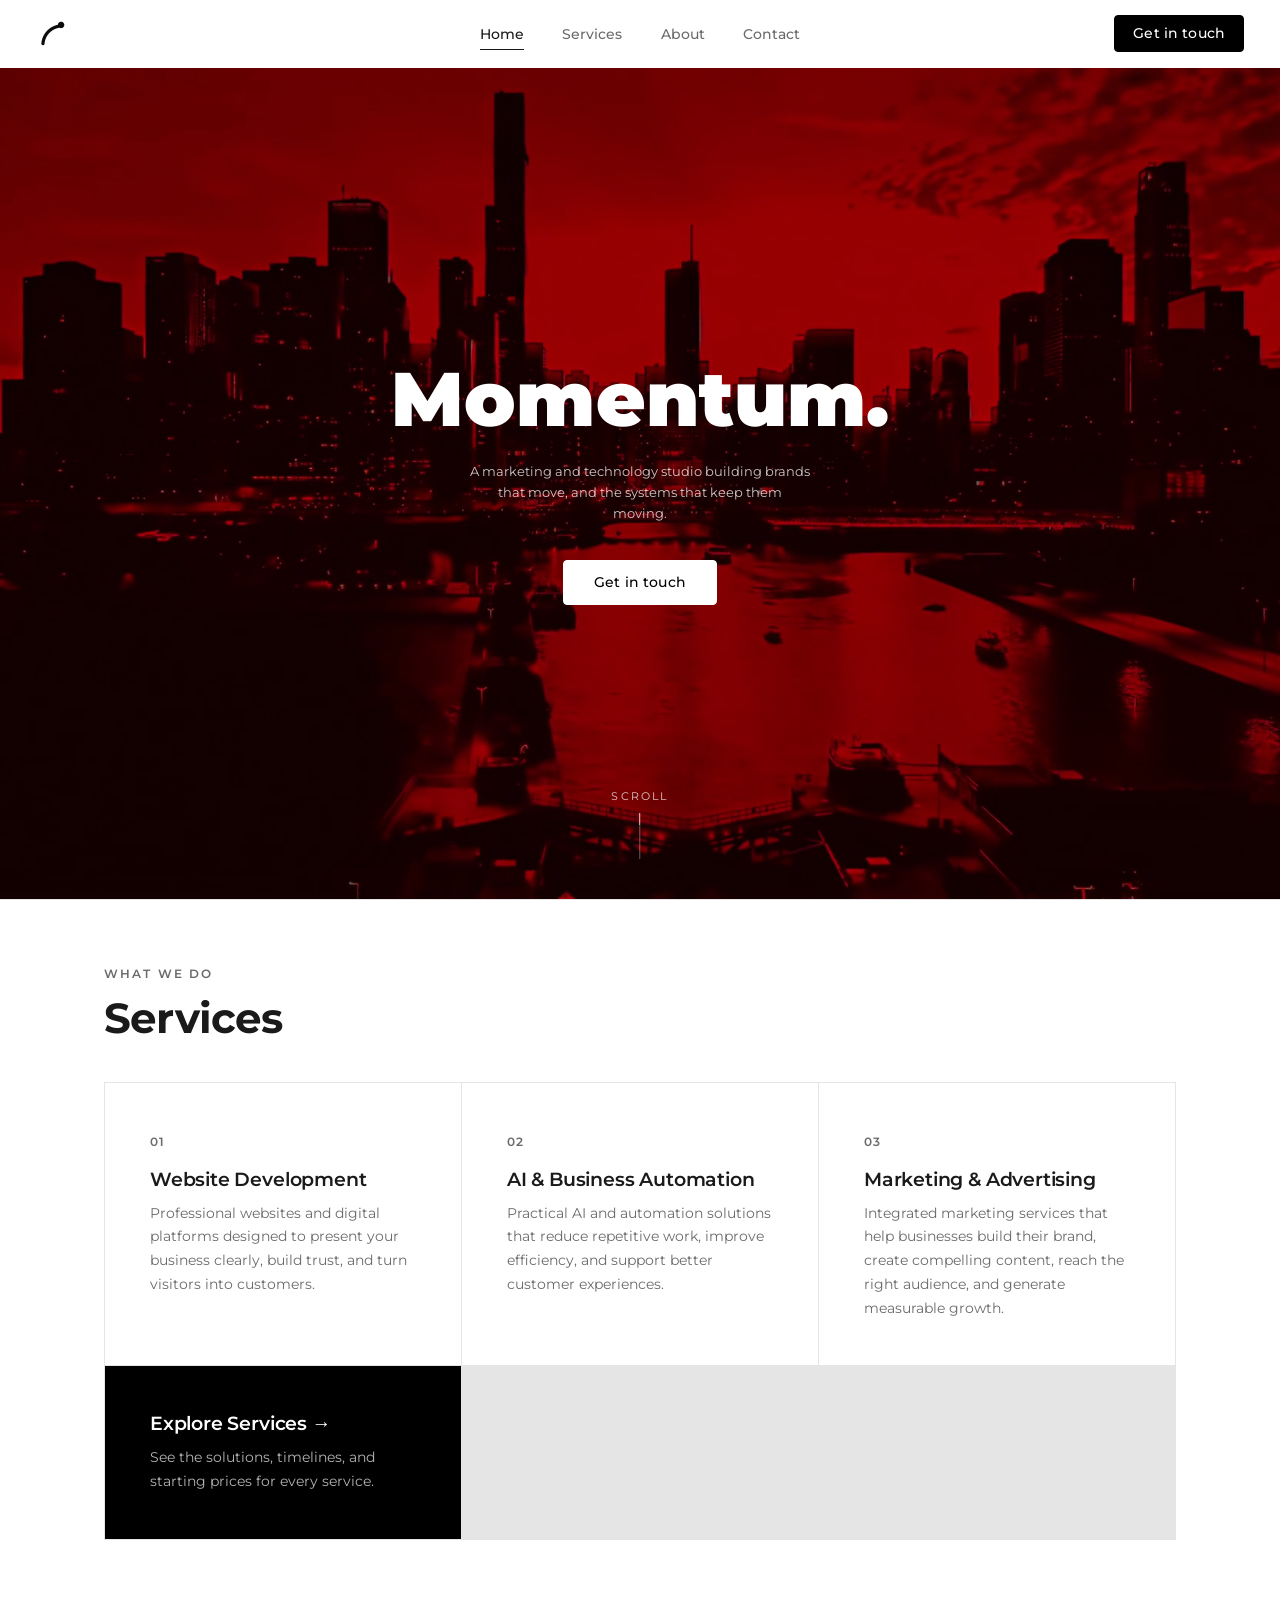
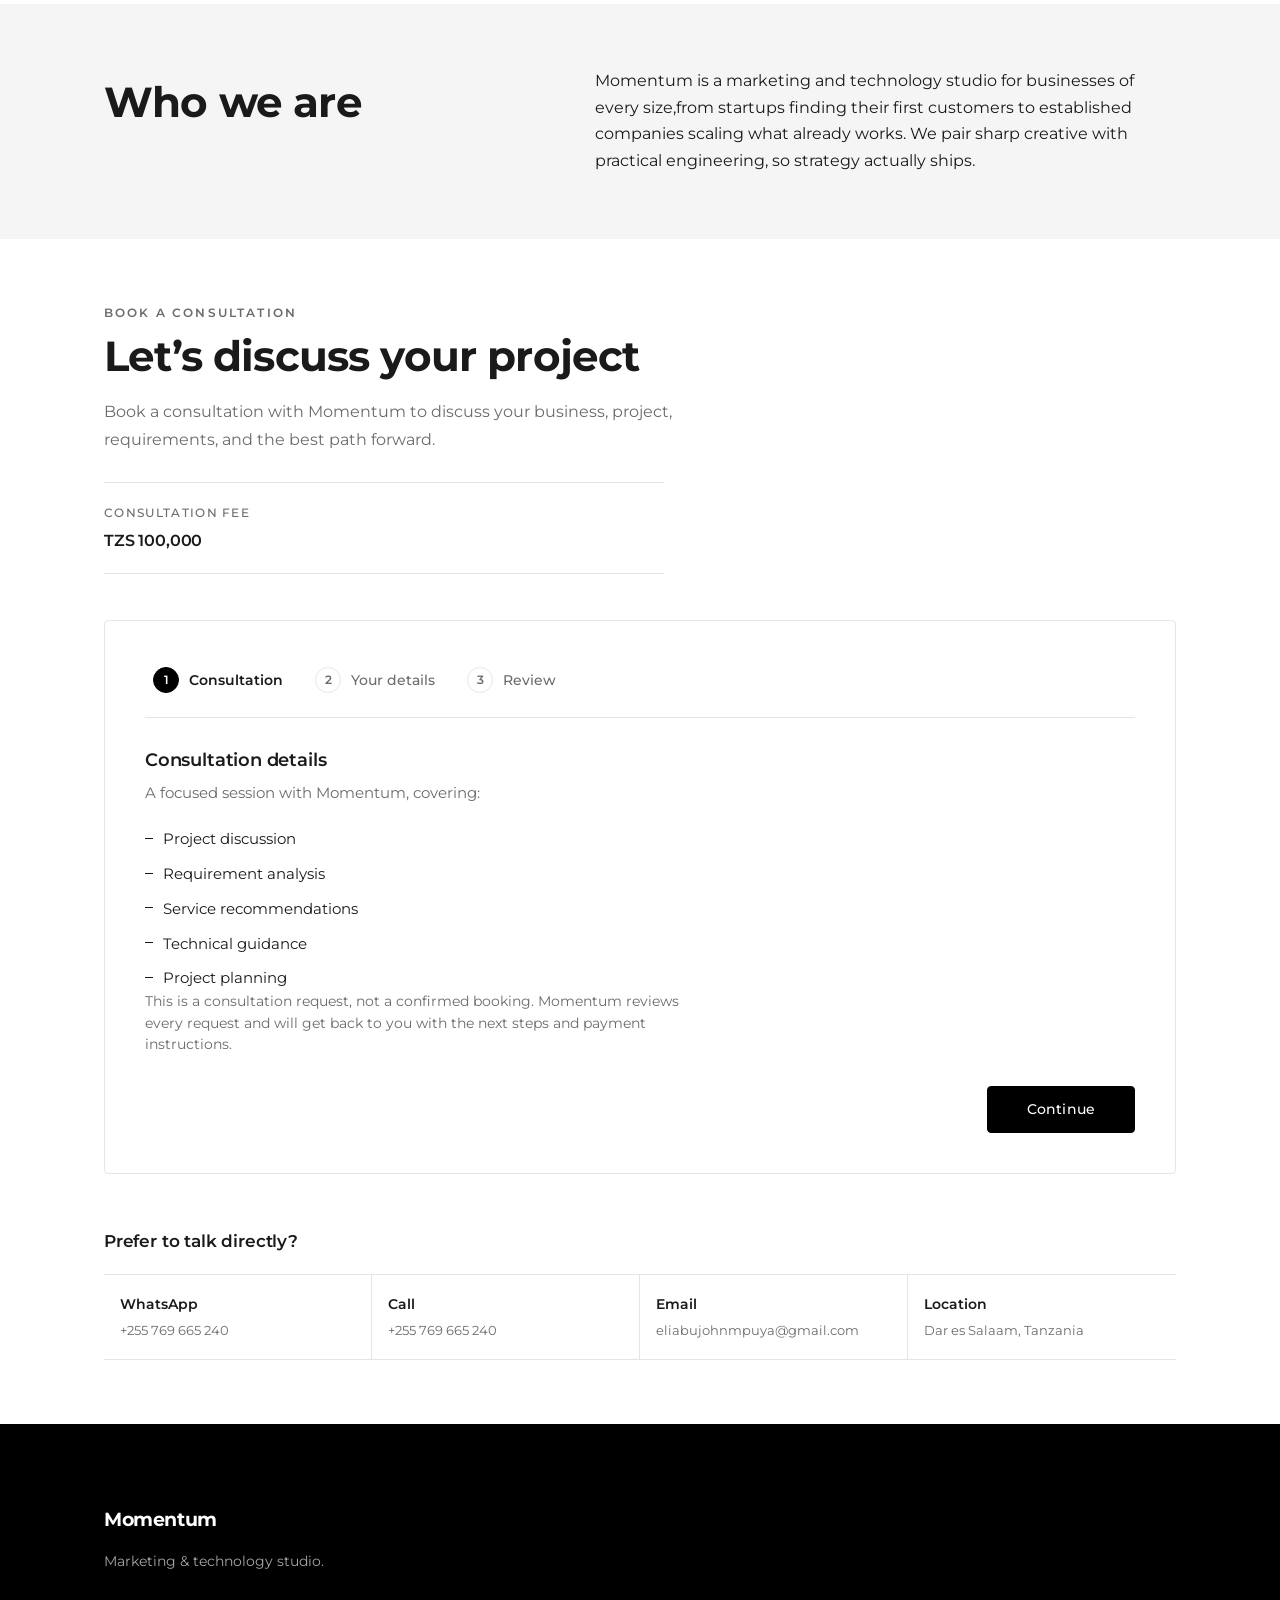
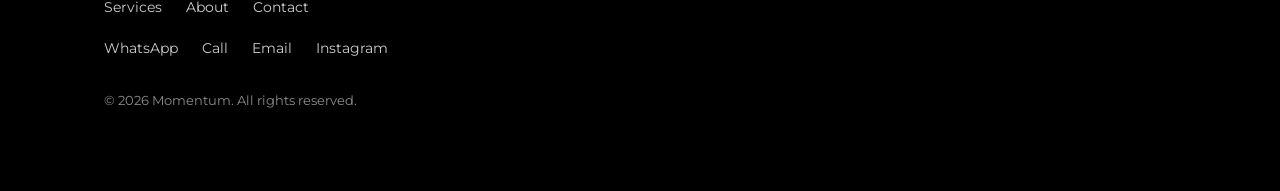
==== commit 65854a92: "Refine Momentum website UX and unify branding" ====
--- a/index.html
+++ b/index.html
@@ -9,14 +9,8 @@
     content="Momentum is a marketing and technology studio. Website development, AI and business automation, and marketing and advertising — from brand identity and content to campaigns that deliver measurable growth."
   />
 
-  <!-- Modern sans-serif font. Swap the family here + the --font-sans variable to rebrand. -->
-  <link rel="preconnect" href="https://fonts.googleapis.com" />
-  <link rel="preconnect" href="https://fonts.gstatic.com" crossorigin />
-  <link
-    href="https://fonts.googleapis.com/css2?family=Inter:wght@400;500;600;700&display=swap"
-    rel="stylesheet"
-  />
-
+  <!-- Montserrat (the official typeface) is self-hosted in css/styles.css
+       via @font-face — no external font CDN. -->
   <link rel="stylesheet" href="css/styles.css" />
   <script src="js/navigation.js" defer></script>
 </head>
@@ -35,10 +29,10 @@
         loop
         playsinline
         preload="metadata"
-        poster="photos/new-video-poster.jpg"
+        poster="photos/hero-video-poster.jpg"
         aria-hidden="true"
       >
-        <source src="videos/new-video.mp4" type="video/mp4" />
+        <source src="videos/hero-video.mp4" type="video/mp4" />
       </video>
       <div class="hero-overlay" aria-hidden="true"></div>
 
--- a/css/styles.css
+++ b/css/styles.css
@@ -4,6 +4,49 @@
    :root variables below. Change them here to rebrand the
    whole site — nothing downstream hardcodes a colour.
    ========================================================= */
+
+/* Self-hosted Montserrat — the official Momentum typeface, used sitewide.
+   Self-hosting (rather than a Google Fonts <link>) guarantees the exact
+   same weights render on every device — desktop and mobile alike — with
+   no CDN dependency and no layout shift. One @font-face per weight in the
+   type scale: 400 body, 500 nav/buttons, 600 section titles, 700 primary
+   headings, 900 hero wordmark. font-display: swap keeps text visible
+   while each file loads. */
+@font-face {
+  font-family: "Montserrat";
+  font-style: normal;
+  font-weight: 400;
+  font-display: swap;
+  src: url("../assets/fonts/montserrat-400-latin.woff2") format("woff2");
+}
+@font-face {
+  font-family: "Montserrat";
+  font-style: normal;
+  font-weight: 500;
+  font-display: swap;
+  src: url("../assets/fonts/montserrat-500-latin.woff2") format("woff2");
+}
+@font-face {
+  font-family: "Montserrat";
+  font-style: normal;
+  font-weight: 600;
+  font-display: swap;
+  src: url("../assets/fonts/montserrat-600-latin.woff2") format("woff2");
+}
+@font-face {
+  font-family: "Montserrat";
+  font-style: normal;
+  font-weight: 700;
+  font-display: swap;
+  src: url("../assets/fonts/montserrat-700-latin.woff2") format("woff2");
+}
+@font-face {
+  font-family: "Montserrat";
+  font-style: normal;
+  font-weight: 900;
+  font-display: swap;
+  src: url("../assets/fonts/montserrat-900-latin.woff2") format("woff2");
+}
 
 :root {
   /* --- Colour palette (strict black & white) --- */
@@ -18,8 +61,12 @@
   --color-muted: #6b6b6b;     /* secondary text           */
 
   /* --- Typography --- */
-  --font-sans: "Inter", -apple-system, BlinkMacSystemFont, "Segoe UI",
-    Roboto, Helvetica, Arial, sans-serif;
+  /* Montserrat is the official Momentum typeface, self-hosted for every
+     weight (see @font-face above). The generic sans-serif keyword is the
+     only fallback, so text stays consistent if a font file ever fails. */
+  --font-sans: "Montserrat", sans-serif;
+  /* Hero wordmark — self-hosted Montserrat Black (900). */
+  --font-hero: var(--font-sans);
   --type-label: 0.75rem;
   --type-small: 0.85rem;
   --type-body: 0.95rem;
@@ -105,7 +152,7 @@
 
 .section-title {
   font-size: var(--type-section-title);
-  font-weight: 600;
+  font-weight: 700;                    /* primary headings — Montserrat Bold */
   letter-spacing: -0.02em;
   line-height: 1.1;
 }
@@ -228,7 +275,7 @@
 .nav-links a {
   position: relative;
   font-size: 0.875rem;
-  font-weight: 400;
+  font-weight: 500;                    /* navigation — Montserrat Medium */
   color: var(--color-muted);
   transition: color var(--transition);
 }
@@ -436,21 +483,23 @@
 
 .hero-wordmark {
   max-width: 100%;
-  font-family: "Arial Black", Arial, Helvetica, sans-serif;
+  font-family: var(--font-hero);     /* self-hosted Montserrat Black (900) */
   font-size: var(--type-hero);
-  font-weight: normal;
-  letter-spacing: -0.02em;
+  font-weight: 900;
+  letter-spacing: normal;            /* clean, premium — no extra tracking */
   line-height: 0.98;
   white-space: nowrap;
   color: #ffffff;                    /* against the dark video overlay */
+  -webkit-font-smoothing: antialiased;
+  text-rendering: optimizeLegibility;
 }
 
 .hero-tagline {
   width: 88%;
   max-width: 340px;
-  font-family: Arial, Helvetica, sans-serif;
+  font-family: var(--font-sans);      /* Montserrat, inherited sitewide */
   font-size: clamp(0.72rem, calc(0.7rem + 0.18vw), 0.82rem);
-  font-weight: normal;
+  font-weight: 400;
   line-height: 1.6;
   text-align: center;
   color: rgba(255, 255, 255, 0.78);  /* against the dark video overlay */
@@ -857,7 +906,7 @@
 
 .package-name {
   font-size: clamp(1.4rem, calc(1.28rem + 0.55vw), 1.7rem);
-  font-weight: 700;
+  font-weight: 600;                    /* package/section title — Montserrat SemiBold */
   letter-spacing: -0.025em;
   line-height: 1.2;
 }
